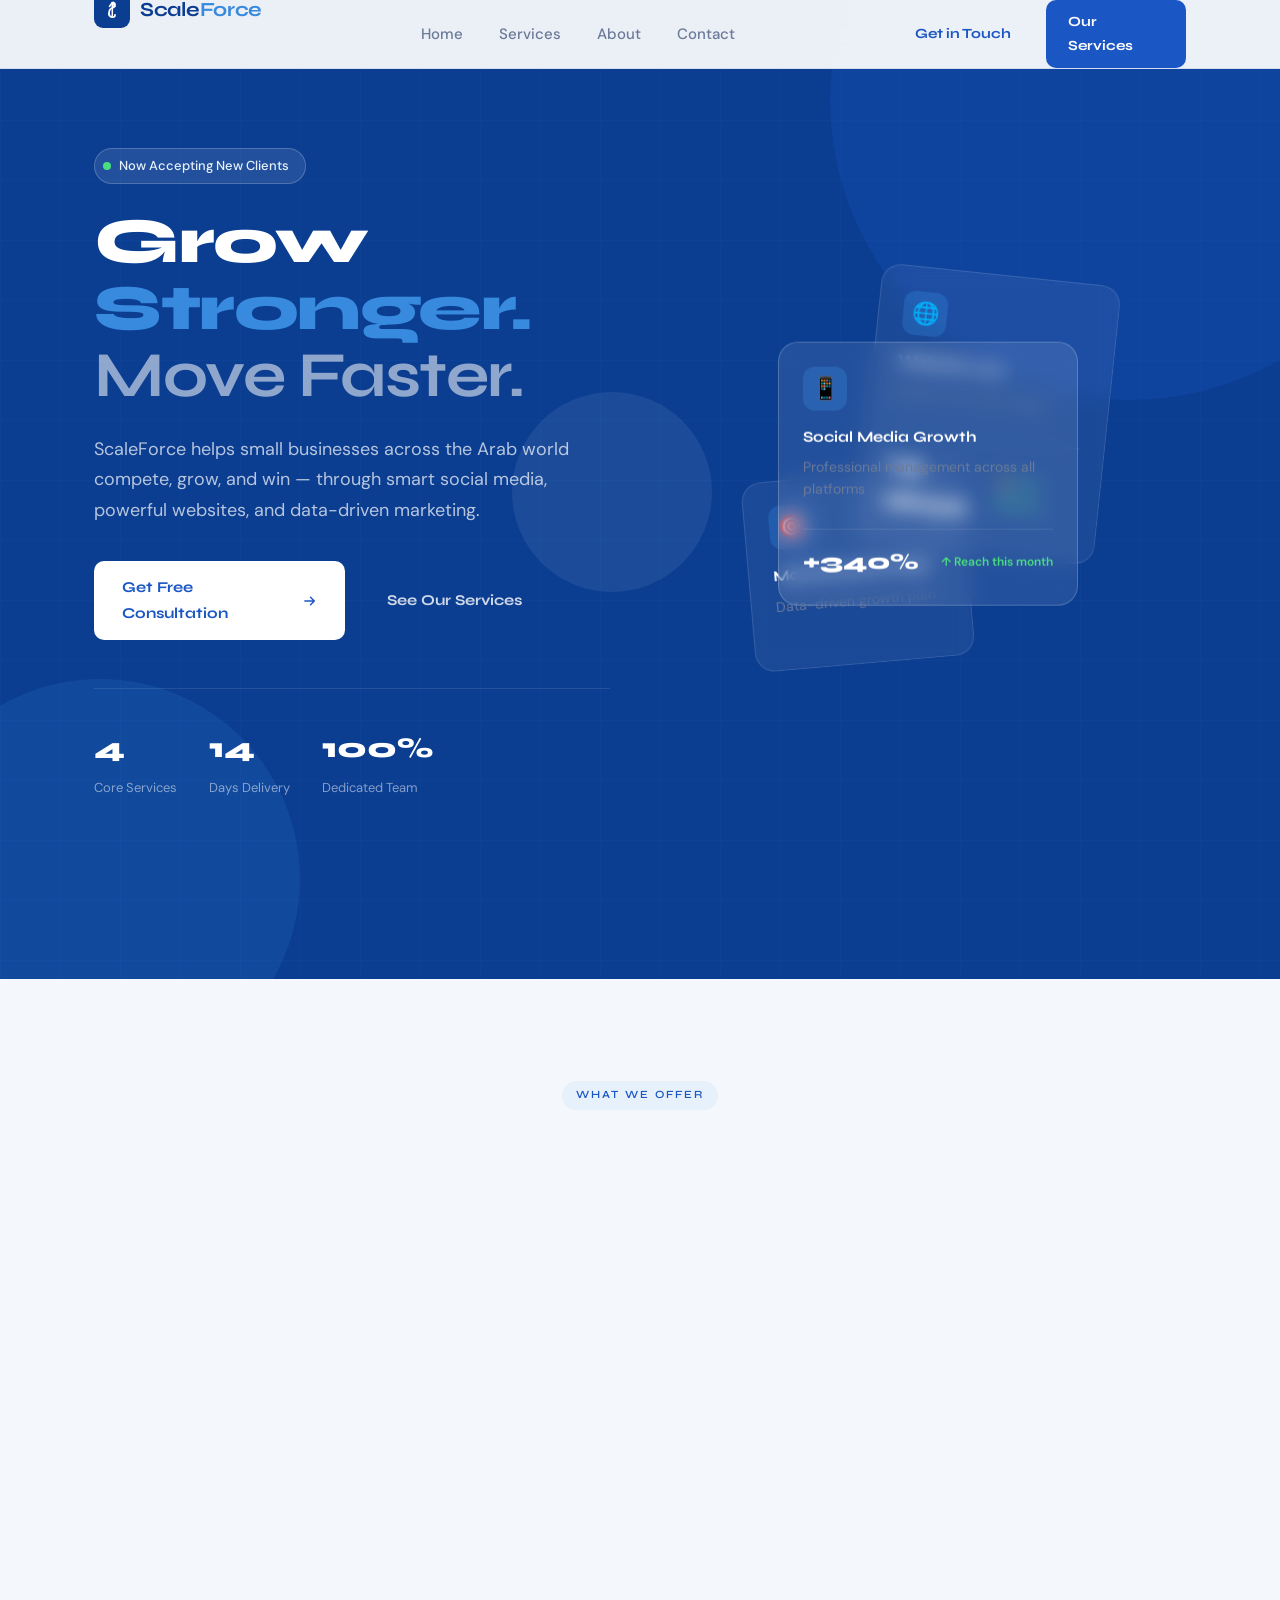
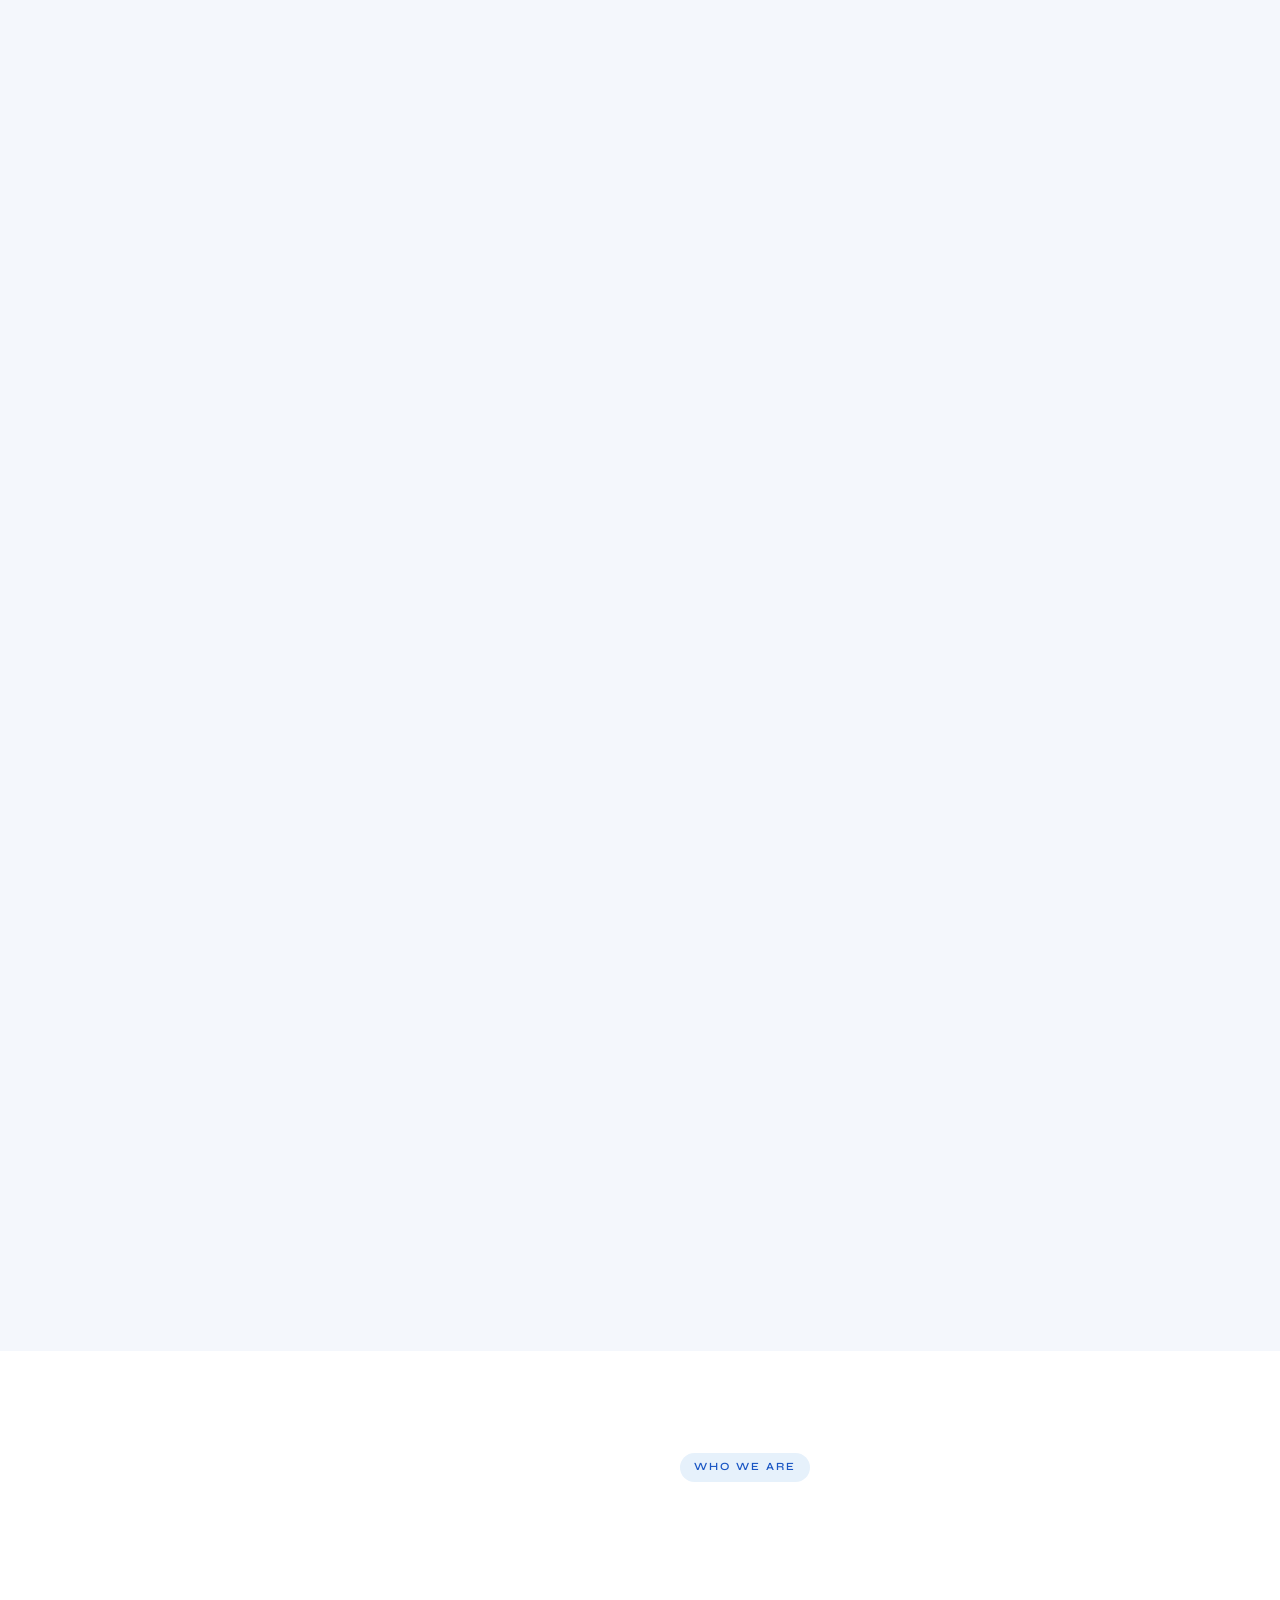
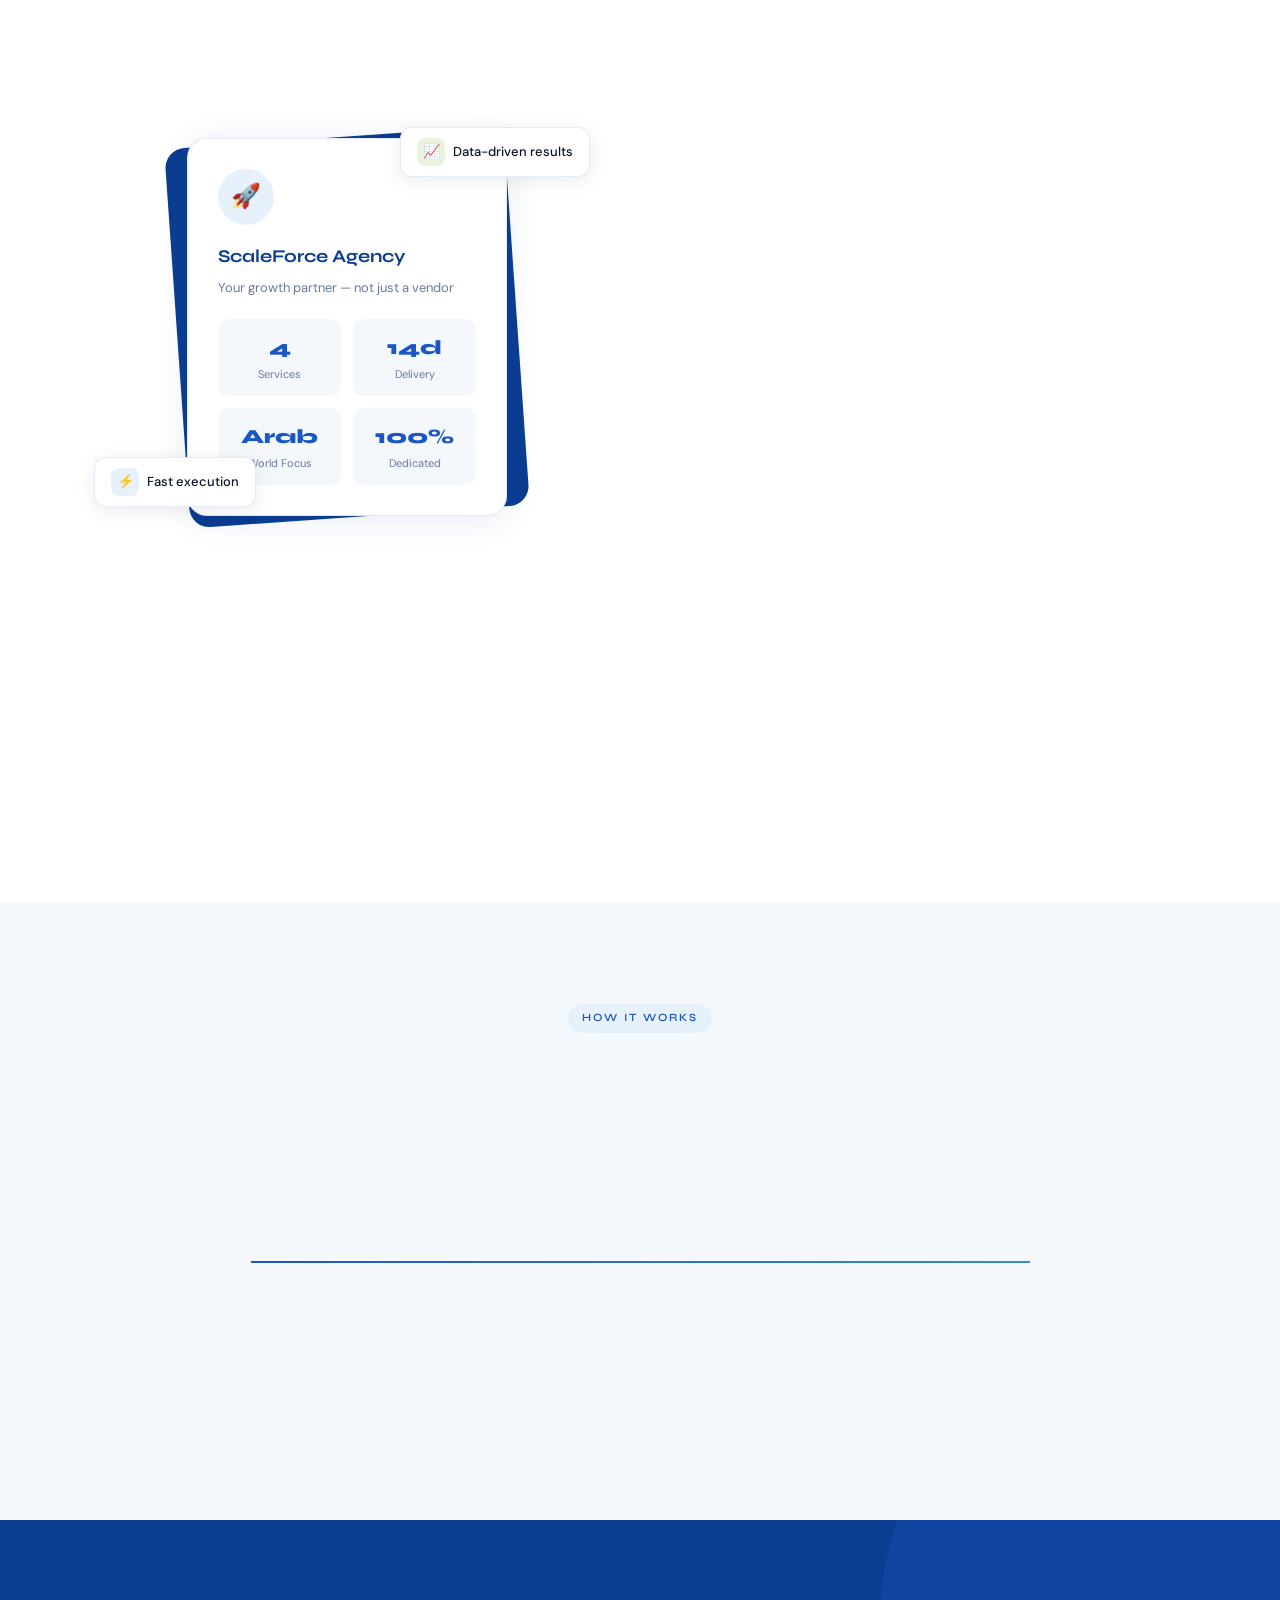
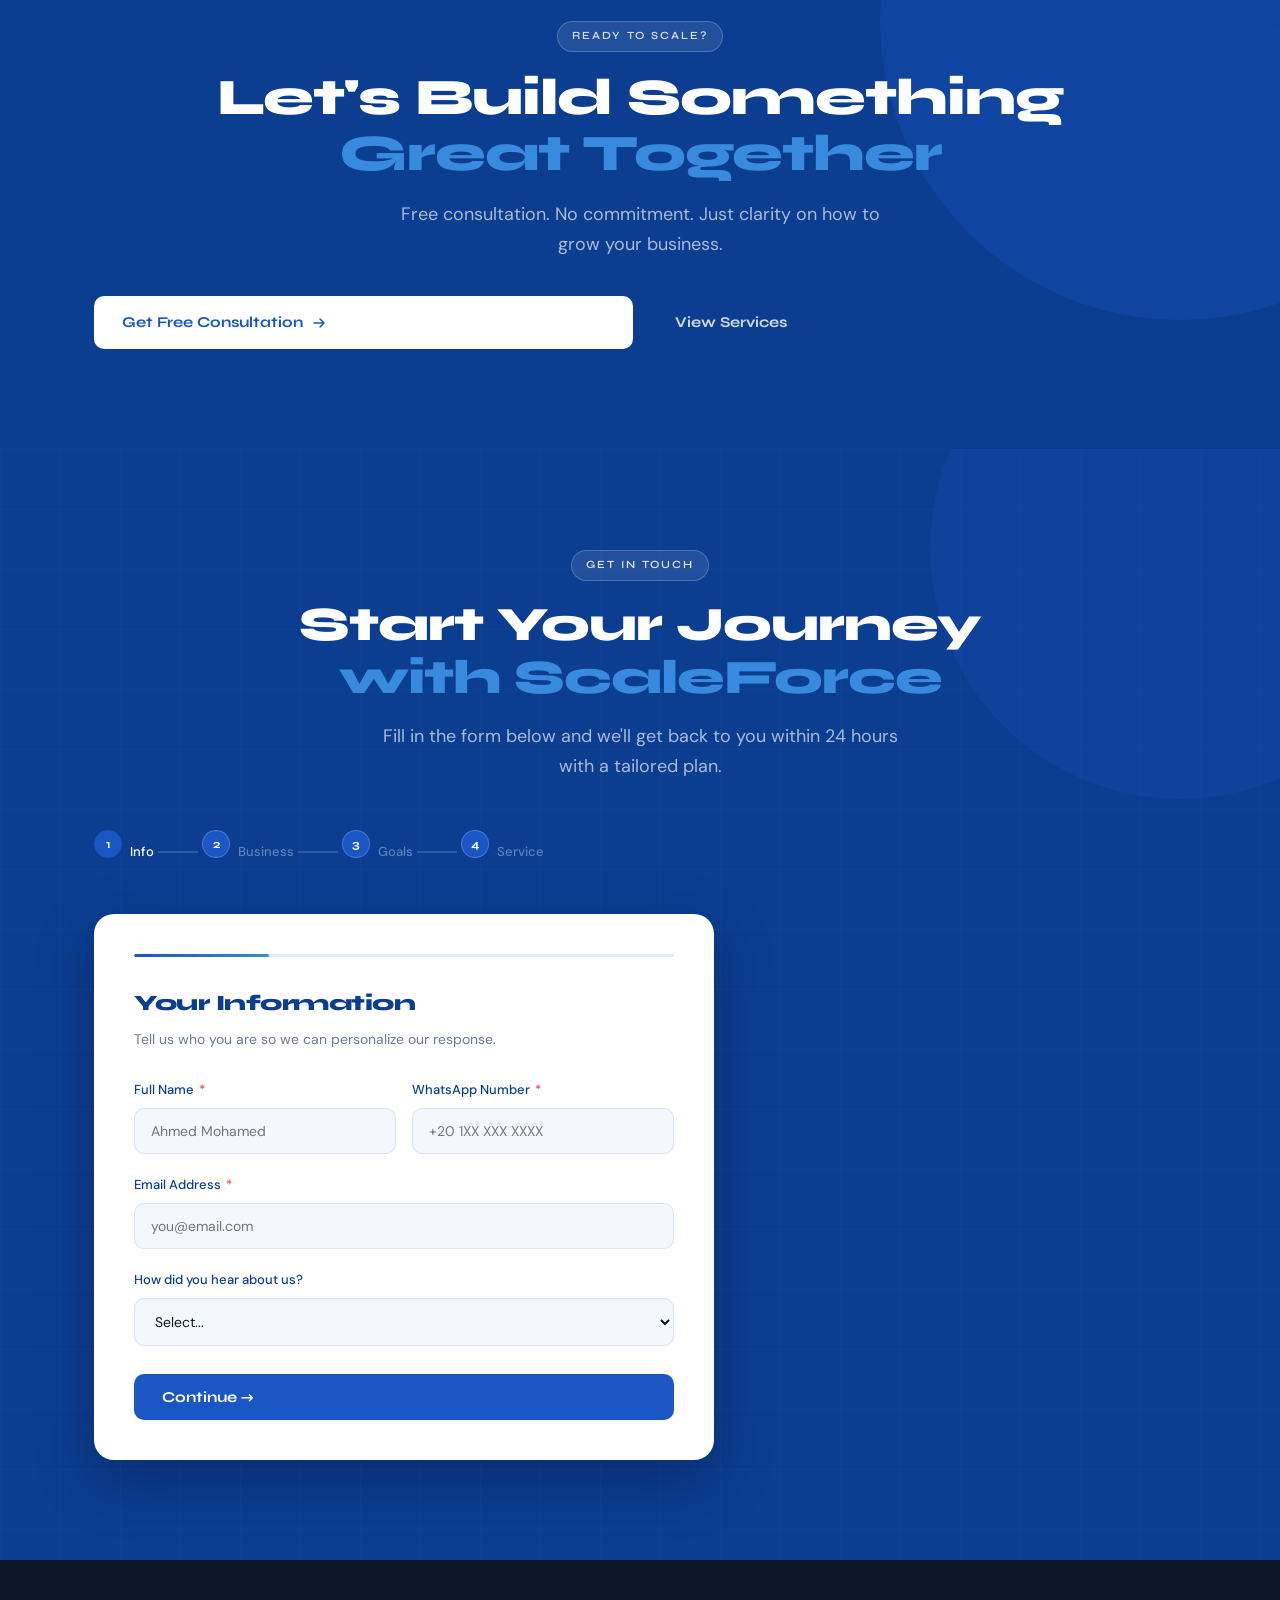
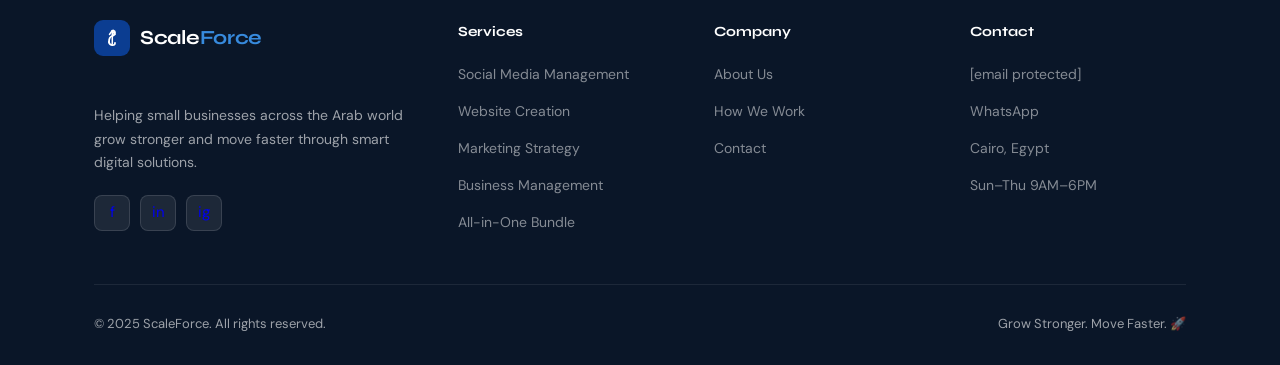
==== index.html @ f380a825 "Update index.html" ====
<!DOCTYPE html>
<html lang="en">
<head>
<meta charset="UTF-8">
<meta name="viewport" content="width=device-width, initial-scale=1.0">
<title>ScaleForce — Grow Stronger. Move Faster.</title>
<meta name="description" content="ScaleForce helps small businesses grow through social media management, website creation, marketing strategy, and business consulting.">
<link rel="preconnect" href="https://fonts.googleapis.com">
<link rel="preconnect" href="https://fonts.gstatic.com" crossorigin>
<link href="https://fonts.googleapis.com/css2?family=Syne:wght@400;600;700;800&family=DM+Sans:ital,opsz,wght@0,9..40,300;0,9..40,400;0,9..40,500;1,9..40,300&display=swap" rel="stylesheet">
<style>
/* ── Reset & Variables ─────────────────────── */
*, *::before, *::after { box-sizing: border-box; margin: 0; padding: 0; }

:root {
  --navy:   #0B3D91;
  --blue:   #1A56C4;
  --mid:    #378ADD;
  --light:  #E6F1FB;
  --white:  #FFFFFF;
  --off:    #F4F7FC;
  --dark:   #0A1628;
  --gray:   #6B7A99;
  --border: rgba(26,86,196,0.12);
  --shadow: 0 4px 32px rgba(11,61,145,0.10);
  --r:      14px;
  --font-head: 'Syne', sans-serif;
  --font-body: 'DM Sans', sans-serif;
}

html { scroll-behavior: smooth; }

body {
  font-family: var(--font-body);
  color: var(--dark);
  background: var(--white);
  overflow-x: hidden;
  line-height: 1.7;
}

/* ── Scrollbar ──────────────────────────────── */
::-webkit-scrollbar { width: 6px; }
::-webkit-scrollbar-track { background: var(--off); }
::-webkit-scrollbar-thumb { background: var(--mid); border-radius: 3px; }

/* ── Utility ────────────────────────────────── */
.container { max-width: 1140px; margin: 0 auto; padding: 0 24px; }
.tag {
  display: inline-block;
  font-family: var(--font-head);
  font-size: 11px;
  font-weight: 600;
  letter-spacing: 2px;
  text-transform: uppercase;
  color: var(--blue);
  background: var(--light);
  padding: 5px 14px;
  border-radius: 30px;
  margin-bottom: 18px;
}
.btn {
  display: inline-flex;
  align-items: center;
  gap: 8px;
  font-family: var(--font-head);
  font-weight: 600;
  font-size: 15px;
  padding: 14px 28px;
  border-radius: 50px;
  cursor: pointer;
  transition: all 0.25s ease;
  border: none;
  text-decoration: none;
}
.btn-primary {
  background: var(--blue);
  color: var(--white);
}
.btn-primary:hover {
  background: var(--navy);
  transform: translateY(-2px);
  box-shadow: 0 8px 24px rgba(26,86,196,0.3);
}
.btn-outline {
  background: transparent;
  color: var(--blue);
  border: 1.5px solid var(--blue);
}
.btn-outline:hover {
  background: var(--light);
  transform: translateY(-2px);
}
.btn-white {
  background: var(--white);
  color: var(--blue);
}
.btn-white:hover {
  background: var(--light);
  transform: translateY(-2px);
}

/* ── Nav ────────────────────────────────────── */
nav {
  position: fixed;
  top: 0; left: 0; right: 0;
  z-index: 100;
  background: rgba(255,255,255,0.92);
  backdrop-filter: blur(16px);
  border-bottom: 1px solid var(--border);
  transition: all 0.3s ease;
}
.nav-inner {
  display: flex;
  align-items: center;
  justify-content: space-between;
  height: 68px;
}
.logo {
  display: flex;
  align-items: center;
  gap: 10px;
  text-decoration: none;
}
.logo-symbol {
  width: 36px;
  height: 36px;
  background: var(--navy);
  border-radius: 9px;
  display: flex;
  align-items: center;
  justify-content: center;
  flex-shrink: 0;
}
.logo-symbol svg {
  width: 20px;
  height: 20px;
}
.logo-text {
  font-family: var(--font-head);
  font-weight: 700;
  font-size: 20px;
  color: var(--navy);
  letter-spacing: -0.3px;
}
.logo-text span { color: var(--mid); }
.nav-links {
  display: flex;
  align-items: center;
  gap: 36px;
  list-style: none;
}
.nav-links a {
  font-family: var(--font-body);
  font-size: 15px;
  font-weight: 500;
  color: var(--gray);
  text-decoration: none;
  transition: color 0.2s;
}
.nav-links a:hover { color: var(--blue); }
.nav-cta { display: flex; align-items: center; gap: 12px; }
.hamburger {
  display: none;
  flex-direction: column;
  gap: 5px;
  cursor: pointer;
  padding: 4px;
}
.hamburger span {
  display: block;
  width: 24px;
  height: 2px;
  background: var(--navy);
  border-radius: 2px;
  transition: all 0.3s;
}
.mobile-menu {
  display: none;
  flex-direction: column;
  gap: 0;
  border-top: 1px solid var(--border);
  padding: 12px 0 20px;
}
.mobile-menu a {
  padding: 12px 24px;
  font-size: 15px;
  font-weight: 500;
  color: var(--dark);
  text-decoration: none;
}
.mobile-menu a:hover { color: var(--blue); background: var(--off); }
.mobile-menu .btn { margin: 8px 24px 0; }

/* ── Hero ───────────────────────────────────── */
#home {
  min-height: 100vh;
  display: flex;
  align-items: center;
  padding-top: 68px;
  background: var(--navy);
  position: relative;
  overflow: hidden;
}
.hero-bg {
  position: absolute;
  inset: 0;
  overflow: hidden;
  pointer-events: none;
}
.hero-bg .circle {
  position: absolute;
  border-radius: 50%;
}
.hero-bg .c1 {
  width: 600px; height: 600px;
  background: rgba(26,86,196,0.25);
  top: -200px; right: -150px;
  animation: float1 8s ease-in-out infinite;
}
.hero-bg .c2 {
  width: 400px; height: 400px;
  background: rgba(55,138,221,0.15);
  bottom: -100px; left: -100px;
  animation: float2 10s ease-in-out infinite;
}
.hero-bg .c3 {
  width: 200px; height: 200px;
  background: rgba(230,241,251,0.08);
  top: 40%; left: 40%;
  animation: float1 6s ease-in-out infinite reverse;
}
.hero-grid {
  position: absolute;
  inset: 0;
  background-image:
    linear-gradient(rgba(55,138,221,0.06) 1px, transparent 1px),
    linear-gradient(90deg, rgba(55,138,221,0.06) 1px, transparent 1px);
  background-size: 60px 60px;
}
@keyframes float1 {
  0%, 100% { transform: translateY(0) scale(1); }
  50% { transform: translateY(-30px) scale(1.05); }
}
@keyframes float2 {
  0%, 100% { transform: translateY(0) scale(1); }
  50% { transform: translateY(20px) scale(0.96); }
}
.hero-inner {
  display: grid;
  grid-template-columns: 1fr 1fr;
  gap: 60px;
  align-items: center;
  padding: 80px 0;
  position: relative;
  z-index: 2;
}
.hero-tag {
  display: inline-flex;
  align-items: center;
  gap: 8px;
  background: rgba(255,255,255,0.1);
  border: 1px solid rgba(255,255,255,0.2);
  color: var(--light);
  font-size: 13px;
  font-weight: 500;
  padding: 6px 16px 6px 8px;
  border-radius: 30px;
  margin-bottom: 24px;
}
.hero-tag-dot {
  width: 8px; height: 8px;
  background: #4ADE80;
  border-radius: 50%;
  animation: pulse 2s ease-in-out infinite;
}
@keyframes pulse {
  0%, 100% { opacity: 1; transform: scale(1); }
  50% { opacity: 0.6; transform: scale(0.8); }
}
.hero-title {
  font-family: var(--font-head);
  font-size: clamp(42px, 5vw, 64px);
  font-weight: 800;
  line-height: 1.05;
  color: var(--white);
  letter-spacing: -1.5px;
  margin-bottom: 24px;
}
.hero-title .accent { color: var(--mid); }
.hero-title .line2 {
  display: block;
  color: rgba(255,255,255,0.55);
  font-weight: 700;
}
.hero-desc {
  font-size: 18px;
  color: rgba(255,255,255,0.7);
  line-height: 1.7;
  margin-bottom: 36px;
  max-width: 480px;
}
.hero-btns {
  display: flex;
  align-items: center;
  gap: 14px;
  flex-wrap: wrap;
}
.hero-stats {
  display: flex;
  gap: 32px;
  margin-top: 48px;
  padding-top: 36px;
  border-top: 1px solid rgba(255,255,255,0.1);
}
.stat-item { display: flex; flex-direction: column; gap: 4px; }
.stat-num {
  font-family: var(--font-head);
  font-size: 28px;
  font-weight: 800;
  color: var(--white);
}
.stat-label {
  font-size: 13px;
  color: rgba(255,255,255,0.5);
}
.hero-visual {
  display: flex;
  justify-content: center;
  align-items: center;
}
.hero-card-stack { position: relative; width: 360px; height: 440px; }
.hero-card {
  position: absolute;
  background: rgba(255,255,255,0.06);
  border: 1px solid rgba(255,255,255,0.12);
  border-radius: 20px;
  padding: 24px;
  backdrop-filter: blur(10px);
}
.hero-card.main {
  width: 300px;
  top: 50%; left: 50%;
  transform: translate(-50%, -50%);
  background: rgba(255,255,255,0.1);
  border-color: rgba(255,255,255,0.2);
  z-index: 3;
  animation: cardFloat 4s ease-in-out infinite;
}
.hero-card.c2 {
  width: 240px;
  top: 20px; right: 0;
  transform: rotate(6deg);
  z-index: 2;
  animation: cardFloat2 5s ease-in-out infinite;
}
.hero-card.c3 {
  width: 220px;
  bottom: 30px; left: 0;
  transform: rotate(-5deg);
  z-index: 1;
  animation: cardFloat 6s ease-in-out infinite reverse;
}
@keyframes cardFloat {
  0%, 100% { transform: translate(-50%, -50%) translateY(0); }
  50% { transform: translate(-50%, -50%) translateY(-12px); }
}
@keyframes cardFloat2 {
  0%, 100% { transform: rotate(6deg) translateY(0); }
  50% { transform: rotate(6deg) translateY(-8px); }
}
.card-icon {
  width: 44px; height: 44px;
  background: rgba(55,138,221,0.3);
  border-radius: 12px;
  display: flex;
  align-items: center;
  justify-content: center;
  margin-bottom: 14px;
  font-size: 22px;
}
.card-title-text {
  font-family: var(--font-head);
  font-size: 15px;
  font-weight: 700;
  color: var(--white);
  margin-bottom: 6px;
}
.card-sub {
  font-size: 12px;
  color: rgba(255,255,255,0.55);
  line-height: 1.5;
}
.card-metric {
  margin-top: 14px;
  padding-top: 14px;
  border-top: 1px solid rgba(255,255,255,0.1);
  display: flex;
  align-items: center;
  justify-content: space-between;
}
.metric-val {
  font-family: var(--font-head);
  font-size: 22px;
  font-weight: 800;
  color: var(--white);
}
.metric-up {
  font-size: 12px;
  color: #4ADE80;
  font-weight: 600;
}

/* ── Section Base ───────────────────────────── */
section { padding: 100px 0; }
.section-header {
  text-align: center;
  margin-bottom: 64px;
}
.section-title {
  font-family: var(--font-head);
  font-size: clamp(32px, 4vw, 48px);
  font-weight: 800;
  letter-spacing: -1px;
  line-height: 1.1;
  color: var(--navy);
  margin-bottom: 16px;
}
.section-desc {
  font-size: 18px;
  color: var(--gray);
  max-width: 540px;
  margin: 0 auto;
  line-height: 1.7;
}

/* ── Services ───────────────────────────────── */
#services { background: var(--off); }
.services-grid {
  display: grid;
  grid-template-columns: repeat(2, 1fr);
  gap: 24px;
}
.service-card {
  background: var(--white);
  border: 1px solid var(--border);
  border-radius: var(--r);
  padding: 36px;
  transition: all 0.3s ease;
  position: relative;
  overflow: hidden;
}
.service-card::before {
  content: '';
  position: absolute;
  top: 0; left: 0; right: 0;
  height: 3px;
  background: linear-gradient(90deg, var(--blue), var(--mid));
  transform: scaleX(0);
  transform-origin: left;
  transition: transform 0.3s ease;
}
.service-card:hover {
  transform: translateY(-6px);
  box-shadow: var(--shadow);
  border-color: rgba(26,86,196,0.2);
}
.service-card:hover::before { transform: scaleX(1); }
.service-icon {
  width: 56px; height: 56px;
  background: var(--light);
  border-radius: 14px;
  display: flex;
  align-items: center;
  justify-content: center;
  font-size: 26px;
  margin-bottom: 20px;
}
.service-name {
  font-family: var(--font-head);
  font-size: 22px;
  font-weight: 700;
  color: var(--navy);
  margin-bottom: 12px;
}
.service-desc {
  font-size: 15px;
  color: var(--gray);
  line-height: 1.7;
  margin-bottom: 20px;
}
.service-features {
  list-style: none;
  display: flex;
  flex-direction: column;
  gap: 8px;
  margin-bottom: 28px;
}
.service-features li {
  display: flex;
  align-items: center;
  gap: 10px;
  font-size: 14px;
  color: var(--dark);
}
.service-features li::before {
  content: '';
  width: 18px; height: 18px;
  background: var(--light);
  border-radius: 50%;
  display: flex;
  align-items: center;
  justify-content: center;
  flex-shrink: 0;
  background-image: url("data:image/svg+xml,%3Csvg xmlns='http://www.w3.org/2000/svg' width='10' height='10' viewBox='0 0 10 10'%3E%3Cpath d='M2 5l2.5 2.5L8 3' stroke='%231A56C4' stroke-width='1.5' fill='none' stroke-linecap='round' stroke-linejoin='round'/%3E%3C/svg%3E");
  background-repeat: no-repeat;
  background-position: center;
}
.service-price {
  font-family: var(--font-head);
  font-size: 24px;
  font-weight: 800;
  color: var(--blue);
}
.service-price span {
  font-size: 16px;
  font-weight: 400;
  color: var(--gray);
}
.service-price { font-size: 18px; }
.bundle-card {
  grid-column: 1 / -1;
  background: var(--navy);
  color: var(--white);
  display: grid;
  grid-template-columns: 1fr auto;
  gap: 40px;
  align-items: center;
}
.bundle-card::before {
  background: linear-gradient(90deg, var(--mid), var(--light));
}
.bundle-card .service-name { color: var(--white); }
.bundle-card .service-desc { color: rgba(255,255,255,0.65); }
.bundle-card .service-features li { color: rgba(255,255,255,0.85); }
.bundle-card .service-features li::before {
  background-color: rgba(55,138,221,0.3);
  background-image: url("data:image/svg+xml,%3Csvg xmlns='http://www.w3.org/2000/svg' width='10' height='10' viewBox='0 0 10 10'%3E%3Cpath d='M2 5l2.5 2.5L8 3' stroke='%23FFFFFF' stroke-width='1.5' fill='none' stroke-linecap='round' stroke-linejoin='round'/%3E%3C/svg%3E");
}
.bundle-pricing { text-align: center; }

.bundle-save {
  display: inline-block;
  background: #4ADE80;
  color: #14532D;
  font-size: 13px;
  font-weight: 700;
  padding: 4px 12px;
  border-radius: 20px;
}

/* ── Why Us ─────────────────────────────────── */
#about { background: var(--white); }
.about-grid {
  display: grid;
  grid-template-columns: 1fr 1fr;
  gap: 80px;
  align-items: center;
}
.about-visual {
  position: relative;
  height: 480px;
}
.about-bg-card {
  position: absolute;
  background: var(--navy);
  border-radius: 20px;
  width: 340px;
  height: 380px;
  top: 50%;
  left: 50%;
  transform: translate(-50%, -50%) rotate(-4deg);
}
.about-main-card {
  position: absolute;
  background: var(--white);
  border: 1px solid var(--border);
  border-radius: 20px;
  padding: 30px;
  width: 320px;
  top: 50%;
  left: 50%;
  transform: translate(-50%, -50%);
  box-shadow: var(--shadow);
  z-index: 2;
}
.about-avatar {
  width: 56px; height: 56px;
  background: var(--light);
  border-radius: 50%;
  display: flex;
  align-items: center;
  justify-content: center;
  font-size: 24px;
  margin-bottom: 16px;
}
.about-card-title {
  font-family: var(--font-head);
  font-size: 18px;
  font-weight: 700;
  color: var(--navy);
  margin-bottom: 6px;
}
.about-card-sub {
  font-size: 13px;
  color: var(--gray);
  margin-bottom: 20px;
}
.about-mini-stats {
  display: grid;
  grid-template-columns: 1fr 1fr;
  gap: 12px;
}
.mini-stat {
  background: var(--off);
  border-radius: 10px;
  padding: 12px;
  text-align: center;
}
.mini-stat-val {
  font-family: var(--font-head);
  font-size: 20px;
  font-weight: 800;
  color: var(--blue);
}
.mini-stat-label {
  font-size: 11px;
  color: var(--gray);
}
.float-badge {
  position: absolute;
  background: var(--white);
  border: 1px solid var(--border);
  border-radius: 12px;
  padding: 10px 16px;
  display: flex;
  align-items: center;
  gap: 8px;
  font-size: 13px;
  font-weight: 500;
  box-shadow: 0 4px 20px rgba(0,0,0,0.08);
  z-index: 3;
}
.float-badge.b1 { top: 40px; right: 10px; animation: cardFloat2 4s ease-in-out infinite; }
.float-badge.b2 { bottom: 60px; left: 0; animation: cardFloat 5s ease-in-out infinite; }
.badge-icon {
  width: 28px; height: 28px;
  border-radius: 8px;
  display: flex;
  align-items: center;
  justify-content: center;
  font-size: 14px;
}
.about-content { max-width: 500px; }
.about-title {
  font-family: var(--font-head);
  font-size: clamp(28px, 3.5vw, 42px);
  font-weight: 800;
  letter-spacing: -0.8px;
  color: var(--navy);
  line-height: 1.1;
  margin-bottom: 20px;
}
.about-desc {
  font-size: 17px;
  color: var(--gray);
  line-height: 1.8;
  margin-bottom: 32px;
}
.values-list {
  display: flex;
  flex-direction: column;
  gap: 16px;
  margin-bottom: 36px;
}
.value-item {
  display: flex;
  align-items: flex-start;
  gap: 14px;
  padding: 16px;
  background: var(--off);
  border-radius: 12px;
  border: 1px solid var(--border);
  transition: all 0.2s;
}
.value-item:hover {
  background: var(--light);
  border-color: rgba(26,86,196,0.2);
  transform: translateX(4px);
}
.value-icon {
  width: 40px; height: 40px;
  background: var(--light);
  border-radius: 10px;
  display: flex;
  align-items: center;
  justify-content: center;
  font-size: 18px;
  flex-shrink: 0;
}
.value-text-title {
  font-family: var(--font-head);
  font-size: 15px;
  font-weight: 700;
  color: var(--navy);
  margin-bottom: 3px;
}
.value-text-desc {
  font-size: 13px;
  color: var(--gray);
  line-height: 1.5;
}

/* ── Process ────────────────────────────────── */
.process-section { background: var(--off); }
.steps-grid {
  display: grid;
  grid-template-columns: repeat(4, 1fr);
  gap: 24px;
  position: relative;
}
.steps-grid::before {
  content: '';
  position: absolute;
  top: 40px;
  left: calc(12.5% + 20px);
  right: calc(12.5% + 20px);
  height: 2px;
  background: linear-gradient(90deg, var(--blue), var(--mid));
  z-index: 0;
}
.step-card {
  background: var(--white);
  border: 1px solid var(--border);
  border-radius: var(--r);
  padding: 28px 24px;
  text-align: center;
  position: relative;
  z-index: 1;
  transition: all 0.3s;
}
.step-card:hover {
  transform: translateY(-4px);
  box-shadow: var(--shadow);
}
.step-num {
  width: 48px; height: 48px;
  background: var(--blue);
  color: var(--white);
  border-radius: 50%;
  font-family: var(--font-head);
  font-size: 18px;
  font-weight: 800;
  display: flex;
  align-items: center;
  justify-content: center;
  margin: 0 auto 16px;
  position: relative;
  z-index: 2;
  border: 3px solid var(--off);
}
.step-title {
  font-family: var(--font-head);
  font-size: 16px;
  font-weight: 700;
  color: var(--navy);
  margin-bottom: 8px;
}
.step-desc {
  font-size: 13px;
  color: var(--gray);
  line-height: 1.6;
}

/* ── CTA ────────────────────────────────────── */
.cta-section {
  background: var(--navy);
  padding: 100px 0;
  position: relative;
  overflow: hidden;
}
.cta-section::before {
  content: '';
  position: absolute;
  width: 600px; height: 600px;
  background: rgba(26,86,196,0.3);
  border-radius: 50%;
  top: -200px; right: -200px;
}
.cta-inner {
  text-align: center;
  position: relative;
  z-index: 2;
}
.cta-title {
  font-family: var(--font-head);
  font-size: clamp(32px, 4vw, 52px);
  font-weight: 800;
  color: var(--white);
  letter-spacing: -1px;
  margin-bottom: 16px;
  line-height: 1.1;
}
.cta-title .accent { color: var(--mid); }
.cta-desc {
  font-size: 18px;
  color: rgba(255,255,255,0.65);
  margin-bottom: 36px;
  max-width: 480px;
  margin-left: auto;
  margin-right: auto;
}
.cta-btns {
  display: flex;
  align-items: center;
  justify-content: center;
  gap: 14px;
  flex-wrap: wrap;
}

/* ── Contact ────────────────────────────────── */
#contact { background: var(--off); }
.contact-grid {
  display: grid;
  grid-template-columns: 1fr 1.4fr;
  gap: 60px;
  align-items: start;
}
.contact-info { padding-right: 20px; }
.contact-title {
  font-family: var(--font-head);
  font-size: 32px;
  font-weight: 800;
  color: var(--navy);
  margin-bottom: 16px;
  letter-spacing: -0.5px;
}
.contact-desc {
  font-size: 16px;
  color: var(--gray);
  line-height: 1.7;
  margin-bottom: 32px;
}
.contact-items {
  display: flex;
  flex-direction: column;
  gap: 16px;
}
.contact-item {
  display: flex;
  align-items: center;
  gap: 14px;
  padding: 14px 18px;
  background: var(--white);
  border: 1px solid var(--border);
  border-radius: 12px;
}
.contact-item-icon {
  width: 40px; height: 40px;
  background: var(--light);
  border-radius: 10px;
  display: flex;
  align-items: center;
  justify-content: center;
  font-size: 18px;
  flex-shrink: 0;
}
.contact-item-label {
  font-size: 12px;
  color: var(--gray);
  margin-bottom: 2px;
}
.contact-item-value {
  font-size: 14px;
  font-weight: 500;
  color: var(--navy);
}
.contact-form {
  background: var(--white);
  border: 1px solid var(--border);
  border-radius: var(--r);
  padding: 40px;
  box-shadow: var(--shadow);
}
.form-title {
  font-family: var(--font-head);
  font-size: 20px;
  font-weight: 700;
  color: var(--navy);
  margin-bottom: 24px;
}
.form-row {
  display: grid;
  grid-template-columns: 1fr 1fr;
  gap: 16px;
}
.form-group {
  margin-bottom: 16px;
}
.form-group label {
  display: block;
  font-size: 13px;
  font-weight: 500;
  color: var(--navy);
  margin-bottom: 6px;
}
.form-group input,
.form-group select,
.form-group textarea {
  width: 100%;
  padding: 12px 16px;
  border: 1.5px solid var(--border);
  border-radius: 10px;
  font-family: var(--font-body);
  font-size: 14px;
  color: var(--dark);
  background: var(--off);
  transition: all 0.2s;
  outline: none;
}
.form-group input:focus,
.form-group select:focus,
.form-group textarea:focus {
  border-color: var(--blue);
  background: var(--white);
  box-shadow: 0 0 0 3px rgba(26,86,196,0.1);
}
.form-group textarea {
  resize: vertical;
  min-height: 100px;
}
.form-submit {
  width: 100%;
  padding: 16px;
  background: var(--blue);
  color: var(--white);
  border: none;
  border-radius: 10px;
  font-family: var(--font-head);
  font-size: 16px;
  font-weight: 700;
  cursor: pointer;
  transition: all 0.25s;
}
.form-submit:hover {
  background: var(--navy);
  transform: translateY(-2px);
  box-shadow: 0 8px 24px rgba(26,86,196,0.3);
}

/* ── Footer ─────────────────────────────────── */
footer {
  background: var(--dark);
  color: rgba(255,255,255,0.6);
  padding: 60px 0 30px;
}
.footer-grid {
  display: grid;
  grid-template-columns: 1.5fr 1fr 1fr 1fr;
  gap: 40px;
  margin-bottom: 48px;
}
.footer-logo { margin-bottom: 16px; }
.footer-desc {
  font-size: 14px;
  line-height: 1.7;
  margin-bottom: 20px;
}
.footer-socials {
  display: flex;
  gap: 10px;
}
.social-btn {
  width: 36px; height: 36px;
  background: rgba(255,255,255,0.08);
  border: 1px solid rgba(255,255,255,0.12);
  border-radius: 8px;
  display: flex;
  align-items: center;
  justify-content: center;
  font-size: 15px;
  cursor: pointer;
  transition: all 0.2s;
  text-decoration: none;
}
.social-btn:hover {
  background: var(--blue);
  border-color: var(--blue);
}
.footer-heading {
  font-family: var(--font-head);
  font-size: 14px;
  font-weight: 700;
  color: var(--white);
  margin-bottom: 16px;
}
.footer-links {
  list-style: none;
  display: flex;
  flex-direction: column;
  gap: 10px;
}
.footer-links a {
  font-size: 14px;
  color: rgba(255,255,255,0.5);
  text-decoration: none;
  transition: color 0.2s;
}
.footer-links a:hover { color: var(--white); }
.footer-bottom {
  display: flex;
  align-items: center;
  justify-content: space-between;
  padding-top: 28px;
  border-top: 1px solid rgba(255,255,255,0.08);
  font-size: 13px;
}
.footer-bottom a {
  color: rgba(255,255,255,0.4);
  text-decoration: none;
  transition: color 0.2s;
}
.footer-bottom a:hover { color: var(--white); }

/* ── Animations ─────────────────────────────── */
.fade-up {
  opacity: 0;
  transform: translateY(30px);
  transition: all 0.6s ease;
}
.fade-up.visible {
  opacity: 1;
  transform: translateY(0);
}
.fade-up.delay-1 { transition-delay: 0.1s; }
.fade-up.delay-2 { transition-delay: 0.2s; }
.fade-up.delay-3 { transition-delay: 0.3s; }
.fade-up.delay-4 { transition-delay: 0.4s; }

/* ── Responsive ─────────────────────────────── */
@media (max-width: 1024px) {
  .hero-inner { grid-template-columns: 1fr; gap: 40px; }
  .hero-visual { display: none; }
  .services-grid { grid-template-columns: 1fr; }
  .bundle-card { grid-template-columns: 1fr; gap: 24px; }
  .about-grid { grid-template-columns: 1fr; }
  .about-visual { display: none; }
  .steps-grid { grid-template-columns: repeat(2, 1fr); }
  .steps-grid::before { display: none; }
  .footer-grid { grid-template-columns: 1fr 1fr; }
}
@media (max-width: 768px) {
  section { padding: 70px 0; }
  .nav-links, .nav-cta { display: none; }
  .hamburger { display: flex; }
  .mobile-menu.open { display: flex; }
  .hero-stats { flex-wrap: wrap; gap: 20px; }
  .contact-grid { grid-template-columns: 1fr; }
  .form-row { grid-template-columns: 1fr; }
  .footer-grid { grid-template-columns: 1fr; }
  .footer-bottom { flex-direction: column; gap: 12px; text-align: center; }
  .steps-grid { grid-template-columns: 1fr; }
}
@media (max-width: 480px) {
  .hero-title { font-size: 36px; }
  .hero-btns { flex-direction: column; align-items: flex-start; }
  .cta-btns { flex-direction: column; align-items: center; }
}

/* ── Intake Form ─────────────────────────────── */


/* Background */
.bg{position:fixed;inset:0;pointer-events:none;z-index:0}
.bg-grid{position:absolute;inset:0;background-image:linear-gradient(rgba(55,138,221,0.06) 1px,transparent 1px),linear-gradient(90deg,rgba(55,138,221,0.06) 1px,transparent 1px);background-size:60px 60px}
.bg-c1{position:absolute;width:600px;height:600px;border-radius:50%;background:rgba(26,86,196,0.2);top:-200px;right:-150px;animation:float 8s ease-in-out infinite}
.bg-c2{position:absolute;width:400px;height:400px;border-radius:50%;background:rgba(55,138,221,0.12);bottom:-100px;left:-100px;animation:float 10s ease-in-out infinite reverse}
@keyframes float{0%,100%{transform:translateY(0)}50%{transform:translateY(-30px)}}

/* Layout */
.page{position:relative;z-index:1;min-height:100vh;display:flex;flex-direction:column;align-items:center;padding:40px 20px 60px}

/* Logo */
.logo{display:flex;align-items:center;gap:10px;text-decoration:none;margin-bottom:48px}
.logo-sym{width:38px;height:38px;background:rgba(255,255,255,0.15);border:1px solid rgba(255,255,255,0.25);border-radius:10px;display:flex;align-items:center;justify-content:center}
.logo-sym svg{width:22px;height:22px}
.logo-name{font-family:var(--font-head);font-size:22px;font-weight:700;color:var(--white);letter-spacing:-0.3px}
.logo-name span{color:var(--mid)}

/* Hero text */
.hero{text-align:center;margin-bottom:48px;max-width:560px}
.hero-badge{display:inline-flex;align-items:center;gap:8px;background:rgba(255,255,255,0.08);border:1px solid rgba(255,255,255,0.15);color:rgba(255,255,255,0.8);font-size:12px;font-weight:500;padding:5px 14px 5px 8px;border-radius:30px;margin-bottom:20px}
.badge-dot{width:7px;height:7px;background:#4ADE80;border-radius:50%;animation:pulse 2s ease-in-out infinite}
@keyframes pulse{0%,100%{opacity:1;transform:scale(1)}50%{opacity:0.5;transform:scale(0.8)}}
.hero h1{font-family:var(--font-head);font-size:clamp(32px,5vw,52px);font-weight:800;color:var(--white);letter-spacing:-1.5px;line-height:1.05;margin-bottom:16px}
.hero h1 span{color:var(--mid)}
.hero p{font-size:17px;color:rgba(255,255,255,0.65);line-height:1.7}

/* Steps indicator */
.steps-bar{display:flex;align-items:center;gap:0;margin-bottom:40px}
.step-item{display:flex;align-items:center;gap:8px;font-size:13px;font-weight:500;color:rgba(255,255,255,0.35)}
.step-item.active{color:var(--white)}
.step-item.done{color:rgba(255,255,255,0.6)}
.step-num{width:28px;height:28px;border-radius:50%;border:1.5px solid rgba(255,255,255,0.2);display:flex;align-items:center;justify-content:center;font-size:12px;font-weight:700}
.step-item.active .step-num{background:var(--blue);border-color:var(--blue);color:var(--white)}
.step-item.done .step-num{background:rgba(74,222,128,0.2);border-color:#4ADE80;color:#4ADE80}
.step-line{width:40px;height:1.5px;background:rgba(255,255,255,0.15);margin:0 4px}
.step-line.done{background:rgba(74,222,128,0.4)}

/* Card */
.form-card{background:var(--white);border-radius:20px;padding:40px;width:100%;max-width:620px;box-shadow:0 20px 60px rgba(0,0,0,0.25)}
.card-title{font-family:var(--font-head);font-size:22px;font-weight:800;color:var(--navy);margin-bottom:6px;letter-spacing:-0.5px}
.card-sub{font-size:14px;color:var(--gray);margin-bottom:28px;line-height:1.6}

/* Form elements */
.form-step{display:none}
.form-step.active{display:block;animation:fadeIn 0.3s ease}
@keyframes fadeIn{from{opacity:0;transform:translateY(10px)}to{opacity:1;transform:translateY(0)}}
.field{margin-bottom:20px}
.field label{display:block;font-size:13px;font-weight:500;color:var(--navy);margin-bottom:7px}
.field label span{color:#E24B4A;margin-left:2px}
.field input,.field textarea,.field select{
  width:100%;padding:13px 16px;border:1.5px solid var(--border);
  border-radius:10px;font-family:var(--font-body);font-size:14px;
  color:var(--dark);background:var(--off);transition:all 0.2s;outline:none
}
.field input:focus,.field textarea:focus,.field select:focus{
  border-color:var(--blue);background:var(--white);
  box-shadow:0 0 0 3px rgba(26,86,196,0.1)
}
.field textarea{resize:vertical;min-height:100px}
.field-row{display:grid;grid-template-columns:1fr 1fr;gap:16px}

/* Checkbox group */
.check-group{display:grid;grid-template-columns:1fr 1fr;gap:10px}
.check-item{display:flex;align-items:center;gap:10px;padding:12px 14px;background:var(--off);border:1.5px solid var(--border);border-radius:10px;cursor:pointer;transition:all 0.2s;font-size:14px;color:var(--dark)}
.check-item:hover{border-color:var(--blue);background:var(--light)}
.check-item input[type=checkbox]{width:16px;height:16px;accent-color:var(--blue);flex-shrink:0}
.check-item.selected{border-color:var(--blue);background:var(--light)}

/* Radio group */
.radio-group{display:flex;flex-direction:column;gap:10px}
.radio-item{display:flex;align-items:center;gap:12px;padding:14px 16px;background:var(--off);border:1.5px solid var(--border);border-radius:10px;cursor:pointer;transition:all 0.2s;font-size:14px;color:var(--dark)}
.radio-item:hover{border-color:var(--blue);background:var(--light)}
.radio-item input[type=radio]{width:16px;height:16px;accent-color:var(--blue);flex-shrink:0}
.radio-item.selected{border-color:var(--blue);background:var(--light)}
.radio-label{flex:1}
.radio-label strong{display:block;font-weight:500;color:var(--navy)}
.radio-label small{font-size:12px;color:var(--gray)}

/* Buttons */
.btn-row{display:flex;gap:12px;margin-top:28px}
.btn{padding:14px 28px;border-radius:10px;font-family:var(--font-head);font-size:15px;font-weight:700;cursor:pointer;transition:all 0.25s;border:none;flex:1}
.btn-next{background:var(--blue);color:var(--white)}
.btn-next:hover{background:var(--navy);transform:translateY(-2px);box-shadow:0 8px 24px rgba(26,86,196,0.3)}
.btn-next:disabled{background:var(--gray);transform:none;box-shadow:none;cursor:not-allowed}
.btn-back{background:var(--off);color:var(--gray);border:1.5px solid var(--border);flex:0.4}
.btn-back:hover{background:var(--light);color:var(--blue);border-color:var(--blue)}
.btn-submit{background:linear-gradient(135deg,var(--navy),var(--blue));color:var(--white);width:100%}
.btn-submit:hover{transform:translateY(-2px);box-shadow:0 8px 24px rgba(26,86,196,0.4)}

/* Progress bar */
.progress{height:3px;background:var(--border);border-radius:2px;margin-bottom:28px;overflow:hidden}
.progress-fill{height:100%;background:linear-gradient(90deg,var(--blue),var(--mid));border-radius:2px;transition:width 0.4s ease}

/* Success screen */
.success{display:none;text-align:center;padding:20px 0}
.success-icon{width:72px;height:72px;background:linear-gradient(135deg,#4ADE80,#16A34A);border-radius:50%;display:flex;align-items:center;justify-content:center;margin:0 auto 24px;font-size:32px}
.success h2{font-family:var(--font-head);font-size:26px;font-weight:800;color:var(--navy);margin-bottom:10px}
.success p{font-size:15px;color:var(--gray);line-height:1.7;margin-bottom:24px}
.success-details{background:var(--off);border-radius:12px;padding:16px 20px;text-align:left;font-size:13px;color:var(--gray);line-height:1.8;margin-bottom:24px}
.success-details strong{color:var(--navy)}

/* Char counter */
.char-count{font-size:11px;color:var(--gray);text-align:right;margin-top:4px}

/* Error */
.field-error{font-size:12px;color:#E24B4A;margin-top:4px;display:none}
.field.error input,.field.error textarea,.field.error select{border-color:#E24B4A;background:#FEF2F2}
.field.error .field-error{display:block}

/* Loading */
.loading{display:none;text-align:center;padding:20px}
.spinner{width:40px;height:40px;border:3px solid var(--border);border-top-color:var(--blue);border-radius:50%;animation:spin 0.8s linear infinite;margin:0 auto 16px}
@keyframes spin{to{transform:rotate(360deg)}}

@media(max-width:600px){
  .form-card{padding:24px}
  .field-row,.check-group{grid-template-columns:1fr}
  .steps-bar{gap:0}
  .step-line{width:24px}
}


</style>
</head>
<body>

<!-- ── NAV ──────────────────────────────────── -->
<nav id="navbar">
  <div class="container">
    <div class="nav-inner">
      <a href="#home" class="logo">
        <div class="logo-symbol">
          <svg viewBox="0 0 20 20" fill="none" xmlns="http://www.w3.org/2000/svg">
            <path d="M7 14 Q7 9 10 8 Q13 7 13 4.5 Q13 3 11.5 2.5" stroke="white" stroke-width="1.8" stroke-linecap="round"/>
            <path d="M7 14 Q7 16.5 10 17 Q13 17.5 13 15" stroke="white" stroke-width="1.8" stroke-linecap="round"/>
            <line x1="10.3" y1="15.8" x2="10.3" y2="2.5" stroke="white" stroke-width="1.5" stroke-linecap="round"/>
            <polyline points="7.5,6.5 10.3,2.5 13,6.5" fill="none" stroke="white" stroke-width="1.5" stroke-linecap="round" stroke-linejoin="round"/>
          </svg>
        </div>
        <span class="logo-text">Scale<span>Force</span></span>
      </a>
      <ul class="nav-links">
        <li><a href="#home">Home</a></li>
        <li><a href="#services">Services</a></li>
        <li><a href="#about">About</a></li>
        <li><a href="#contact">Contact</a></li>
      </ul>
      <div class="nav-cta">
        <a href="#contact" class="btn btn-outline" style="padding:10px 22px;font-size:14px;">Get in Touch</a>
        <a href="#services" class="btn btn-primary" style="padding:10px 22px;font-size:14px;">Our Services</a>
      </div>
      <div class="hamburger" onclick="toggleMenu()">
        <span></span><span></span><span></span>
      </div>
    </div>
    <div class="mobile-menu" id="mobileMenu">
      <a href="#home" onclick="closeMenu()">Home</a>
      <a href="#services" onclick="closeMenu()">Services</a>
      <a href="#about" onclick="closeMenu()">About</a>
      <a href="#contact" onclick="closeMenu()">Contact</a>
      <a href="#contact" class="btn btn-primary" onclick="closeMenu()">Get Free Consultation</a>
    </div>
  </div>
</nav>

<!-- ── HERO ──────────────────────────────────── -->
<section id="home">
  <div class="hero-bg">
    <div class="hero-grid"></div>
    <div class="circle c1"></div>
    <div class="circle c2"></div>
    <div class="circle c3"></div>
  </div>
  <div class="container">
    <div class="hero-inner">
      <div class="hero-content">
        <div class="hero-tag">
          <div class="hero-tag-dot"></div>
          Now Accepting New Clients
        </div>
        <h1 class="hero-title">
          Grow <span class="accent">Stronger.</span>
          <span class="line2">Move Faster.</span>
        </h1>
        <p class="hero-desc">
          ScaleForce helps small businesses across the Arab world compete, grow, and win — through smart social media, powerful websites, and data-driven marketing.
        </p>
        <div class="hero-btns">
          <a href="#contact" class="btn btn-white">
            Get Free Consultation
            <svg width="16" height="16" viewBox="0 0 16 16" fill="none"><path d="M3 8h10M9 4l4 4-4 4" stroke="currentColor" stroke-width="1.5" stroke-linecap="round" stroke-linejoin="round"/></svg>
          </a>
          <a href="#services" class="btn btn-outline" style="color:rgba(255,255,255,0.8);border-color:rgba(255,255,255,0.3);">
            See Our Services
          </a>
        </div>
        <div class="hero-stats">
          <div class="stat-item">
            <span class="stat-num">4</span>
            <span class="stat-label">Core Services</span>
          </div>
          <div class="stat-item">
            <span class="stat-num">14</span>
            <span class="stat-label">Days Delivery</span>
          </div>
          <div class="stat-item">
            <span class="stat-num">100%</span>
            <span class="stat-label">Dedicated Team</span>
          </div>
        </div>
      </div>
      <div class="hero-visual">
        <div class="hero-card-stack">
          <div class="hero-card main">
            <div class="card-icon">📱</div>
            <div class="card-title-text">Social Media Growth</div>
            <div class="card-sub">Professional management across all platforms</div>
            <div class="card-metric">
              <span class="metric-val">+340%</span>
              <span class="metric-up">↑ Reach this month</span>
            </div>
          </div>
          <div class="hero-card c2">
            <div class="card-icon">🌐</div>
            <div class="card-title-text">Website Live</div>
            <div class="card-sub">Mobile-first. SEO ready.</div>
            <div class="card-metric">
              <span class="metric-val">14 days</span>
              <span class="metric-up">⚡ Fast delivery</span>
            </div>
          </div>
          <div class="hero-card c3">
            <div class="card-icon">🎯</div>
            <div class="card-title-text">Marketing Strategy</div>
            <div class="card-sub">Data-driven growth plan</div>
          </div>
        </div>
      </div>
    </div>
  </div>
</section>

<!-- ── SERVICES ──────────────────────────────── -->
<section id="services">
  <div class="container">
    <div class="section-header">
      <div class="tag">What We Offer</div>
      <h2 class="section-title fade-up">Everything Your Business<br>Needs to Grow</h2>
      <p class="section-desc fade-up delay-1">Four powerful services. One dedicated team. Real, measurable results.</p>
    </div>
    <div class="services-grid">
      <div class="service-card fade-up">
        <div class="service-icon">📱</div>
        <h3 class="service-name">Social Media Management</h3>
        <p class="service-desc">We build and manage your complete social media presence — from strategy and content creation to daily management and performance analysis.</p>
        <ul class="service-features">
          <li>Monthly content strategy & calendar</li>
          <li>Professional graphic design</li>
          <li>Community management & replies</li>
          <li>Weekly performance reports</li>
          <li>Paid ads management (optional)</li>
        </ul>
        <div class="service-price">Starting from <span>7,500 EGP / month</span></div>
      </div>
      <div class="service-card fade-up delay-1">
        <div class="service-icon">🌐</div>
        <h3 class="service-name">Website Creation</h3>
        <p class="service-desc">Fast, clean, mobile-first websites that represent your brand professionally and turn visitors into customers — delivered in 14 days.</p>
        <ul class="service-features">
          <li>Up to 5 custom pages</li>
          <li>Mobile-friendly & fast loading</li>
          <li>SEO optimized from day one</li>
          <li>Contact form & WhatsApp integration</li>
          <li>Delivered in 14 business days</li>
        </ul>
        <div class="service-price">Starting from <span>12,000 EGP one-time</span></div>
      </div>
      <div class="service-card fade-up delay-2">
        <div class="service-icon">🎯</div>
        <h3 class="service-name">Marketing Strategy</h3>
        <p class="service-desc">Stop guessing. We analyse your market, study your competitors, and build a complete marketing roadmap that gives you a real competitive edge.</p>
        <ul class="service-features">
          <li>Market & competitor analysis</li>
          <li>3-month content strategy plan</li>
          <li>Paid ads strategy & budget plan</li>
          <li>Brand positioning guide</li>
          <li>Delivered as professional PDF report</li>
        </ul>
        <div class="service-price">Starting from <span>4,500 EGP one-time</span></div>
      </div>
      <div class="service-card fade-up delay-3">
        <div class="service-icon">📊</div>
        <h3 class="service-name">Business Management</h3>
        <p class="service-desc">Focus on your vision — we handle the operations. We streamline your processes, track performance, and provide strategic guidance to keep you moving forward.</p>
        <ul class="service-features">
          <li>Daily operations follow-up</li>
          <li>Weekly performance reports</li>
          <li>Strategic consulting sessions</li>
          <li>Team organization & workflow setup</li>
          <li>Goal setting & KPI tracking</li>
        </ul>
        <div class="service-price">Starting from <span>6,600 EGP / month</span></div>
      </div>
      <div class="service-card bundle-card fade-up">
        <div>
          <div class="service-icon" style="background:rgba(55,138,221,0.2);">💼</div>
          <h3 class="service-name">All-in-One Growth Bundle</h3>
          <p class="service-desc">Get all four services — social media, website, strategy, and management — in one powerful bundle and save 4,000 EGP.</p>
          <ul class="service-features">
            <li>Social Media Management</li>
            <li>Website Creation</li>
            <li>Marketing Strategy</li>
            <li>Business Management</li>
          </ul>
        </div>
        <div class="bundle-pricing">
          <div style="color:rgba(255,255,255,0.75);font-size:15px;margin-bottom:16px;line-height:1.6;">Bundle pricing is exclusive —<br>contact us for your custom quote.</div>
          <div class="bundle-save" style="font-size:14px;padding:8px 20px;">Save 4,000 EGP vs. individual services</div>
          <br><br>
          <a href="#contact" class="btn btn-white">Get the Bundle →</a>
        </div>
      </div>
    </div>
  </div>
</section>

<!-- ── ABOUT ──────────────────────────────────── -->
<section id="about">
  <div class="container">
    <div class="about-grid">
      <div class="about-visual">
        <div class="about-bg-card"></div>
        <div class="about-main-card">
          <div class="about-avatar">🚀</div>
          <div class="about-card-title">ScaleForce Agency</div>
          <div class="about-card-sub">Your growth partner — not just a vendor</div>
          <div class="about-mini-stats">
            <div class="mini-stat"><div class="mini-stat-val">4</div><div class="mini-stat-label">Services</div></div>
            <div class="mini-stat"><div class="mini-stat-val">14d</div><div class="mini-stat-label">Delivery</div></div>
            <div class="mini-stat"><div class="mini-stat-val">Arab</div><div class="mini-stat-label">World Focus</div></div>
            <div class="mini-stat"><div class="mini-stat-val">100%</div><div class="mini-stat-label">Dedicated</div></div>
          </div>
        </div>
        <div class="float-badge b1">
          <div class="badge-icon" style="background:#EAF3DE;">📈</div>
          <span>Data-driven results</span>
        </div>
        <div class="float-badge b2">
          <div class="badge-icon" style="background:#E6F1FB;">⚡</div>
          <span>Fast execution</span>
        </div>
      </div>
      <div class="about-content">
        <div class="tag">Who We Are</div>
        <h2 class="about-title fade-up">Built for Small Businesses.<br>Focused on Real Growth.</h2>
        <p class="about-desc fade-up delay-1">ScaleForce was built to solve a real problem: small businesses across the Arab world have incredible potential — but they often lack the digital tools and strategy to unlock it. We change that.</p>
        <div class="values-list">
          <div class="value-item fade-up delay-1">
            <div class="value-icon">💡</div>
            <div>
              <div class="value-text-title">Data-Driven Decisions</div>
              <div class="value-text-desc">Every strategy we build is backed by numbers and real market insights — no guesswork.</div>
            </div>
          </div>
          <div class="value-item fade-up delay-2">
            <div class="value-icon">🤝</div>
            <div>
              <div class="value-text-title">Partnership Mindset</div>
              <div class="value-text-desc">We don't just deliver services — we become invested partners in your growth and success.</div>
            </div>
          </div>
          <div class="value-item fade-up delay-3">
            <div class="value-icon">⚡</div>
            <div>
              <div class="value-text-title">Speed Without Compromise</div>
              <div class="value-text-desc">We deliver fast — websites in 14 days — without ever cutting corners on quality.</div>
            </div>
          </div>
          <div class="value-item fade-up delay-4">
            <div class="value-icon">🌍</div>
            <div>
              <div class="value-text-title">Arab World Specialists</div>
              <div class="value-text-desc">We understand your market, your audience, and the nuances of growing a business in the Arab world.</div>
            </div>
          </div>
        </div>
        <a href="#contact" class="btn btn-primary fade-up">Start Your Journey →</a>
      </div>
    </div>
  </div>
</section>

<!-- ── PROCESS ────────────────────────────────── -->
<section class="process-section">
  <div class="container">
    <div class="section-header">
      <div class="tag">How It Works</div>
      <h2 class="section-title fade-up">From First Call to<br>Real Results</h2>
    </div>
    <div class="steps-grid">
      <div class="step-card fade-up">
        <div class="step-num">1</div>
        <div class="step-title">Free Consultation</div>
        <div class="step-desc">We start with a free call to understand your business, goals, and challenges.</div>
      </div>
      <div class="step-card fade-up delay-1">
        <div class="step-num">2</div>
        <div class="step-title">Custom Proposal</div>
        <div class="step-desc">We send a tailored proposal with services, timeline, and transparent pricing.</div>
      </div>
      <div class="step-card fade-up delay-2">
        <div class="step-num">3</div>
        <div class="step-title">We Get to Work</div>
        <div class="step-desc">Our team executes with precision — you stay informed every step of the way.</div>
      </div>
      <div class="step-card fade-up delay-3">
        <div class="step-num">4</div>
        <div class="step-title">Grow & Scale</div>
        <div class="step-desc">We measure results, optimize continuously, and keep you growing month after month.</div>
      </div>
    </div>
  </div>
</section>

<!-- ── CTA ────────────────────────────────────── -->
<section class="cta-section">
  <div class="container">
    <div class="cta-inner">
      <div class="tag" style="background:rgba(255,255,255,0.1);color:rgba(255,255,255,0.8);border:1px solid rgba(255,255,255,0.2);">Ready to Scale?</div>
      <h2 class="cta-title">Let's Build Something<br><span class="accent">Great Together</span></h2>
      <p class="cta-desc">Free consultation. No commitment. Just clarity on how to grow your business.</p>
      <div class="cta-btns">
        <a href="#contact" class="btn btn-white">
          Get Free Consultation
          <svg width="16" height="16" viewBox="0 0 16 16" fill="none"><path d="M3 8h10M9 4l4 4-4 4" stroke="currentColor" stroke-width="1.5" stroke-linecap="round" stroke-linejoin="round"/></svg>
        </a>
        <a href="#services" class="btn btn-outline" style="color:rgba(255,255,255,0.8);border-color:rgba(255,255,255,0.3);">View Services</a>
      </div>
    </div>
  </div>
</section>


<!-- ── CONTACT ────────────────────────────────── -->
<section id="contact" style="padding:100px 0;background:var(--navy);position:relative;overflow:hidden;">
  <div style="position:absolute;inset:0;background-image:linear-gradient(rgba(55,138,221,0.06) 1px,transparent 1px),linear-gradient(90deg,rgba(55,138,221,0.06) 1px,transparent 1px);background-size:60px 60px;pointer-events:none;"></div>
  <div style="position:absolute;width:500px;height:500px;border-radius:50%;background:rgba(26,86,196,0.2);top:-150px;right:-150px;pointer-events:none;"></div>
  <div class="container" style="position:relative;z-index:1;">
    <div style="text-align:center;margin-bottom:48px;">
      <div class="tag" style="background:rgba(255,255,255,0.1);color:rgba(255,255,255,0.85);border:1px solid rgba(255,255,255,0.2);">Get In Touch</div>
      <h2 class="section-title" style="color:var(--white);">Start Your Journey<br><span style="color:var(--mid);">with ScaleForce</span></h2>
      <p class="section-desc" style="color:rgba(255,255,255,0.65);">Fill in the form below and we'll get back to you within 24 hours with a tailored plan.</p>
    </div>
    <!-- Steps bar -->
  <div class="steps-bar" id="stepsBar">
    <div class="step-item active" id="si1"><div class="step-num">1</div><span>Info</span></div>
    <div class="step-line" id="sl1"></div>
    <div class="step-item" id="si2"><div class="step-num">2</div><span>Business</span></div>
    <div class="step-line" id="sl2"></div>
    <div class="step-item" id="si3"><div class="step-num">3</div><span>Goals</span></div>
    <div class="step-line" id="sl3"></div>
    <div class="step-item" id="si4"><div class="step-num">4</div><span>Service</span></div>
  </div>

  <!-- Form Card -->
  <div class="form-card">
    <div class="progress"><div class="progress-fill" id="progressFill" style="width:25%"></div></div>

    <!-- Step 1: Personal Info -->
    <div class="form-step active" id="step1">
      <div class="card-title">Your Information</div>
      <div class="card-sub">Tell us who you are so we can personalize our response.</div>
      <div class="field-row">
        <div class="field" id="f-name">
          <label>Full Name <span>*</span></label>
          <input type="text" id="name" placeholder="Ahmed Mohamed" oninput="clearError('f-name')">
          <div class="field-error">Please enter your name</div>
        </div>
        <div class="field" id="f-phone">
          <label>WhatsApp Number <span>*</span></label>
          <input type="tel" id="phone" placeholder="+20 1XX XXX XXXX" oninput="clearError('f-phone')">
          <div class="field-error">Please enter your number</div>
        </div>
      </div>
      <div class="field" id="f-email">
        <label>Email Address <span>*</span></label>
        <input type="email" id="email" placeholder="you@email.com" oninput="clearError('f-email')">
        <div class="field-error">Please enter a valid email</div>
      </div>
      <div class="field">
        <label>How did you hear about us?</label>
        <select id="source">
          <option value="">Select...</option>
          <option>Facebook</option>
          <option>Instagram</option>
          <option>LinkedIn</option>
          <option>WhatsApp</option>
          <option>Google</option>
          <option>Friend / Referral</option>
          <option>Other</option>
        </select>
      </div>
      <div class="btn-row"><button class="btn btn-next" onclick="nextStep(1)">Continue →</button></div>
    </div>

    <!-- Step 2: Business Info -->
    <div class="form-step" id="step2">
      <div class="card-title">Your Business</div>
      <div class="card-sub">Tell us about your business so we understand your market.</div>
      <div class="field-row">
        <div class="field" id="f-bname">
          <label>Business Name <span>*</span></label>
          <input type="text" id="bname" placeholder="Your business name" oninput="clearError('f-bname')">
          <div class="field-error">Please enter your business name</div>
        </div>
        <div class="field" id="f-btype">
          <label>Business Type <span>*</span></label>
          <select id="btype" onchange="clearError('f-btype')">
            <option value="">Select...</option>
            <option>Retail Store</option>
            <option>Restaurant / Cafe</option>
            <option>Online Store</option>
            <option>Service Business</option>
            <option>Clinic / Medical</option>
            <option>Real Estate</option>
            <option>Education / Training</option>
            <option>Freelancer</option>
            <option>Startup</option>
            <option>Other</option>
          </select>
          <div class="field-error">Please select your business type</div>
        </div>
      </div>
      <div class="field" id="f-bdesc">
        <label>What does your business do? <span>*</span></label>
        <textarea id="bdesc" placeholder="Describe your products or services in a few lines..." oninput="updateCount('bdesc','bc1');clearError('f-bdesc')"></textarea>
        <div class="char-count"><span id="bc1">0</span>/300</div>
        <div class="field-error">Please describe your business</div>
      </div>
      <div class="field">
        <label>Social Media / Website (if any)</label>
        <input type="text" id="social" placeholder="facebook.com/yourbusiness or your website URL">
      </div>
      <div class="field">
        <label>How long have you been in business?</label>
        <select id="age">
          <option value="">Select...</option>
          <option>Just starting (less than 6 months)</option>
          <option>6 months – 1 year</option>
          <option>1 – 3 years</option>
          <option>3 – 5 years</option>
          <option>More than 5 years</option>
        </select>
      </div>
      <div class="btn-row">
        <button class="btn btn-back" onclick="prevStep(2)">← Back</button>
        <button class="btn btn-next" onclick="nextStep(2)">Continue →</button>
      </div>
    </div>

    <!-- Step 3: Goals & Challenges -->
    <div class="form-step" id="step3">
      <div class="card-title">Goals & Challenges</div>
      <div class="card-sub">Help us understand what you need so we can build the right plan.</div>
      <div class="field" id="f-challenge">
        <label>What's your biggest challenge right now? <span>*</span></label>
        <div class="check-group" id="challengeGroup">
          <label class="check-item" onclick="toggleCheck(this)">
            <input type="checkbox" value="No social media presence"> No social media presence
          </label>
          <label class="check-item" onclick="toggleCheck(this)">
            <input type="checkbox" value="Low engagement & reach"> Low engagement & reach
          </label>
          <label class="check-item" onclick="toggleCheck(this)">
            <input type="checkbox" value="No website"> No website
          </label>
          <label class="check-item" onclick="toggleCheck(this)">
            <input type="checkbox" value="Weak website"> Weak / outdated website
          </label>
          <label class="check-item" onclick="toggleCheck(this)">
            <input type="checkbox" value="No marketing strategy"> No clear marketing strategy
          </label>
          <label class="check-item" onclick="toggleCheck(this)">
            <input type="checkbox" value="Low sales"> Low sales / conversions
          </label>
          <label class="check-item" onclick="toggleCheck(this)">
            <input type="checkbox" value="Operations management"> Operations management
          </label>
          <label class="check-item" onclick="toggleCheck(this)">
            <input type="checkbox" value="Competition"> Strong competition
          </label>
        </div>
        <div class="field-error">Please select at least one challenge</div>
      </div>
      <div class="field">
        <label>What's your main goal in the next 3 months?</label>
        <textarea id="goal" placeholder="e.g. Get more customers, increase online presence, launch new product..." oninput="updateCount('goal','bc2')"></textarea>
        <div class="char-count"><span id="bc2">0</span>/300</div>
      </div>
      <div class="field">
        <label>What's your monthly marketing budget?</label>
        <select id="budget">
          <option value="">Prefer not to say</option>
          <option>Less than 1,000 EGP</option>
          <option>1,000 – 3,000 EGP</option>
          <option>3,000 – 7,000 EGP</option>
          <option>7,000 – 15,000 EGP</option>
          <option>More than 15,000 EGP</option>
        </select>
      </div>
      <div class="btn-row">
        <button class="btn btn-back" onclick="prevStep(3)">← Back</button>
        <button class="btn btn-next" onclick="nextStep(3)">Continue →</button>
      </div>
    </div>

    <!-- Step 4: Service Selection -->
    <div class="form-step" id="step4">
      <div class="card-title">Which service interests you?</div>
      <div class="card-sub">Choose the service that fits your needs — or go with the full bundle.</div>
      <div class="field" id="f-service">
        <div class="radio-group" id="serviceGroup">
          <label class="radio-item" onclick="selectRadio(this,'serviceGroup')">
            <input type="radio" name="service" value="Social Media Management">
            <div class="radio-label">
              <strong>📱 Social Media Management</strong>
              <small>Strategy, content, design & community — starting from 7,500 EGP/month</small>
            </div>
          </label>
          <label class="radio-item" onclick="selectRadio(this,'serviceGroup')">
            <input type="radio" name="service" value="Website Creation">
            <div class="radio-label">
              <strong>🌐 Website Creation</strong>
              <small>Fast, mobile-first website delivered in 14 days — starting from 12,000 EGP</small>
            </div>
          </label>
          <label class="radio-item" onclick="selectRadio(this,'serviceGroup')">
            <input type="radio" name="service" value="Marketing Strategy">
            <div class="radio-label">
              <strong>🎯 Marketing Strategy</strong>
              <small>Full market analysis & 3-month plan — starting from 4,500 EGP</small>
            </div>
          </label>
          <label class="radio-item" onclick="selectRadio(this,'serviceGroup')">
            <input type="radio" name="service" value="Business Management">
            <div class="radio-label">
              <strong>📊 Business Management</strong>
              <small>Operations, reports & consulting — starting from 6,600 EGP/month</small>
            </div>
          </label>
          <label class="radio-item" onclick="selectRadio(this,'serviceGroup')" style="border-color:rgba(26,86,196,0.3);background:var(--light)">
            <input type="radio" name="service" value="All-in-One Bundle">
            <div class="radio-label">
              <strong>💼 All-in-One Growth Bundle</strong>
              <small>All 4 services — Save 4,000 EGP on the bundle price</small>
            </div>
          </label>
          <label class="radio-item" onclick="selectRadio(this,'serviceGroup')">
            <input type="radio" name="service" value="Not sure yet">
            <div class="radio-label">
              <strong>🤔 Not sure yet</strong>
              <small>Talk to us and we'll recommend the best option</small>
            </div>
          </label>
        </div>
        <div class="field-error">Please select a service</div>
      </div>
      <div class="field">
        <label>Anything else you'd like us to know?</label>
        <textarea id="notes" placeholder="Any additional details, questions, or special requirements..." oninput="updateCount('notes','bc3')"></textarea>
        <div class="char-count"><span id="bc3">0</span>/500</div>
      </div>
      <div class="field">
        <label>Preferred contact time</label>
        <select id="contactTime">
          <option value="">Any time">Any time</option>
          <option>Morning (9AM – 12PM)</option>
          <option>Afternoon (12PM – 4PM)</option>
          <option>Evening (4PM – 8PM)</option>
        </select>
      </div>
      <div class="btn-row">
        <button class="btn btn-back" onclick="prevStep(4)">← Back</button>
      </div>
      <button class="btn btn-submit" onclick="submitForm()" style="margin-top:12px">
        🚀 Submit & Get Your Free Consultation
      </button>
    </div>

    <!-- Loading -->
    <div class="loading" id="loadingScreen">
      <div class="spinner"></div>
      <p style="color:var(--gray);font-size:14px">Sending your information...</p>
    </div>

    <!-- Success -->
    <div class="success" id="successScreen">
      <div class="success-icon">✓</div>
      <h2>We've received your request!</h2>
      <p>Thank you for reaching out. Our team will contact you within <strong>24 hours</strong> to discuss your business and create a tailored plan.</p>
      <div class="success-details" id="successSummary"></div>
      <a href="index.html" style="display:inline-block;background:var(--blue);color:white;padding:14px 28px;border-radius:10px;text-decoration:none;font-family:var(--font-head);font-weight:700;font-size:15px;transition:all 0.25s" onmouseover="this.style.background='#0B3D91'" onmouseout="this.style.background='#1A56C4'">← Back to ScaleForce</a>
    </div>

  </div>

  </div>
</section>


<!-- ── FOOTER ──────────────────────────────────── -->
<footer>
  <div class="container">
    <div class="footer-grid">
      <div>
        <div class="footer-logo">
          <a href="#home" class="logo">
            <div class="logo-symbol"><svg viewBox="0 0 20 20" fill="none"><path d="M7 14 Q7 9 10 8 Q13 7 13 4.5 Q13 3 11.5 2.5" stroke="white" stroke-width="1.8" stroke-linecap="round"/><path d="M7 14 Q7 16.5 10 17 Q13 17.5 13 15" stroke="white" stroke-width="1.8" stroke-linecap="round"/><line x1="10.3" y1="15.8" x2="10.3" y2="2.5" stroke="white" stroke-width="1.5" stroke-linecap="round"/><polyline points="7.5,6.5 10.3,2.5 13,6.5" fill="none" stroke="white" stroke-width="1.5" stroke-linecap="round" stroke-linejoin="round"/></svg></div>
            <span class="logo-text" style="color:white;">Scale<span style="color:var(--mid);">Force</span></span>
          </a>
        </div>
        <p class="footer-desc">Helping small businesses across the Arab world grow stronger and move faster through smart digital solutions.</p>
        <div class="footer-socials">
          <a href="#" class="social-btn">f</a>
          <a href="#" class="social-btn">in</a>
          <a href="#" class="social-btn">ig</a>
        </div>
      </div>
      <div>
        <div class="footer-heading">Services</div>
        <ul class="footer-links">
          <li><a href="#services">Social Media Management</a></li>
          <li><a href="#services">Website Creation</a></li>
          <li><a href="#services">Marketing Strategy</a></li>
          <li><a href="#services">Business Management</a></li>
          <li><a href="#services">All-in-One Bundle</a></li>
        </ul>
      </div>
      <div>
        <div class="footer-heading">Company</div>
        <ul class="footer-links">
          <li><a href="#about">About Us</a></li>
          <li><a href="#about">How We Work</a></li>
          <li><a href="#contact">Contact</a></li>
        </ul>
      </div>
      <div>
        <div class="footer-heading">Contact</div>
        <ul class="footer-links">
          <li><a href="/cdn-cgi/l/email-protection#a5cdc0c9c9cae5d6c6c4c9c0c3cad7c6c08bc6cac8"><span class="__cf_email__" data-cfemail="761e131a1a19360515171a1310190415135815191b">[email&#160;protected]</span></a></li>
          <li><a href="https://wa.me/201001118694" target="_blank">WhatsApp</a></li>
          <li><a href="#">Cairo, Egypt</a></li>
          <li><a href="#">Sun–Thu 9AM–6PM</a></li>
        </ul>
      </div>
    </div>
    <div class="footer-bottom">
      <span>© 2025 ScaleForce. All rights reserved.</span>
      <span>Grow Stronger. Move Faster. 🚀</span>
    </div>
  </div>
</footer>

<script data-cfasync="false" src="/cdn-cgi/scripts/5c5dd728/cloudflare-static/email-decode.min.js">


// ── Config — Replace with your real values ──────
const TELEGRAM_BOT_TOKEN = '8350390838:AAEurfYHJHuhSQWwLjuOykvPTWM1njD60ng';
const TELEGRAM_CHAT_ID   = '5764585492';
// ────────────────────────────────────────────────

let currentStep = 1;
const totalSteps = 4;

function updateProgress(step) {
  document.getElementById('progressFill').style.width = (step / totalSteps * 100) + '%';
  for (let i = 1; i <= totalSteps; i++) {
    const si = document.getElementById('si' + i);
    si.classList.remove('active', 'done');
    if (i === step) si.classList.add('active');
    else if (i < step) si.classList.add('done');
    if (i < totalSteps) {
      const sl = document.getElementById('sl' + i);
      sl.classList.toggle('done', i < step);
    }
  }
}

function validateStep(step) {
  let valid = true;
  if (step === 1) {
    if (!document.getElementById('name').value.trim()) { showError('f-name'); valid = false; }
    if (!document.getElementById('phone').value.trim()) { showError('f-phone'); valid = false; }
    const email = document.getElementById('email').value;
    if (!email || !email.includes('@')) { showError('f-email'); valid = false; }
  }
  if (step === 2) {
    if (!document.getElementById('bname').value.trim()) { showError('f-bname'); valid = false; }
    if (!document.getElementById('btype').value) { showError('f-btype'); valid = false; }
    if (!document.getElementById('bdesc').value.trim()) { showError('f-bdesc'); valid = false; }
  }
  if (step === 3) {
    const checks = document.querySelectorAll('#challengeGroup input:checked');
    if (checks.length === 0) { showError('f-challenge'); valid = false; }
  }
  if (step === 4) {
    const radio = document.querySelector('#serviceGroup input:checked');
    if (!radio) { showError('f-service'); valid = false; }
  }
  return valid;
}

function showError(id) {
  document.getElementById(id).classList.add('error');
}
function clearError(id) {
  document.getElementById(id).classList.remove('error');
}

function nextStep(step) {
  if (!validateStep(step)) return;
  document.getElementById('step' + step).classList.remove('active');
  currentStep = step + 1;
  document.getElementById('step' + currentStep).classList.add('active');
  updateProgress(currentStep);
  window.scrollTo({ top: 0, behavior: 'smooth' });
}

function prevStep(step) {
  document.getElementById('step' + step).classList.remove('active');
  currentStep = step - 1;
  document.getElementById('step' + currentStep).classList.add('active');
  updateProgress(currentStep);
  window.scrollTo({ top: 0, behavior: 'smooth' });
}

function toggleCheck(el) {
  el.classList.toggle('selected');
  clearError('f-challenge');
}

function selectRadio(el, groupId) {
  document.querySelectorAll('#' + groupId + ' .radio-item').forEach(r => r.classList.remove('selected'));
  el.classList.add('selected');
  clearError('f-service');
}

function updateCount(inputId, countId) {
  const val = document.getElementById(inputId).value.length;
  document.getElementById(countId).textContent = val;
}

async function submitForm() {
  if (!validateStep(4)) return;

  const challenges = [...document.querySelectorAll('#challengeGroup input:checked')].map(c => c.value).join(', ');
  const service = document.querySelector('#serviceGroup input:checked')?.value || '';

  const data = {
    name:        document.getElementById('name').value,
    phone:       document.getElementById('phone').value,
    email:       document.getElementById('email').value,
    source:      document.getElementById('source').value || 'Not specified',
    bname:       document.getElementById('bname').value,
    btype:       document.getElementById('btype').value,
    bdesc:       document.getElementById('bdesc').value,
    social:      document.getElementById('social').value || 'Not provided',
    age:         document.getElementById('age').value || 'Not specified',
    challenges,
    goal:        document.getElementById('goal').value || 'Not specified',
    budget:      document.getElementById('budget').value || 'Not specified',
    service,
    notes:       document.getElementById('notes').value || 'None',
    contactTime: document.getElementById('contactTime').value || 'Any time',
    submittedAt: new Date().toLocaleString('en-EG', { timeZone: 'Africa/Cairo' })
  };

  const message = `
🚀 *NEW CLIENT REQUEST — ScaleForce*
━━━━━━━━━━━━━━━━━━━━━

👤 *CONTACT INFO*
• Name: ${data.name}
• WhatsApp: ${data.phone}
• Email: ${data.email}
• Source: ${data.source}

🏢 *BUSINESS INFO*
• Business: ${data.bname}
• Type: ${data.btype}
• Age: ${data.age}
• Description: ${data.bdesc}
• Social/Website: ${data.social}

⚡ *CHALLENGES*
${data.challenges}

🎯 *GOALS & BUDGET*
• Goal: ${data.goal}
• Budget: ${data.budget}

💼 *SERVICE REQUESTED*
${data.service}

📝 *NOTES*
${data.notes}

🕐 *Best contact time:* ${data.contactTime}
📅 *Submitted:* ${data.submittedAt}

━━━━━━━━━━━━━━━━━━━━━
Reply within 24 hours ⏰
  `.trim();

  // Show loading
  document.getElementById('step4').classList.remove('active');
  document.getElementById('loadingScreen').style.display = 'block';

  try {
    const res = await fetch(`https://api.telegram.org/bot${TELEGRAM_BOT_TOKEN}/sendMessage`, {
      method: 'POST',
      headers: { 'Content-Type': 'application/json' },
      body: JSON.stringify({
        chat_id: TELEGRAM_CHAT_ID,
        text: message,
        parse_mode: 'Markdown'
      })
    });

    const result = await res.json();
    document.getElementById('loadingScreen').style.display = 'none';

    if (result.ok) {
      document.getElementById('successSummary').innerHTML = `
        <strong>Name:</strong> ${data.name}<br>
        <strong>Business:</strong> ${data.bname}<br>
        <strong>Service:</strong> ${data.service}<br>
        <strong>WhatsApp:</strong> ${data.phone}<br>
        <strong>Submitted:</strong> ${data.submittedAt}
      `;
      document.getElementById('successScreen').style.display = 'block';
      document.getElementById('stepsBar').style.display = 'none';
      document.getElementById('progressFill').parentElement.style.display = 'none';
    } else {
      throw new Error('Telegram API error');
    }
  } catch (err) {
    document.getElementById('loadingScreen').style.display = 'none';
    document.getElementById('step4').classList.add('active');
    alert('Something went wrong. Please try again or contact us directly on WhatsApp.');
    console.error(err);
  }
}


</script><script>
// ── Mobile Menu ───────────────────────────────
function toggleMenu() {
  const m = document.getElementById('mobileMenu');
  m.classList.toggle('open');
}
function closeMenu() {
  document.getElementById('mobileMenu').classList.remove('open');
}

// ── Scroll Animations ─────────────────────────
const observer = new IntersectionObserver((entries) => {
  entries.forEach(e => {
    if (e.isIntersecting) e.target.classList.add('visible');
  });
}, { threshold: 0.1 });
document.querySelectorAll('.fade-up').forEach(el => observer.observe(el));

// ── Nav Scroll ────────────────────────────────
window.addEventListener('scroll', () => {
  const nav = document.getElementById('navbar');
  if (window.scrollY > 50) {
    nav.style.boxShadow = '0 4px 24px rgba(11,61,145,0.12)';
  } else {
    nav.style.boxShadow = 'none';
  }
});

// ── Smooth Active Nav ─────────────────────────
const sections = document.querySelectorAll('section[id]');
window.addEventListener('scroll', () => {
  let current = '';
  sections.forEach(s => {
    if (window.scrollY >= s.offsetTop - 100) current = s.getAttribute('id');
  });
  document.querySelectorAll('.nav-links a').forEach(a => {
    a.style.color = a.getAttribute('href') === '#' + current ? '#1A56C4' : '';
    a.style.fontWeight = a.getAttribute('href') === '#' + current ? '600' : '';
  });
});

// ── Form Submit ────────────────────�
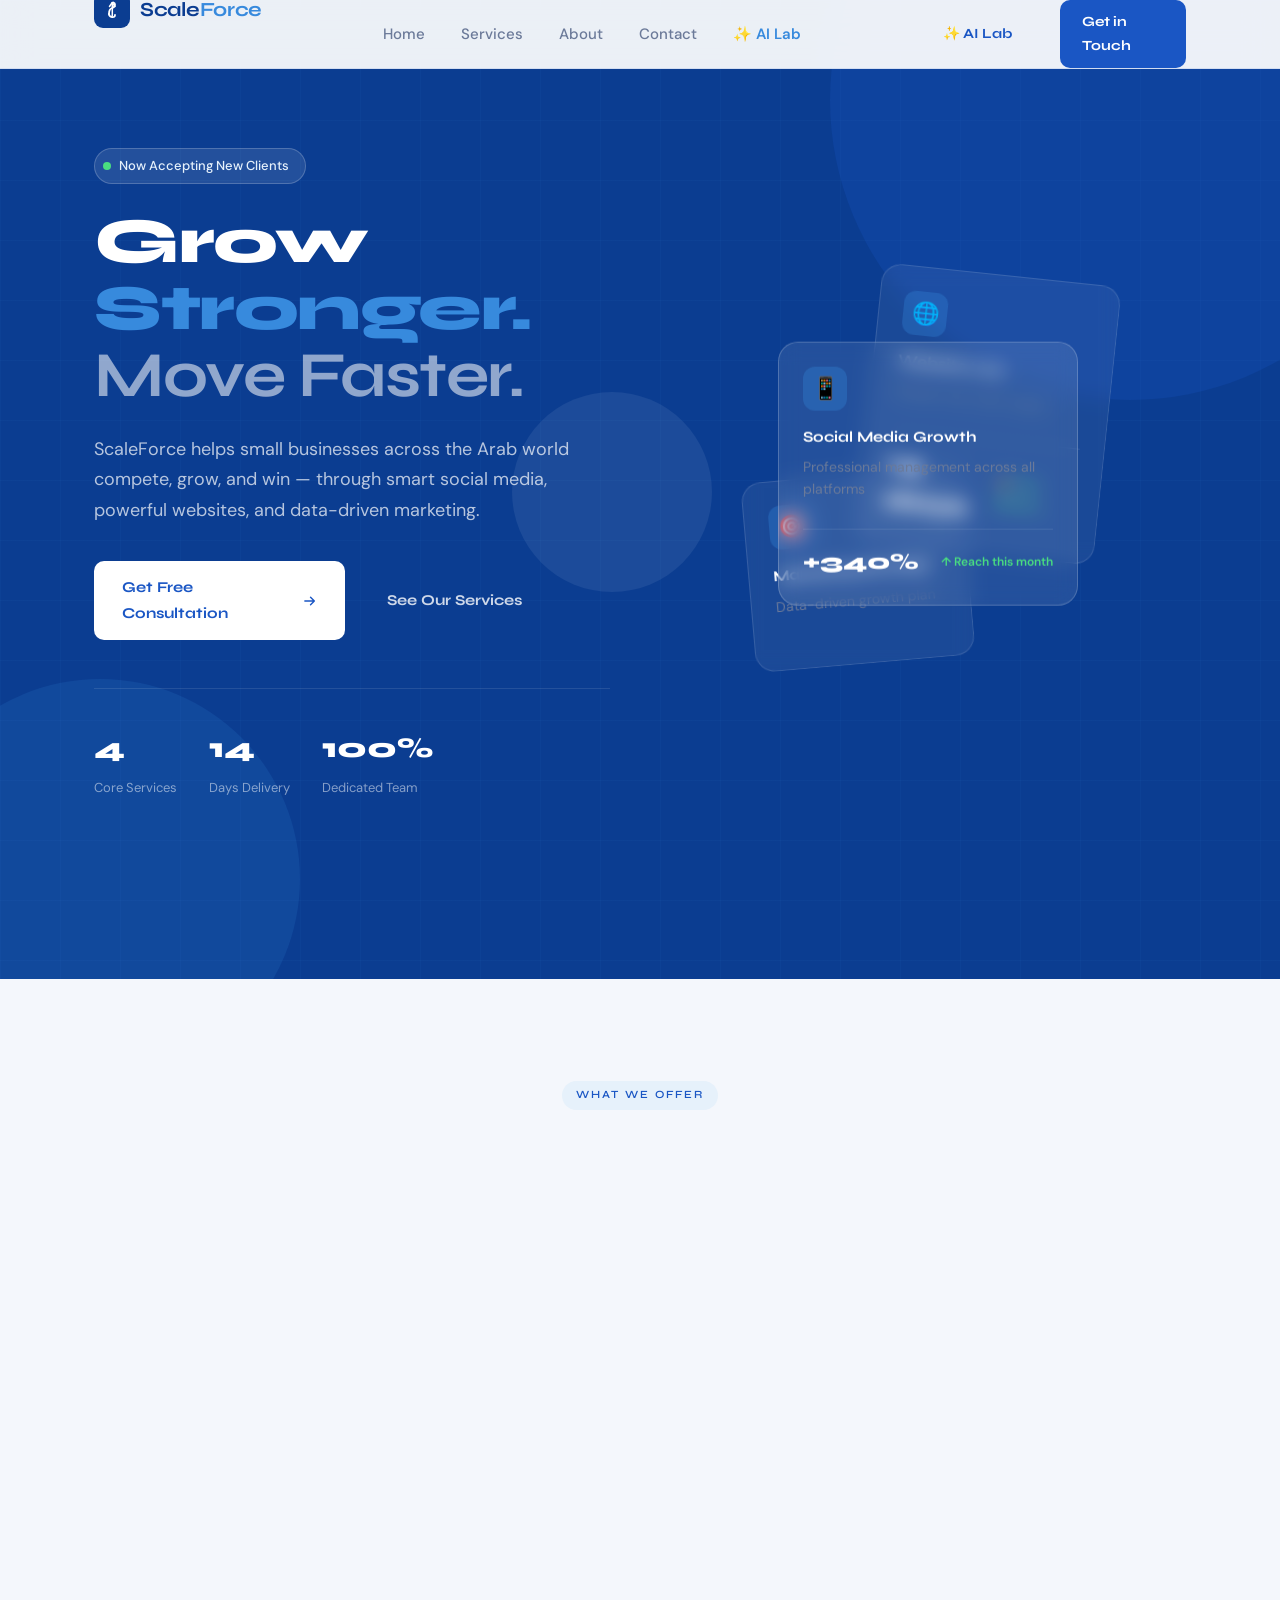
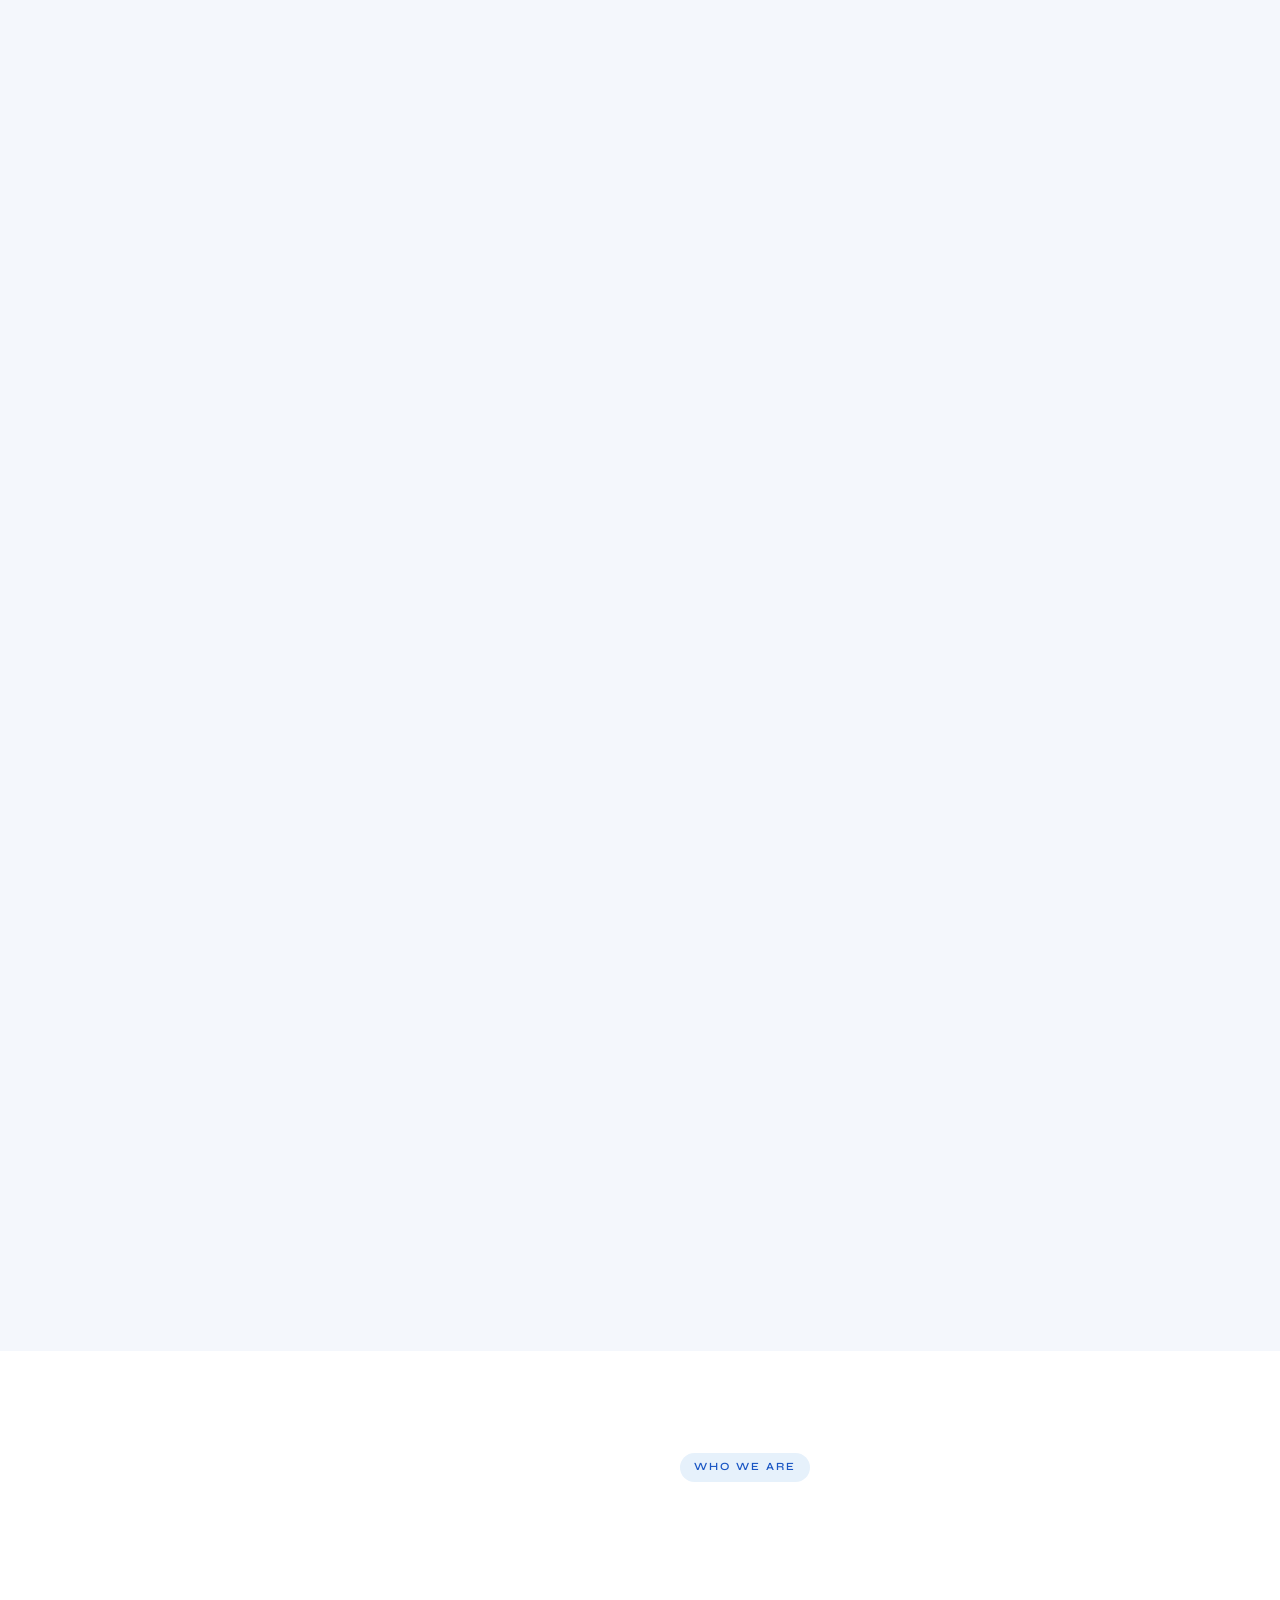
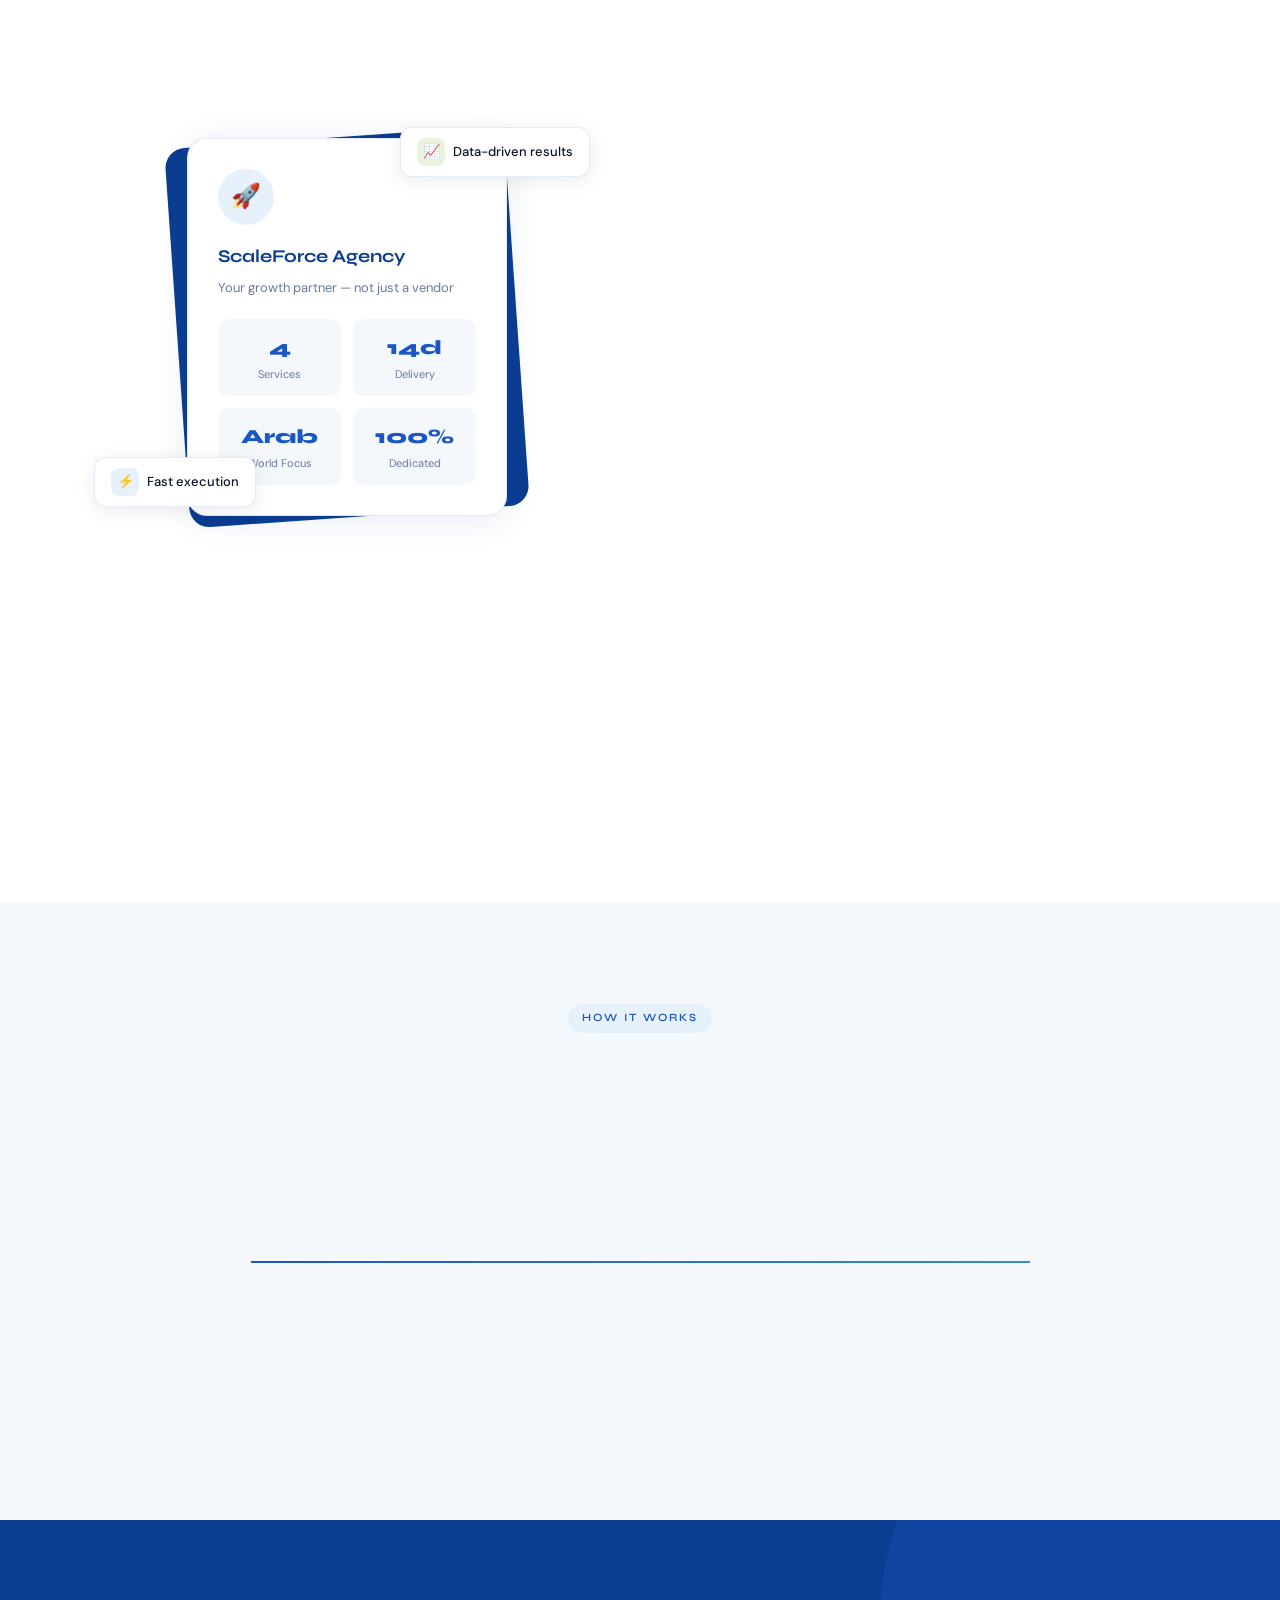
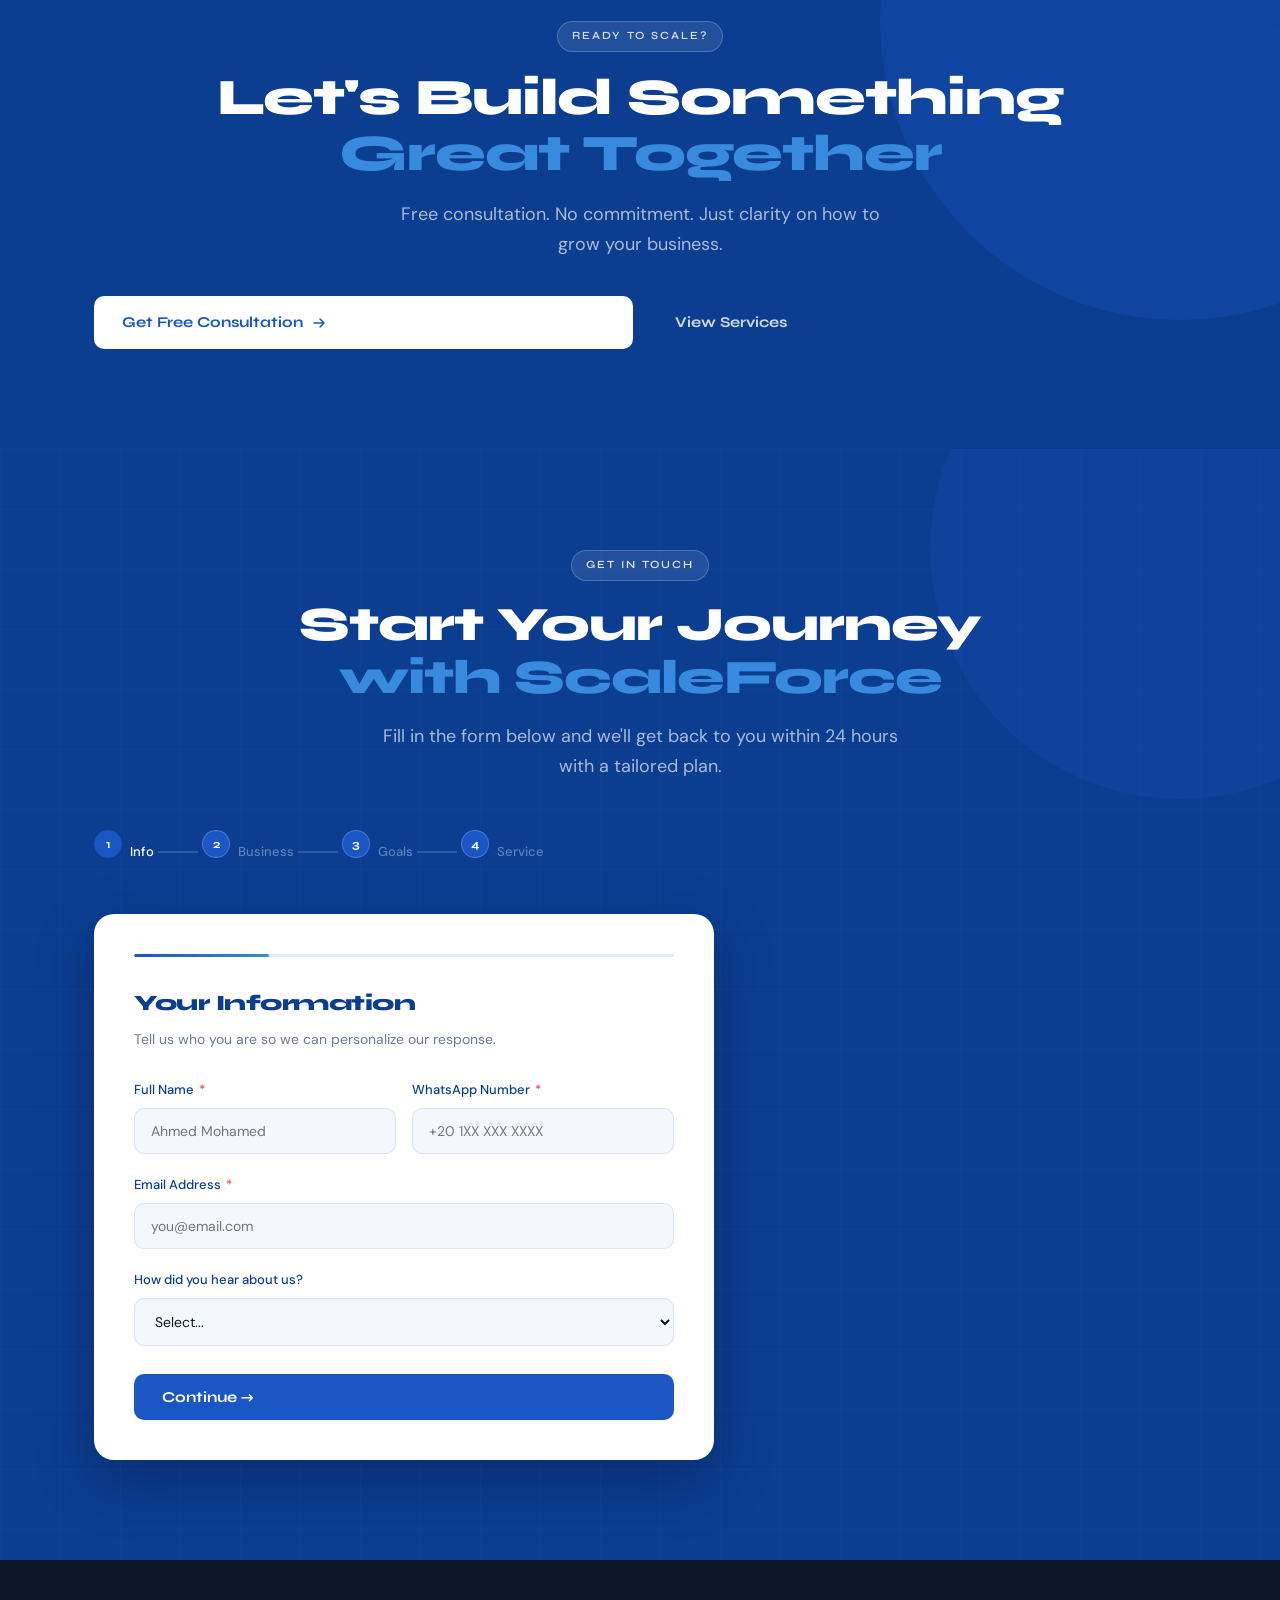
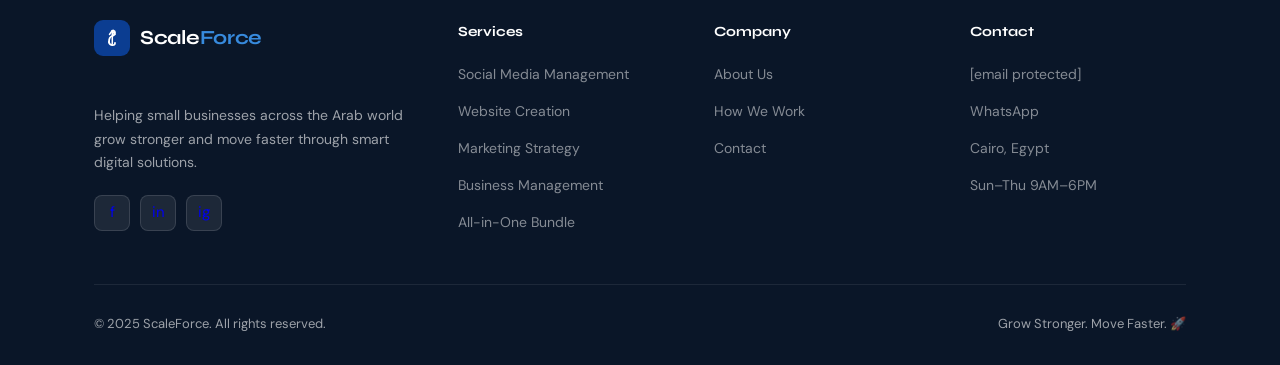
==== commit eef4e14b: "feat: add AI Creative Lab dashboard (creative-lab.html) Co-authored-by: Yousefeid1 <185840742+Yousef" ====
--- a/index.html
+++ b/index.html
@@ -11,7 +11,7 @@
 <style>
 /* ── Reset & Variables ─────────────────────── */
 *, *::before, *::after { box-sizing: border-box; margin: 0; padding: 0; }
-
+ 
 :root {
   --navy:   #0B3D91;
   --blue:   #1A56C4;
@@ -27,9 +27,9 @@
   --font-head: 'Syne', sans-serif;
   --font-body: 'DM Sans', sans-serif;
 }
-
+ 
 html { scroll-behavior: smooth; }
-
+ 
 body {
   font-family: var(--font-body);
   color: var(--dark);
@@ -37,12 +37,12 @@
   overflow-x: hidden;
   line-height: 1.7;
 }
-
+ 
 /* ── Scrollbar ──────────────────────────────── */
 ::-webkit-scrollbar { width: 6px; }
 ::-webkit-scrollbar-track { background: var(--off); }
 ::-webkit-scrollbar-thumb { background: var(--mid); border-radius: 3px; }
-
+ 
 /* ── Utility ────────────────────────────────── */
 .container { max-width: 1140px; margin: 0 auto; padding: 0 24px; }
 .tag {
@@ -98,7 +98,7 @@
   background: var(--light);
   transform: translateY(-2px);
 }
-
+ 
 /* ── Nav ────────────────────────────────────── */
 nav {
   position: fixed;
@@ -190,7 +190,7 @@
 }
 .mobile-menu a:hover { color: var(--blue); background: var(--off); }
 .mobile-menu .btn { margin: 8px 24px 0; }
-
+ 
 /* ── Hero ───────────────────────────────────── */
 #home {
   min-height: 100vh;
@@ -409,7 +409,7 @@
   color: #4ADE80;
   font-weight: 600;
 }
-
+ 
 /* ── Section Base ───────────────────────────── */
 section { padding: 100px 0; }
 .section-header {
@@ -432,7 +432,7 @@
   margin: 0 auto;
   line-height: 1.7;
 }
-
+ 
 /* ── Services ───────────────────────────────── */
 #services { background: var(--off); }
 .services-grid {
@@ -547,7 +547,7 @@
   background-image: url("data:image/svg+xml,%3Csvg xmlns='http://www.w3.org/2000/svg' width='10' height='10' viewBox='0 0 10 10'%3E%3Cpath d='M2 5l2.5 2.5L8 3' stroke='%23FFFFFF' stroke-width='1.5' fill='none' stroke-linecap='round' stroke-linejoin='round'/%3E%3C/svg%3E");
 }
 .bundle-pricing { text-align: center; }
-
+ 
 .bundle-save {
   display: inline-block;
   background: #4ADE80;
@@ -557,7 +557,7 @@
   padding: 4px 12px;
   border-radius: 20px;
 }
-
+ 
 /* ── Why Us ─────────────────────────────────── */
 #about { background: var(--white); }
 .about-grid {
@@ -719,7 +719,7 @@
   color: var(--gray);
   line-height: 1.5;
 }
-
+ 
 /* ── Process ────────────────────────────────── */
 .process-section { background: var(--off); }
 .steps-grid {
@@ -780,7 +780,7 @@
   color: var(--gray);
   line-height: 1.6;
 }
-
+ 
 /* ── CTA ────────────────────────────────────── */
 .cta-section {
   background: var(--navy);
@@ -826,7 +826,7 @@
   gap: 14px;
   flex-wrap: wrap;
 }
-
+ 
 /* ── Contact ────────────────────────────────── */
 #contact { background: var(--off); }
 .contact-grid {
@@ -956,7 +956,7 @@
   transform: translateY(-2px);
   box-shadow: 0 8px 24px rgba(26,86,196,0.3);
 }
-
+ 
 /* ── Footer ─────────────────────────────────── */
 footer {
   background: var(--dark);
@@ -1030,7 +1030,7 @@
   transition: color 0.2s;
 }
 .footer-bottom a:hover { color: var(--white); }
-
+ 
 /* ── Animations ─────────────────────────────── */
 .fade-up {
   opacity: 0;
@@ -1045,7 +1045,7 @@
 .fade-up.delay-2 { transition-delay: 0.2s; }
 .fade-up.delay-3 { transition-delay: 0.3s; }
 .fade-up.delay-4 { transition-delay: 0.4s; }
-
+ 
 /* ── Responsive ─────────────────────────────── */
 @media (max-width: 1024px) {
   .hero-inner { grid-template-columns: 1fr; gap: 40px; }
@@ -1075,27 +1075,27 @@
   .hero-btns { flex-direction: column; align-items: flex-start; }
   .cta-btns { flex-direction: column; align-items: center; }
 }
-
+ 
 /* ── Intake Form ─────────────────────────────── */
-
-
+ 
+ 
 /* Background */
 .bg{position:fixed;inset:0;pointer-events:none;z-index:0}
 .bg-grid{position:absolute;inset:0;background-image:linear-gradient(rgba(55,138,221,0.06) 1px,transparent 1px),linear-gradient(90deg,rgba(55,138,221,0.06) 1px,transparent 1px);background-size:60px 60px}
 .bg-c1{position:absolute;width:600px;height:600px;border-radius:50%;background:rgba(26,86,196,0.2);top:-200px;right:-150px;animation:float 8s ease-in-out infinite}
 .bg-c2{position:absolute;width:400px;height:400px;border-radius:50%;background:rgba(55,138,221,0.12);bottom:-100px;left:-100px;animation:float 10s ease-in-out infinite reverse}
 @keyframes float{0%,100%{transform:translateY(0)}50%{transform:translateY(-30px)}}
-
+ 
 /* Layout */
 .page{position:relative;z-index:1;min-height:100vh;display:flex;flex-direction:column;align-items:center;padding:40px 20px 60px}
-
+ 
 /* Logo */
 .logo{display:flex;align-items:center;gap:10px;text-decoration:none;margin-bottom:48px}
 .logo-sym{width:38px;height:38px;background:rgba(255,255,255,0.15);border:1px solid rgba(255,255,255,0.25);border-radius:10px;display:flex;align-items:center;justify-content:center}
 .logo-sym svg{width:22px;height:22px}
 .logo-name{font-family:var(--font-head);font-size:22px;font-weight:700;color:var(--white);letter-spacing:-0.3px}
 .logo-name span{color:var(--mid)}
-
+ 
 /* Hero text */
 .hero{text-align:center;margin-bottom:48px;max-width:560px}
 .hero-badge{display:inline-flex;align-items:center;gap:8px;background:rgba(255,255,255,0.08);border:1px solid rgba(255,255,255,0.15);color:rgba(255,255,255,0.8);font-size:12px;font-weight:500;padding:5px 14px 5px 8px;border-radius:30px;margin-bottom:20px}
@@ -1104,7 +1104,7 @@
 .hero h1{font-family:var(--font-head);font-size:clamp(32px,5vw,52px);font-weight:800;color:var(--white);letter-spacing:-1.5px;line-height:1.05;margin-bottom:16px}
 .hero h1 span{color:var(--mid)}
 .hero p{font-size:17px;color:rgba(255,255,255,0.65);line-height:1.7}
-
+ 
 /* Steps indicator */
 .steps-bar{display:flex;align-items:center;gap:0;margin-bottom:40px}
 .step-item{display:flex;align-items:center;gap:8px;font-size:13px;font-weight:500;color:rgba(255,255,255,0.35)}
@@ -1115,12 +1115,12 @@
 .step-item.done .step-num{background:rgba(74,222,128,0.2);border-color:#4ADE80;color:#4ADE80}
 .step-line{width:40px;height:1.5px;background:rgba(255,255,255,0.15);margin:0 4px}
 .step-line.done{background:rgba(74,222,128,0.4)}
-
+ 
 /* Card */
 .form-card{background:var(--white);border-radius:20px;padding:40px;width:100%;max-width:620px;box-shadow:0 20px 60px rgba(0,0,0,0.25)}
 .card-title{font-family:var(--font-head);font-size:22px;font-weight:800;color:var(--navy);margin-bottom:6px;letter-spacing:-0.5px}
 .card-sub{font-size:14px;color:var(--gray);margin-bottom:28px;line-height:1.6}
-
+ 
 /* Form elements */
 .form-step{display:none}
 .form-step.active{display:block;animation:fadeIn 0.3s ease}
@@ -1139,14 +1139,14 @@
 }
 .field textarea{resize:vertical;min-height:100px}
 .field-row{display:grid;grid-template-columns:1fr 1fr;gap:16px}
-
+ 
 /* Checkbox group */
 .check-group{display:grid;grid-template-columns:1fr 1fr;gap:10px}
 .check-item{display:flex;align-items:center;gap:10px;padding:12px 14px;background:var(--off);border:1.5px solid var(--border);border-radius:10px;cursor:pointer;transition:all 0.2s;font-size:14px;color:var(--dark)}
 .check-item:hover{border-color:var(--blue);background:var(--light)}
 .check-item input[type=checkbox]{width:16px;height:16px;accent-color:var(--blue);flex-shrink:0}
 .check-item.selected{border-color:var(--blue);background:var(--light)}
-
+ 
 /* Radio group */
 .radio-group{display:flex;flex-direction:column;gap:10px}
 .radio-item{display:flex;align-items:center;gap:12px;padding:14px 16px;background:var(--off);border:1.5px solid var(--border);border-radius:10px;cursor:pointer;transition:all 0.2s;font-size:14px;color:var(--dark)}
@@ -1156,7 +1156,7 @@
 .radio-label{flex:1}
 .radio-label strong{display:block;font-weight:500;color:var(--navy)}
 .radio-label small{font-size:12px;color:var(--gray)}
-
+ 
 /* Buttons */
 .btn-row{display:flex;gap:12px;margin-top:28px}
 .btn{padding:14px 28px;border-radius:10px;font-family:var(--font-head);font-size:15px;font-weight:700;cursor:pointer;transition:all 0.25s;border:none;flex:1}
@@ -1167,11 +1167,11 @@
 .btn-back:hover{background:var(--light);color:var(--blue);border-color:var(--blue)}
 .btn-submit{background:linear-gradient(135deg,var(--navy),var(--blue));color:var(--white);width:100%}
 .btn-submit:hover{transform:translateY(-2px);box-shadow:0 8px 24px rgba(26,86,196,0.4)}
-
+ 
 /* Progress bar */
 .progress{height:3px;background:var(--border);border-radius:2px;margin-bottom:28px;overflow:hidden}
 .progress-fill{height:100%;background:linear-gradient(90deg,var(--blue),var(--mid));border-radius:2px;transition:width 0.4s ease}
-
+ 
 /* Success screen */
 .success{display:none;text-align:center;padding:20px 0}
 .success-icon{width:72px;height:72px;background:linear-gradient(135deg,#4ADE80,#16A34A);border-radius:50%;display:flex;align-items:center;justify-content:center;margin:0 auto 24px;font-size:32px}
@@ -1179,32 +1179,32 @@
 .success p{font-size:15px;color:var(--gray);line-height:1.7;margin-bottom:24px}
 .success-details{background:var(--off);border-radius:12px;padding:16px 20px;text-align:left;font-size:13px;color:var(--gray);line-height:1.8;margin-bottom:24px}
 .success-details strong{color:var(--navy)}
-
+ 
 /* Char counter */
 .char-count{font-size:11px;color:var(--gray);text-align:right;margin-top:4px}
-
+ 
 /* Error */
 .field-error{font-size:12px;color:#E24B4A;margin-top:4px;display:none}
 .field.error input,.field.error textarea,.field.error select{border-color:#E24B4A;background:#FEF2F2}
 .field.error .field-error{display:block}
-
+ 
 /* Loading */
 .loading{display:none;text-align:center;padding:20px}
 .spinner{width:40px;height:40px;border:3px solid var(--border);border-top-color:var(--blue);border-radius:50%;animation:spin 0.8s linear infinite;margin:0 auto 16px}
 @keyframes spin{to{transform:rotate(360deg)}}
-
+ 
 @media(max-width:600px){
   .form-card{padding:24px}
   .field-row,.check-group{grid-template-columns:1fr}
   .steps-bar{gap:0}
   .step-line{width:24px}
 }
-
-
+ 
+ 
 </style>
 </head>
 <body>
-
+ 
 <!-- ── NAV ──────────────────────────────────── -->
 <nav id="navbar">
   <div class="container">
@@ -1225,10 +1225,11 @@
         <li><a href="#services">Services</a></li>
         <li><a href="#about">About</a></li>
         <li><a href="#contact">Contact</a></li>
+        <li><a href="creative-lab.html" style="color:var(--mid);font-weight:600;">✨ AI Lab</a></li>
       </ul>
       <div class="nav-cta">
-        <a href="#contact" class="btn btn-outline" style="padding:10px 22px;font-size:14px;">Get in Touch</a>
-        <a href="#services" class="btn btn-primary" style="padding:10px 22px;font-size:14px;">Our Services</a>
+        <a href="creative-lab.html" class="btn btn-outline" style="padding:10px 22px;font-size:14px;">✨ AI Lab</a>
+        <a href="#contact" class="btn btn-primary" style="padding:10px 22px;font-size:14px;">Get in Touch</a>
       </div>
       <div class="hamburger" onclick="toggleMenu()">
         <span></span><span></span><span></span>
@@ -1239,11 +1240,12 @@
       <a href="#services" onclick="closeMenu()">Services</a>
       <a href="#about" onclick="closeMenu()">About</a>
       <a href="#contact" onclick="closeMenu()">Contact</a>
+      <a href="creative-lab.html" onclick="closeMenu()">✨ AI Creative Lab</a>
       <a href="#contact" class="btn btn-primary" onclick="closeMenu()">Get Free Consultation</a>
     </div>
   </div>
 </nav>
-
+ 
 <!-- ── HERO ──────────────────────────────────── -->
 <section id="home">
   <div class="hero-bg">
@@ -1320,7 +1322,7 @@
     </div>
   </div>
 </section>
-
+ 
 <!-- ── SERVICES ──────────────────────────────── -->
 <section id="services">
   <div class="container">
@@ -1404,7 +1406,7 @@
     </div>
   </div>
 </section>
-
+ 
 <!-- ── ABOUT ──────────────────────────────────── -->
 <section id="about">
   <div class="container">
@@ -1470,7 +1472,7 @@
     </div>
   </div>
 </section>
-
+ 
 <!-- ── PROCESS ────────────────────────────────── -->
 <section class="process-section">
   <div class="container">
@@ -1502,7 +1504,7 @@
     </div>
   </div>
 </section>
-
+ 
 <!-- ── CTA ────────────────────────────────────── -->
 <section class="cta-section">
   <div class="container">
@@ -1520,8 +1522,8 @@
     </div>
   </div>
 </section>
-
-
+ 
+ 
 <!-- ── CONTACT ────────────────────────────────── -->
 <section id="contact" style="padding:100px 0;background:var(--navy);position:relative;overflow:hidden;">
   <div style="position:absolute;inset:0;background-image:linear-gradient(rgba(55,138,221,0.06) 1px,transparent 1px),linear-gradient(90deg,rgba(55,138,221,0.06) 1px,transparent 1px);background-size:60px 60px;pointer-events:none;"></div>
@@ -1542,11 +1544,11 @@
     <div class="step-line" id="sl3"></div>
     <div class="step-item" id="si4"><div class="step-num">4</div><span>Service</span></div>
   </div>
-
+ 
   <!-- Form Card -->
   <div class="form-card">
     <div class="progress"><div class="progress-fill" id="progressFill" style="width:25%"></div></div>
-
+ 
     <!-- Step 1: Personal Info -->
     <div class="form-step active" id="step1">
       <div class="card-title">Your Information</div>
@@ -1583,7 +1585,7 @@
       </div>
       <div class="btn-row"><button class="btn btn-next" onclick="nextStep(1)">Continue →</button></div>
     </div>
-
+ 
     <!-- Step 2: Business Info -->
     <div class="form-step" id="step2">
       <div class="card-title">Your Business</div>
@@ -1638,7 +1640,7 @@
         <button class="btn btn-next" onclick="nextStep(2)">Continue →</button>
       </div>
     </div>
-
+ 
     <!-- Step 3: Goals & Challenges -->
     <div class="form-step" id="step3">
       <div class="card-title">Goals & Challenges</div>
@@ -1694,7 +1696,7 @@
         <button class="btn btn-next" onclick="nextStep(3)">Continue →</button>
       </div>
     </div>
-
+ 
     <!-- Step 4: Service Selection -->
     <div class="form-step" id="step4">
       <div class="card-title">Which service interests you?</div>
@@ -1767,13 +1769,13 @@
         🚀 Submit & Get Your Free Consultation
       </button>
     </div>
-
+ 
     <!-- Loading -->
     <div class="loading" id="loadingScreen">
       <div class="spinner"></div>
       <p style="color:var(--gray);font-size:14px">Sending your information...</p>
     </div>
-
+ 
     <!-- Success -->
     <div class="success" id="successScreen">
       <div class="success-icon">✓</div>
@@ -1782,13 +1784,13 @@
       <div class="success-details" id="successSummary"></div>
       <a href="index.html" style="display:inline-block;background:var(--blue);color:white;padding:14px 28px;border-radius:10px;text-decoration:none;font-family:var(--font-head);font-weight:700;font-size:15px;transition:all 0.25s" onmouseover="this.style.background='#0B3D91'" onmouseout="this.style.background='#1A56C4'">← Back to ScaleForce</a>
     </div>
-
+ 
   </div>
-
+ 
   </div>
 </section>
-
-
+ 
+ 
 <!-- ── FOOTER ──────────────────────────────────── -->
 <footer>
   <div class="container">
@@ -1841,18 +1843,18 @@
     </div>
   </div>
 </footer>
-
+ 
 <script data-cfasync="false" src="/cdn-cgi/scripts/5c5dd728/cloudflare-static/email-decode.min.js">
-
-
+ 
+ 
 // ── Config — Replace with your real values ──────
 const TELEGRAM_BOT_TOKEN = '8350390838:AAEurfYHJHuhSQWwLjuOykvPTWM1njD60ng';
 const TELEGRAM_CHAT_ID   = '5764585492';
 // ────────────────────────────────────────────────
-
+ 
 let currentStep = 1;
 const totalSteps = 4;
-
+ 
 function updateProgress(step) {
   document.getElementById('progressFill').style.width = (step / totalSteps * 100) + '%';
   for (let i = 1; i <= totalSteps; i++) {
@@ -1866,7 +1868,7 @@
     }
   }
 }
-
+ 
 function validateStep(step) {
   let valid = true;
   if (step === 1) {
@@ -1890,14 +1892,14 @@
   }
   return valid;
 }
-
+ 
 function showError(id) {
   document.getElementById(id).classList.add('error');
 }
 function clearError(id) {
   document.getElementById(id).classList.remove('error');
 }
-
+ 
 function nextStep(step) {
   if (!validateStep(step)) return;
   document.getElementById('step' + step).classList.remove('active');
@@ -1906,7 +1908,7 @@
   updateProgress(currentStep);
   window.scrollTo({ top: 0, behavior: 'smooth' });
 }
-
+ 
 function prevStep(step) {
   document.getElementById('step' + step).classList.remove('active');
   currentStep = step - 1;
@@ -1914,29 +1916,29 @@
   updateProgress(currentStep);
   window.scrollTo({ top: 0, behavior: 'smooth' });
 }
-
+ 
 function toggleCheck(el) {
   el.classList.toggle('selected');
   clearError('f-challenge');
 }
-
+ 
 function selectRadio(el, groupId) {
   document.querySelectorAll('#' + groupId + ' .radio-item').forEach(r => r.classList.remove('selected'));
   el.classList.add('selected');
   clearError('f-service');
 }
-
+ 
 function updateCount(inputId, countId) {
   const val = document.getElementById(inputId).value.length;
   document.getElementById(countId).textContent = val;
 }
-
+ 
 async function submitForm() {
   if (!validateStep(4)) return;
-
+ 
   const challenges = [...document.querySelectorAll('#challengeGroup input:checked')].map(c => c.value).join(', ');
   const service = document.querySelector('#serviceGroup input:checked')?.value || '';
-
+ 
   const data = {
     name:        document.getElementById('name').value,
     phone:       document.getElementById('phone').value,
@@ -1955,48 +1957,48 @@
     contactTime: document.getElementById('contactTime').value || 'Any time',
     submittedAt: new Date().toLocaleString('en-EG', { timeZone: 'Africa/Cairo' })
   };
-
+ 
   const message = `
 🚀 *NEW CLIENT REQUEST — ScaleForce*
 ━━━━━━━━━━━━━━━━━━━━━
-
+ 
 👤 *CONTACT INFO*
 • Name: ${data.name}
 • WhatsApp: ${data.phone}
 • Email: ${data.email}
 • Source: ${data.source}
-
+ 
 🏢 *BUSINESS INFO*
 • Business: ${data.bname}
 • Type: ${data.btype}
 • Age: ${data.age}
 • Description: ${data.bdesc}
 • Social/Website: ${data.social}
-
+ 
 ⚡ *CHALLENGES*
 ${data.challenges}
-
+ 
 🎯 *GOALS & BUDGET*
 • Goal: ${data.goal}
 • Budget: ${data.budget}
-
+ 
 💼 *SERVICE REQUESTED*
 ${data.service}
-
+ 
 📝 *NOTES*
 ${data.notes}
-
+ 
 🕐 *Best contact time:* ${data.contactTime}
 📅 *Submitted:* ${data.submittedAt}
-
+ 
 ━━━━━━━━━━━━━━━━━━━━━
 Reply within 24 hours ⏰
   `.trim();
-
+ 
   // Show loading
   document.getElementById('step4').classList.remove('active');
   document.getElementById('loadingScreen').style.display = 'block';
-
+ 
   try {
     const res = await fetch(`https://api.telegram.org/bot${TELEGRAM_BOT_TOKEN}/sendMessage`, {
       method: 'POST',
@@ -2007,10 +2009,10 @@
         parse_mode: 'Markdown'
       })
     });
-
+ 
     const result = await res.json();
     document.getElementById('loadingScreen').style.display = 'none';
-
+ 
     if (result.ok) {
       document.getElementById('successSummary').innerHTML = `
         <strong>Name:</strong> ${data.name}<br>
@@ -2032,8 +2034,8 @@
     console.error(err);
   }
 }
-
-
+ 
+ 
 </script><script>
 // ── Mobile Menu ───────────────────────────────
 function toggleMenu() {
@@ -2043,7 +2045,7 @@
 function closeMenu() {
   document.getElementById('mobileMenu').classList.remove('open');
 }
-
+ 
 // ── Scroll Animations ─────────────────────────
 const observer = new IntersectionObserver((entries) => {
   entries.forEach(e => {
@@ -2051,7 +2053,7 @@
   });
 }, { threshold: 0.1 });
 document.querySelectorAll('.fade-up').forEach(el => observer.observe(el));
-
+ 
 // ── Nav Scroll ────────────────────────────────
 window.addEventListener('scroll', () => {
   const nav = document.getElementById('navbar');
@@ -2061,7 +2063,7 @@
     nav.style.boxShadow = 'none';
   }
 });
-
+ 
 // ── Smooth Active Nav ─────────────────────────
 const sections = document.querySelectorAll('section[id]');
 window.addEventListener('scroll', () => {
@@ -2074,5 +2076,5 @@
     a.style.fontWeight = a.getAttribute('href') === '#' + current ? '600' : '';
   });
 });
-
+ 
 // ── Form Submit ────────────────────�
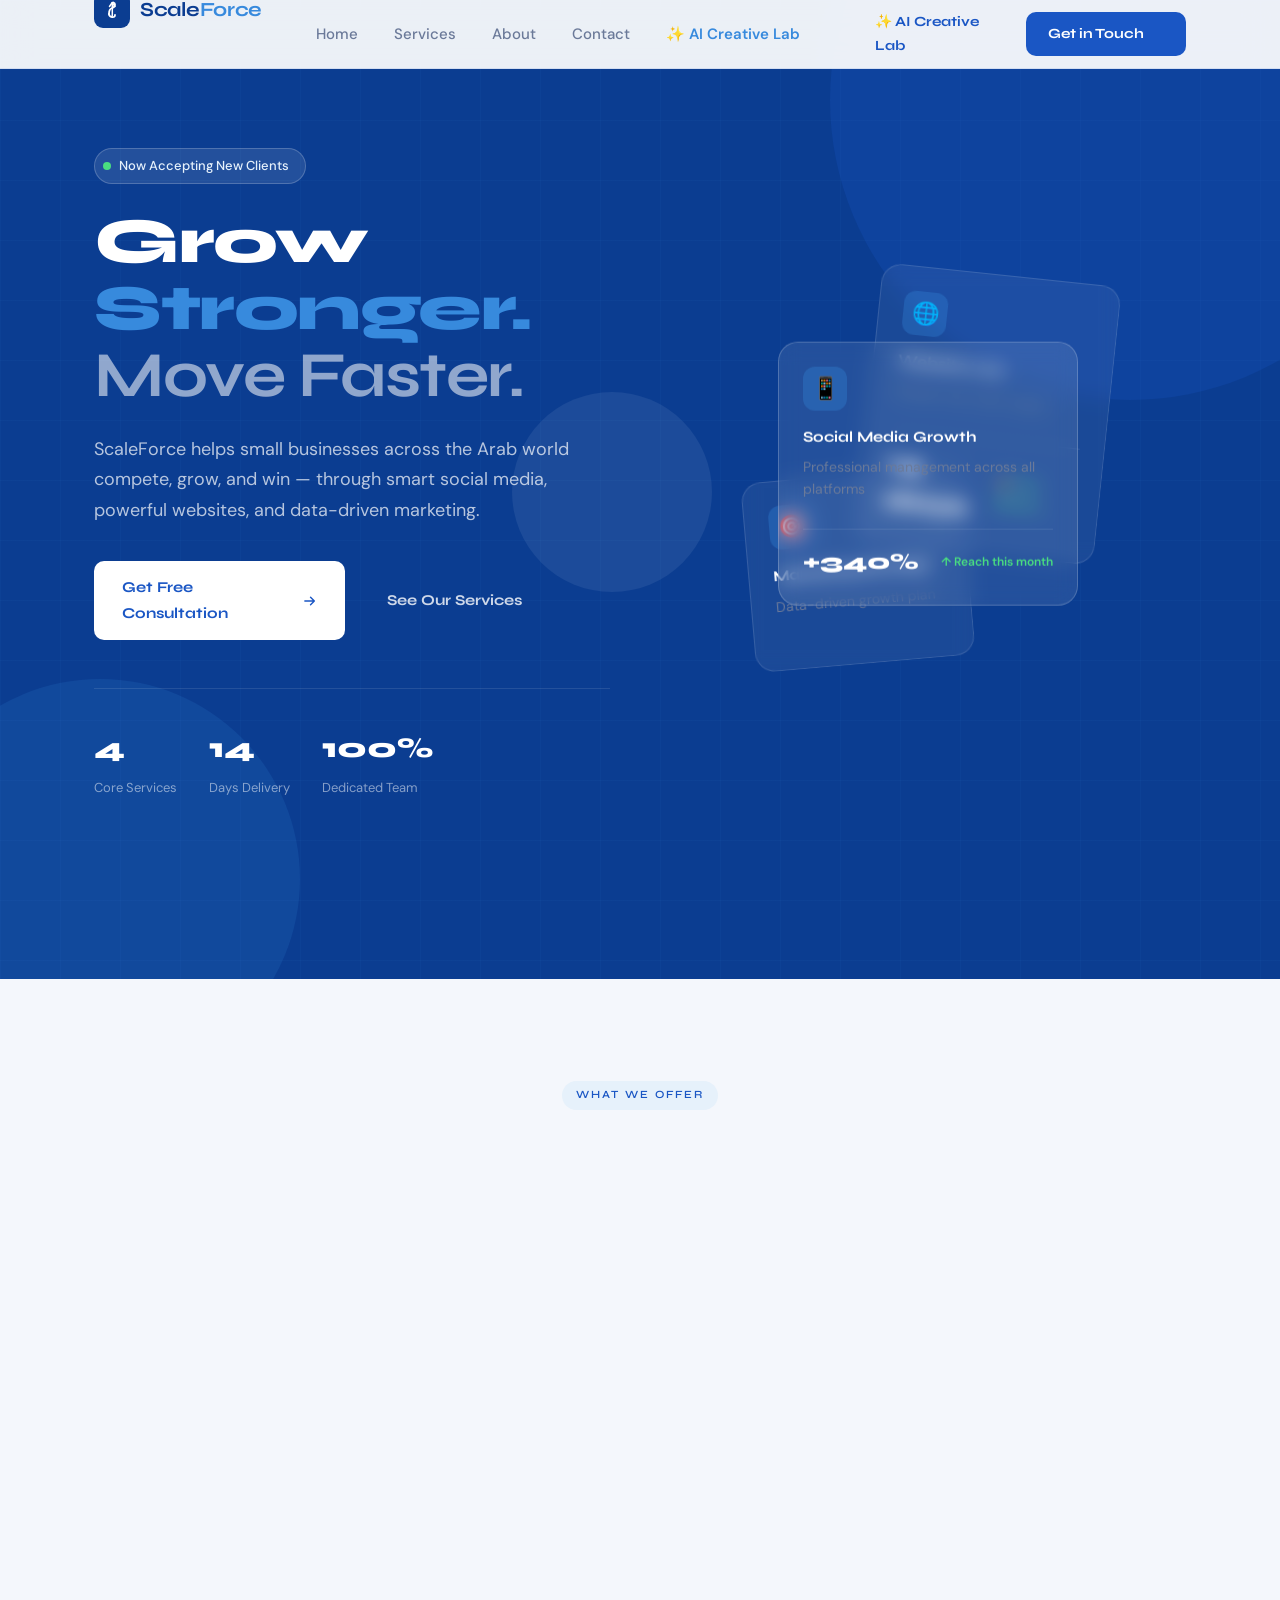
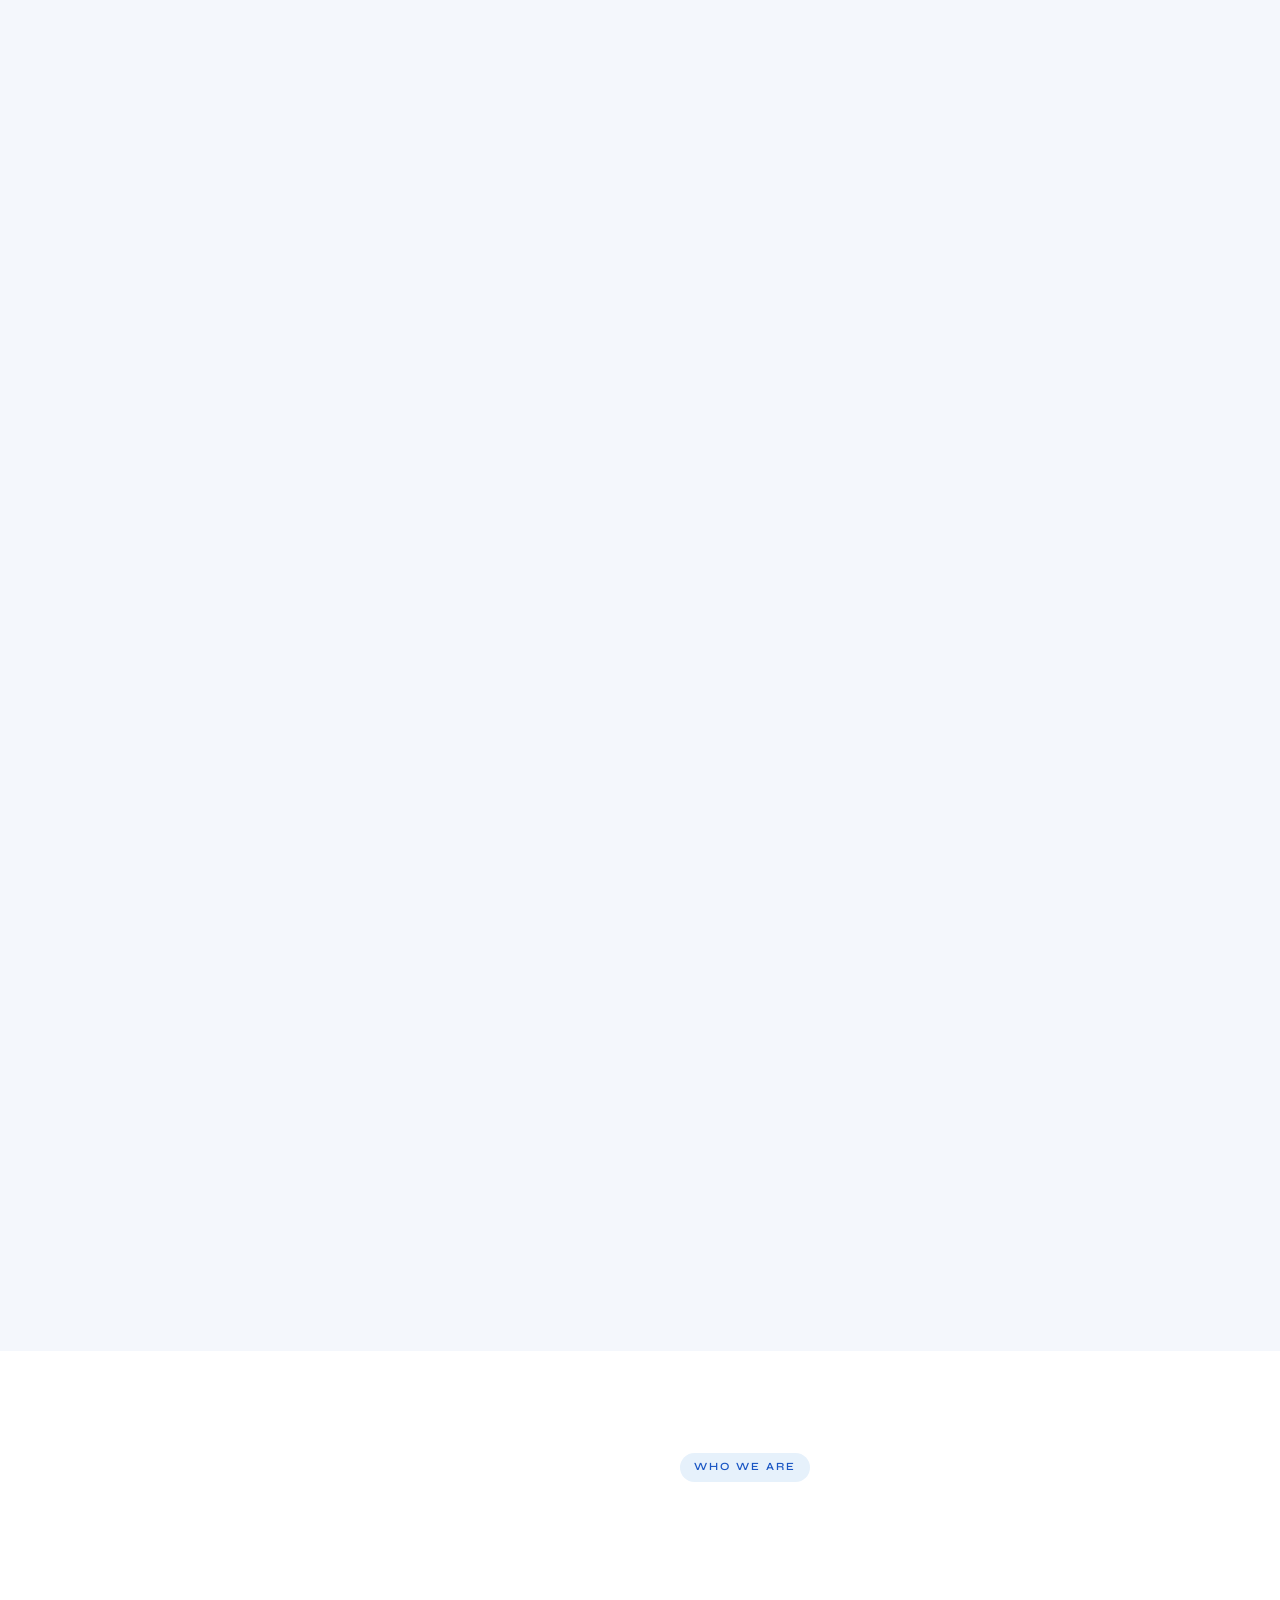
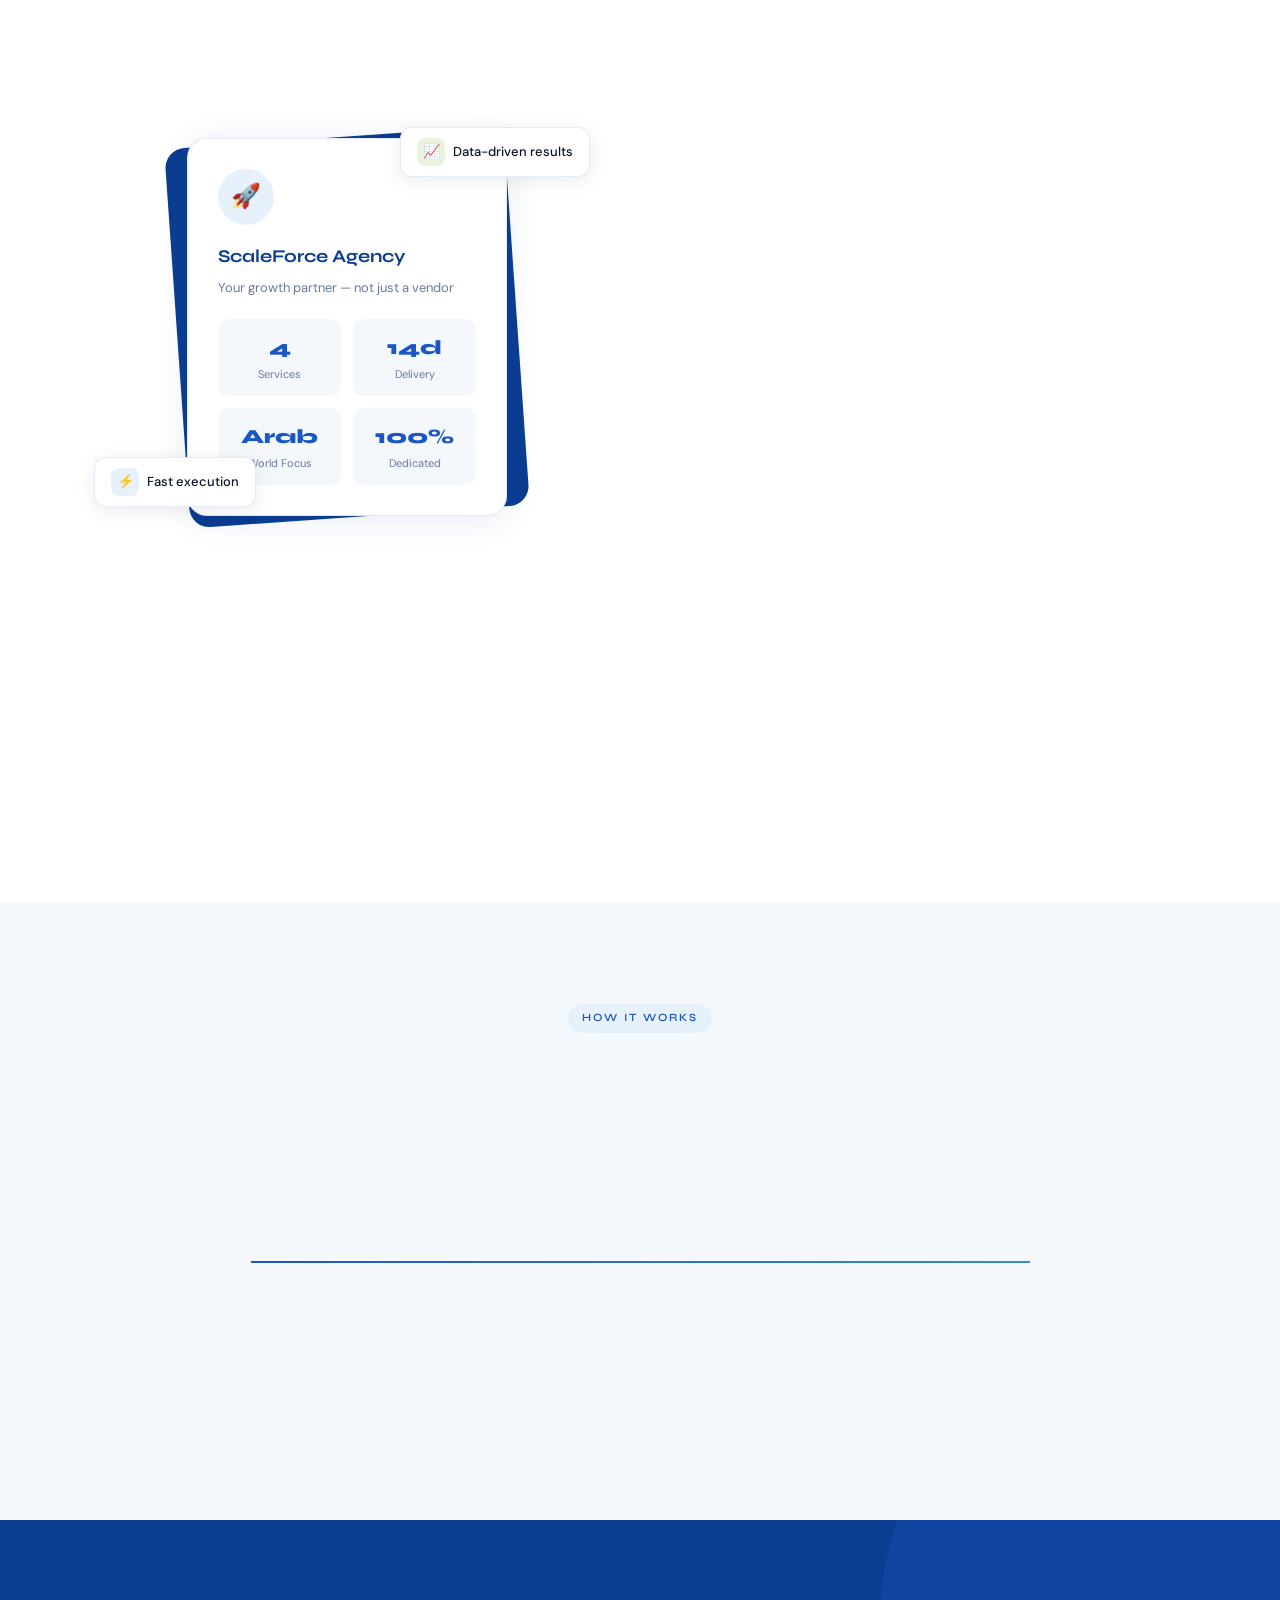
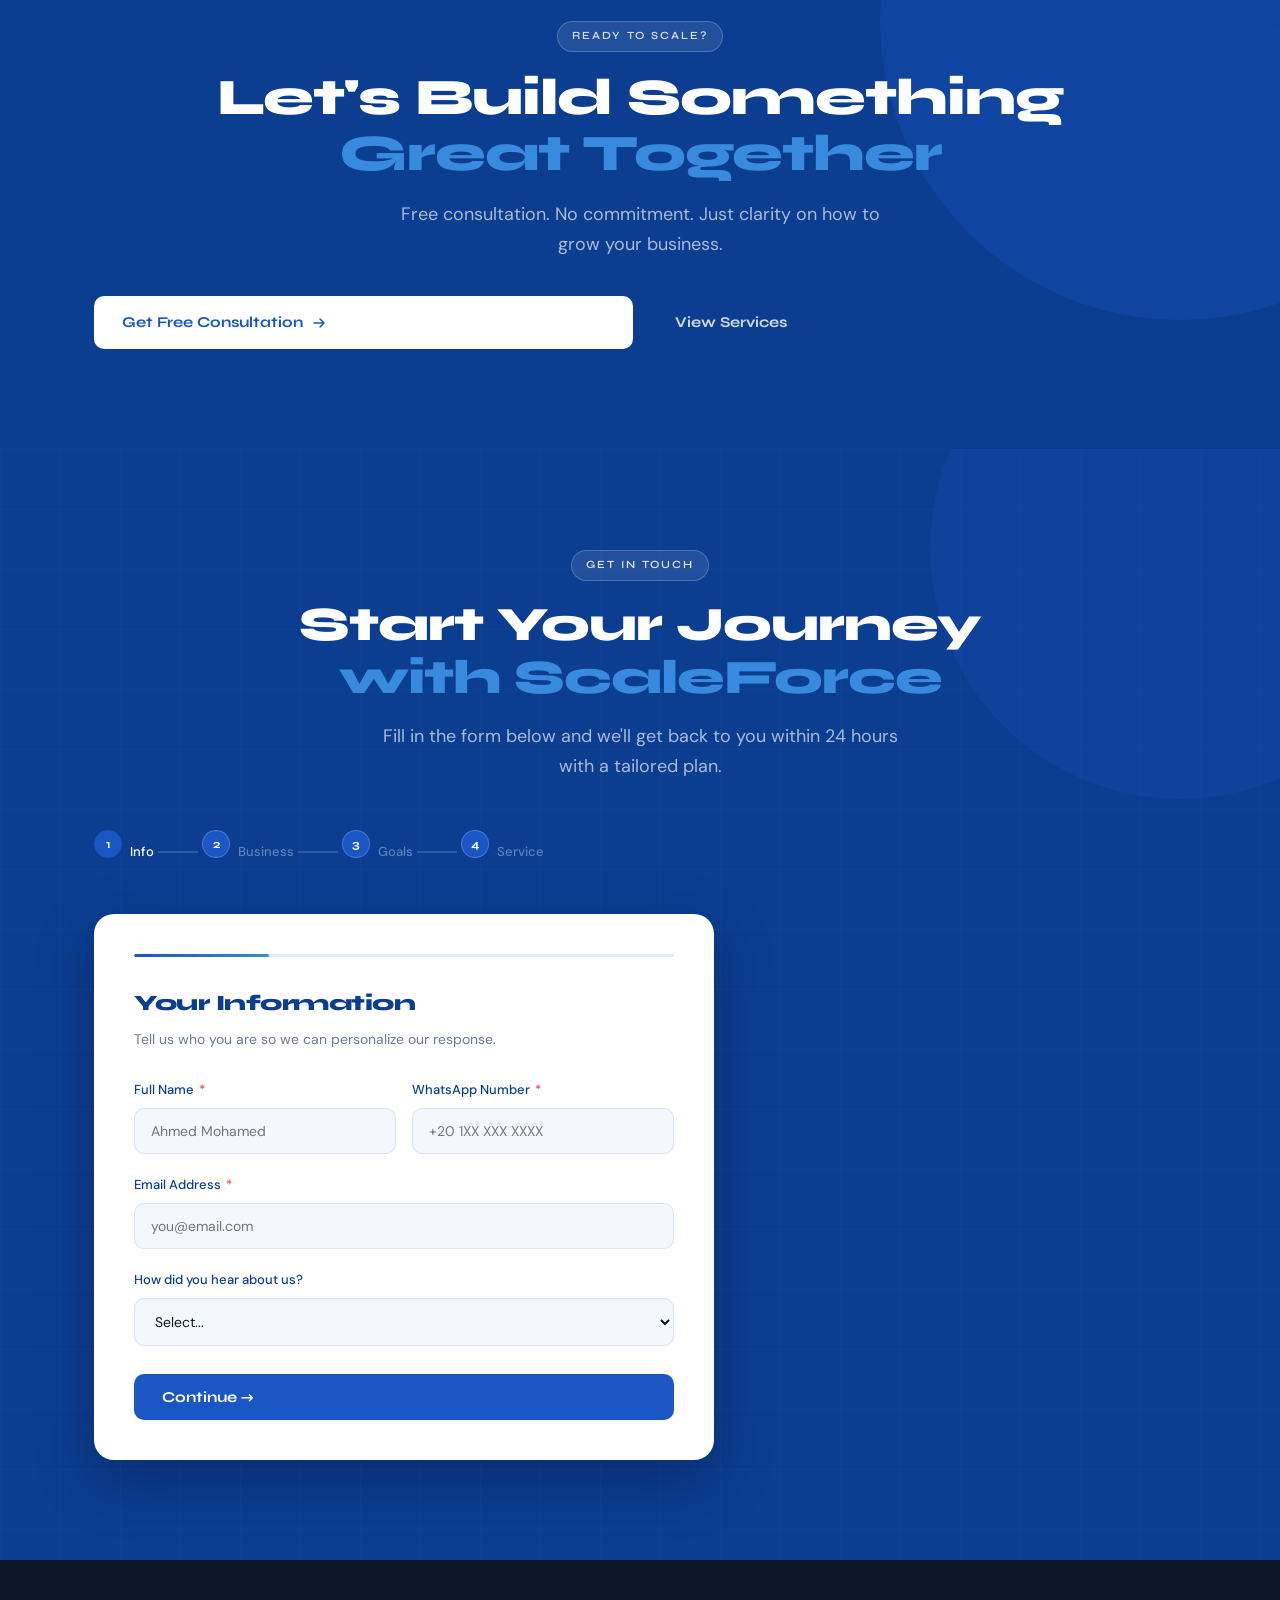
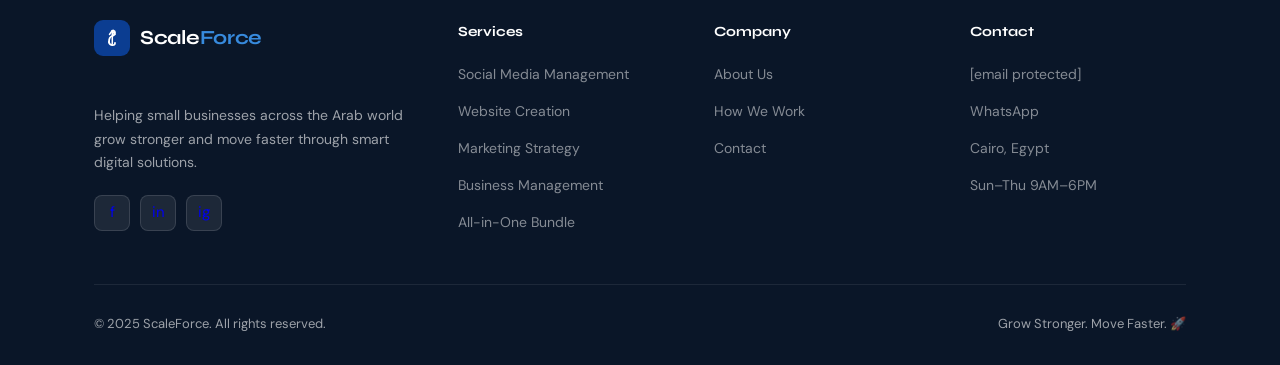
==== commit b4d3caf6: "fix: address code review — consistent labels, security warning, token limit, error logging Co-author" ====
--- a/index.html
+++ b/index.html
@@ -1225,10 +1225,10 @@
         <li><a href="#services">Services</a></li>
         <li><a href="#about">About</a></li>
         <li><a href="#contact">Contact</a></li>
-        <li><a href="creative-lab.html" style="color:var(--mid);font-weight:600;">✨ AI Lab</a></li>
+        <li><a href="creative-lab.html" style="color:var(--mid);font-weight:600;">✨ AI Creative Lab</a></li>
       </ul>
       <div class="nav-cta">
-        <a href="creative-lab.html" class="btn btn-outline" style="padding:10px 22px;font-size:14px;">✨ AI Lab</a>
+        <a href="creative-lab.html" class="btn btn-outline" style="padding:10px 22px;font-size:14px;">✨ AI Creative Lab</a>
         <a href="#contact" class="btn btn-primary" style="padding:10px 22px;font-size:14px;">Get in Touch</a>
       </div>
       <div class="hamburger" onclick="toggleMenu()">
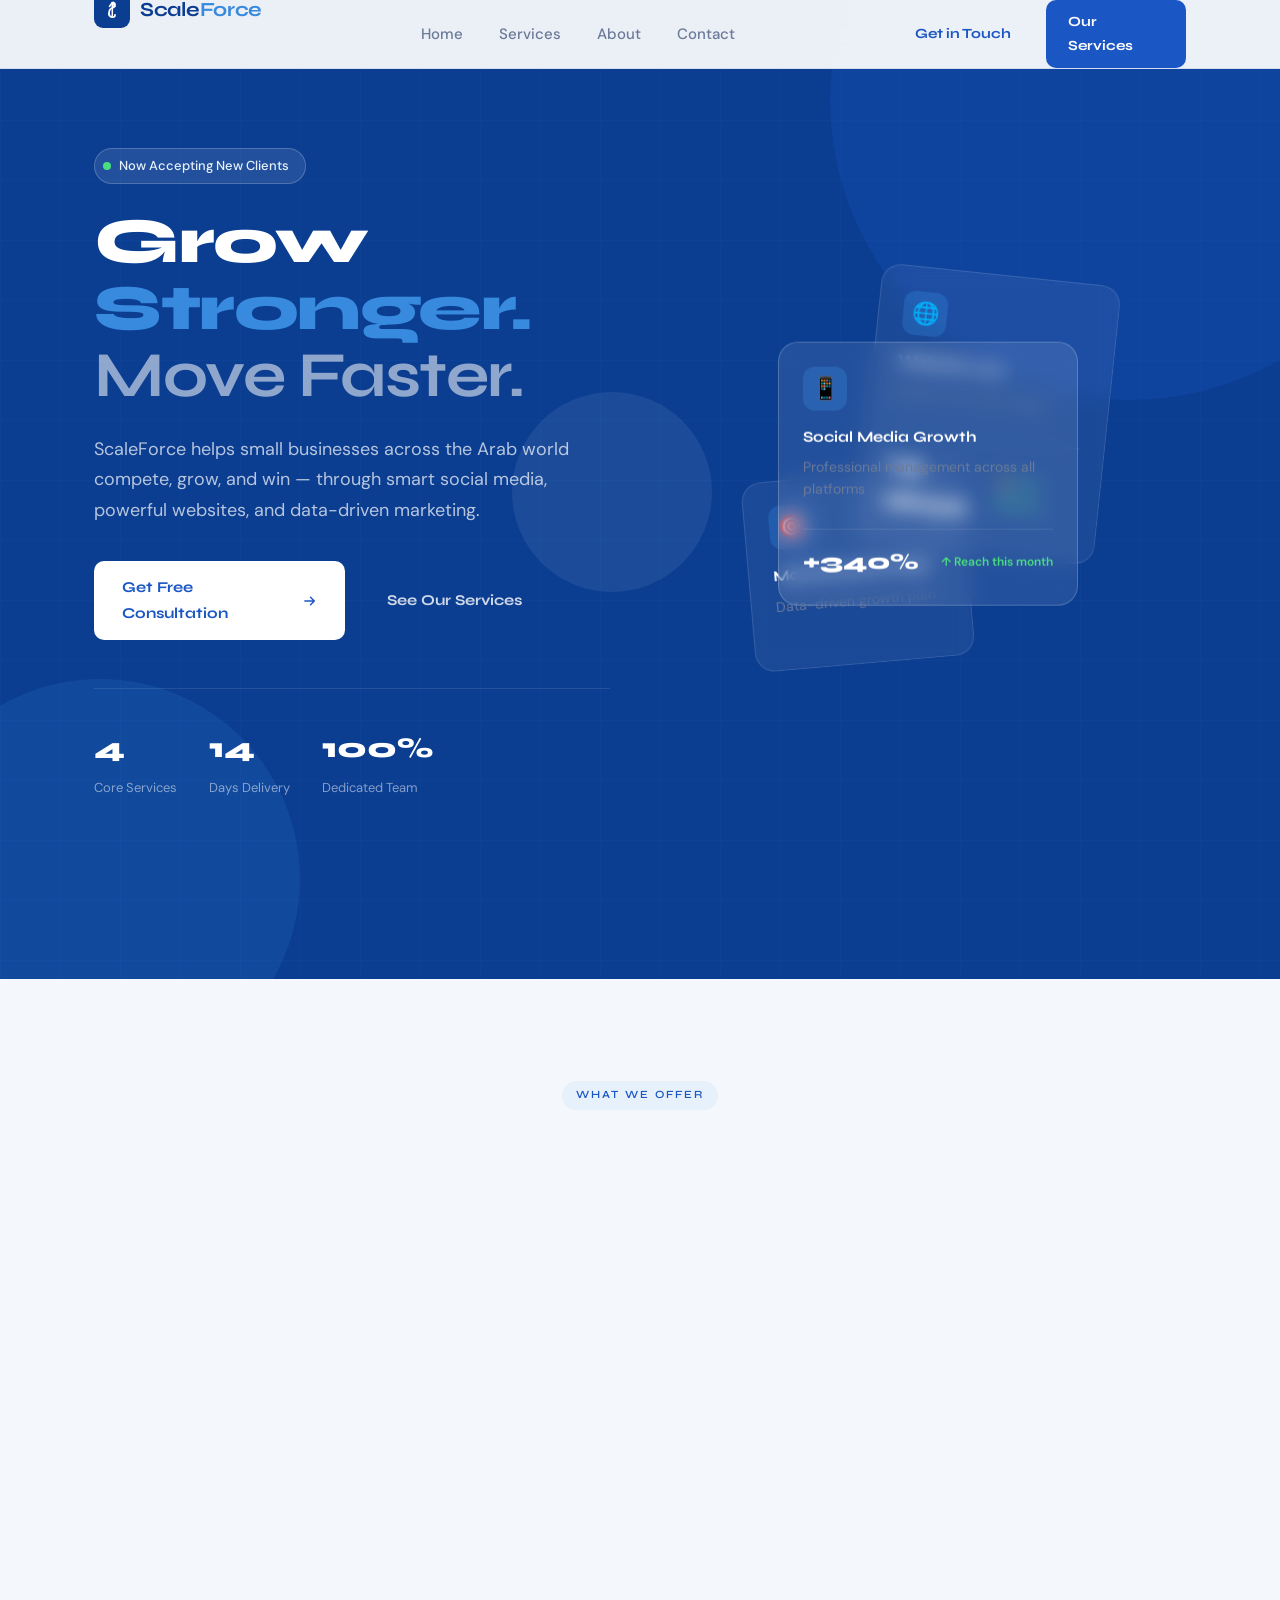
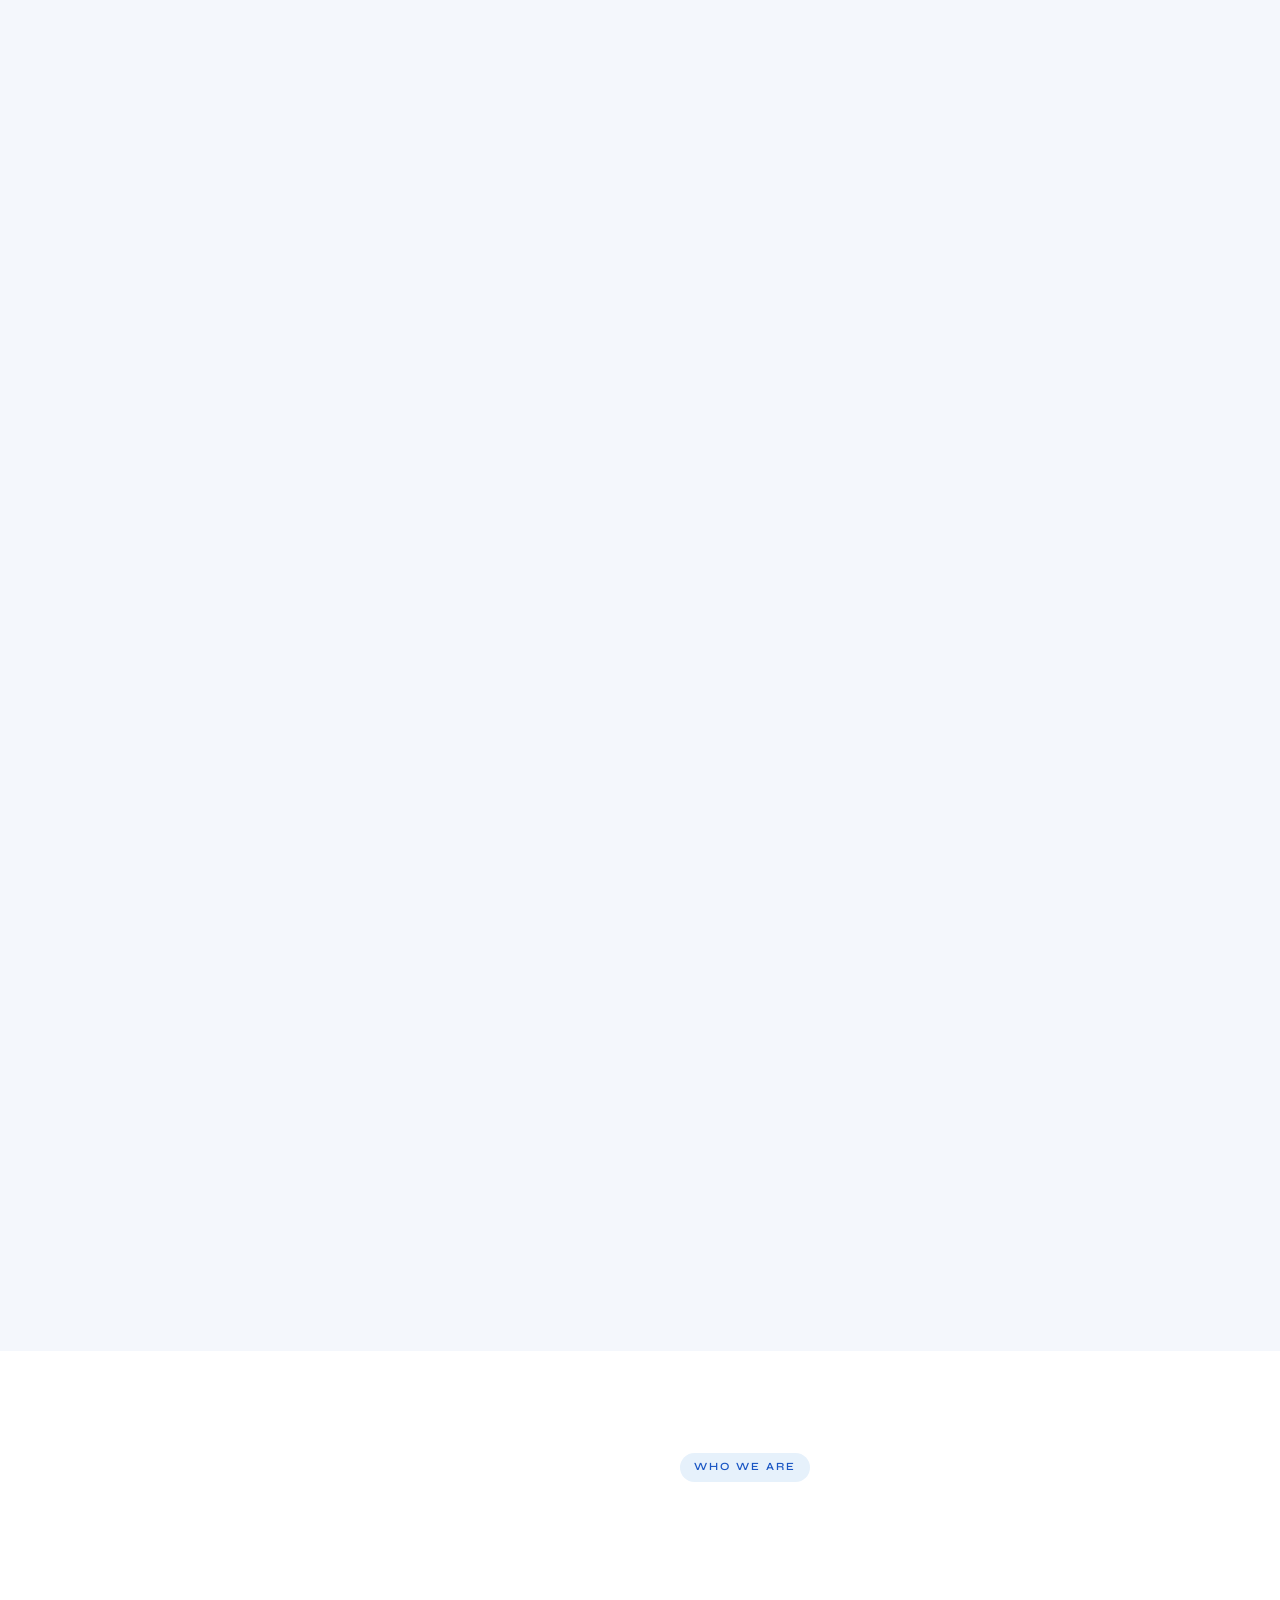
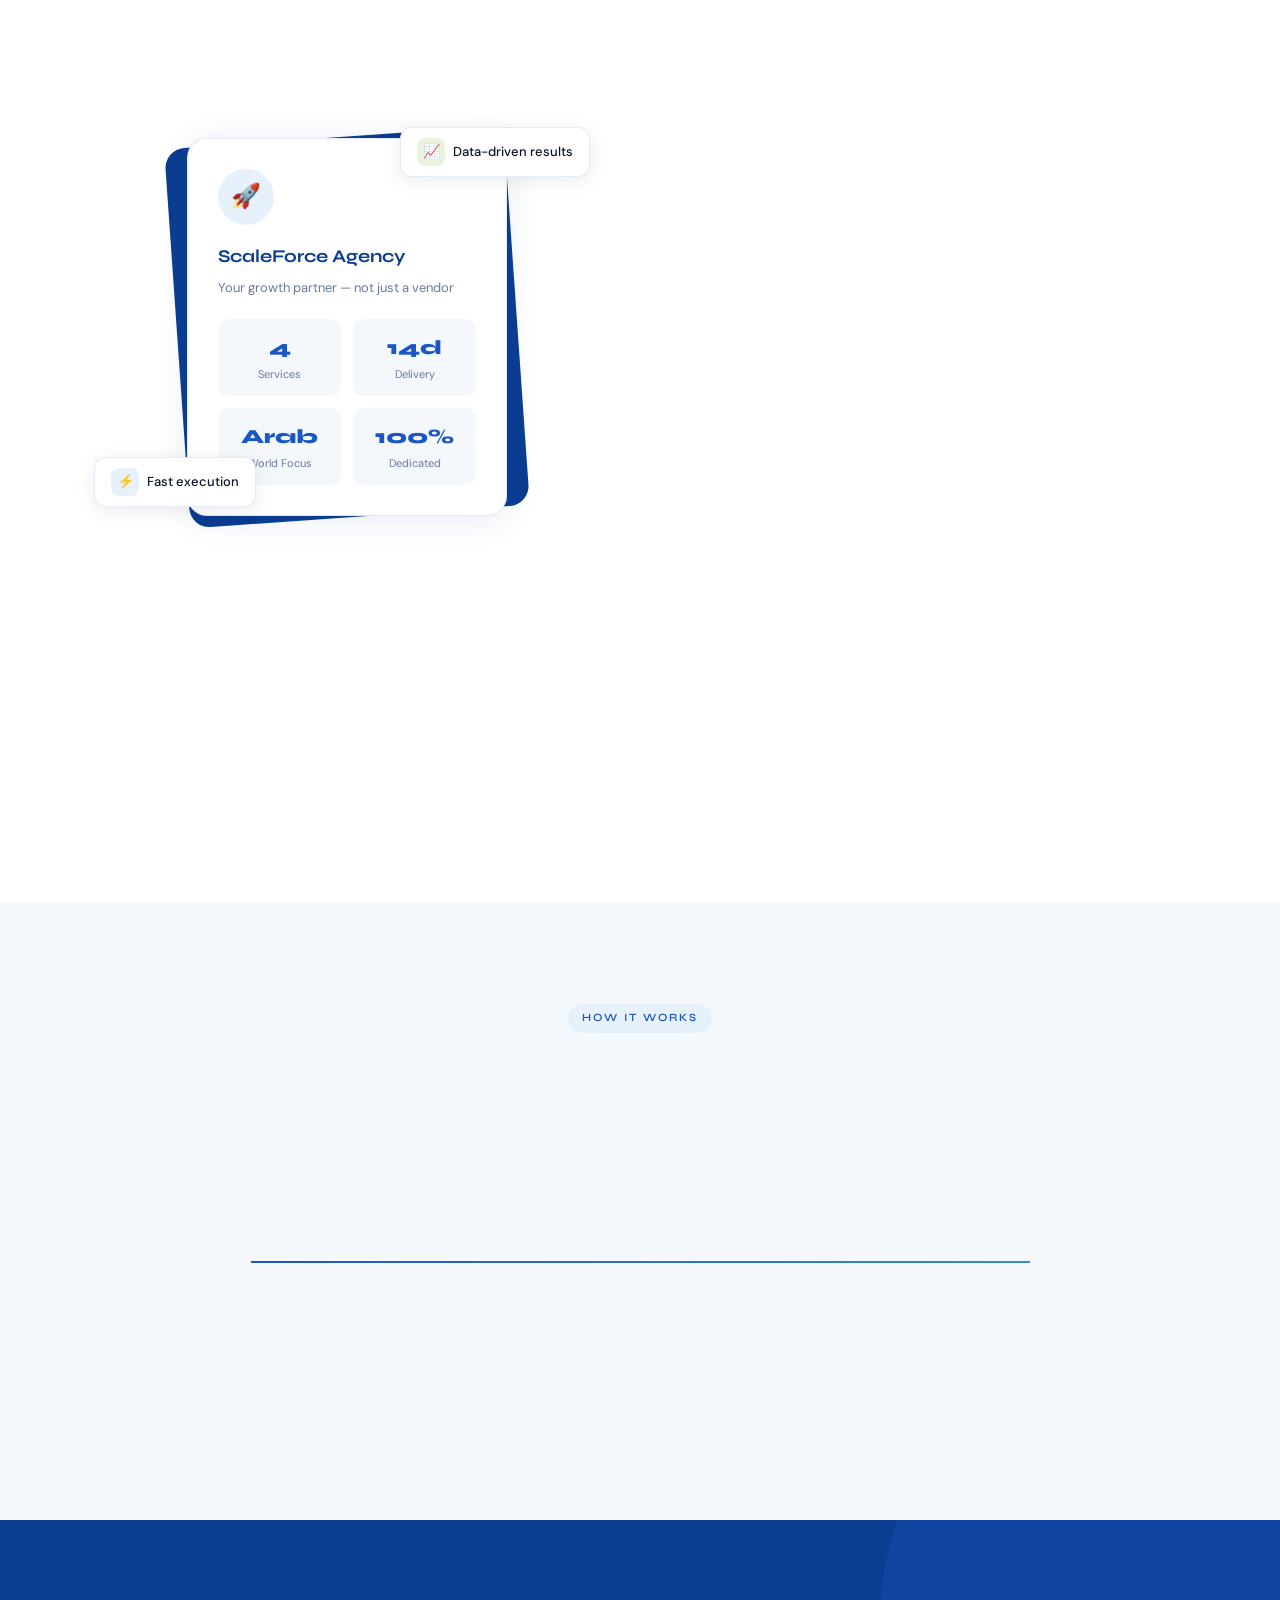
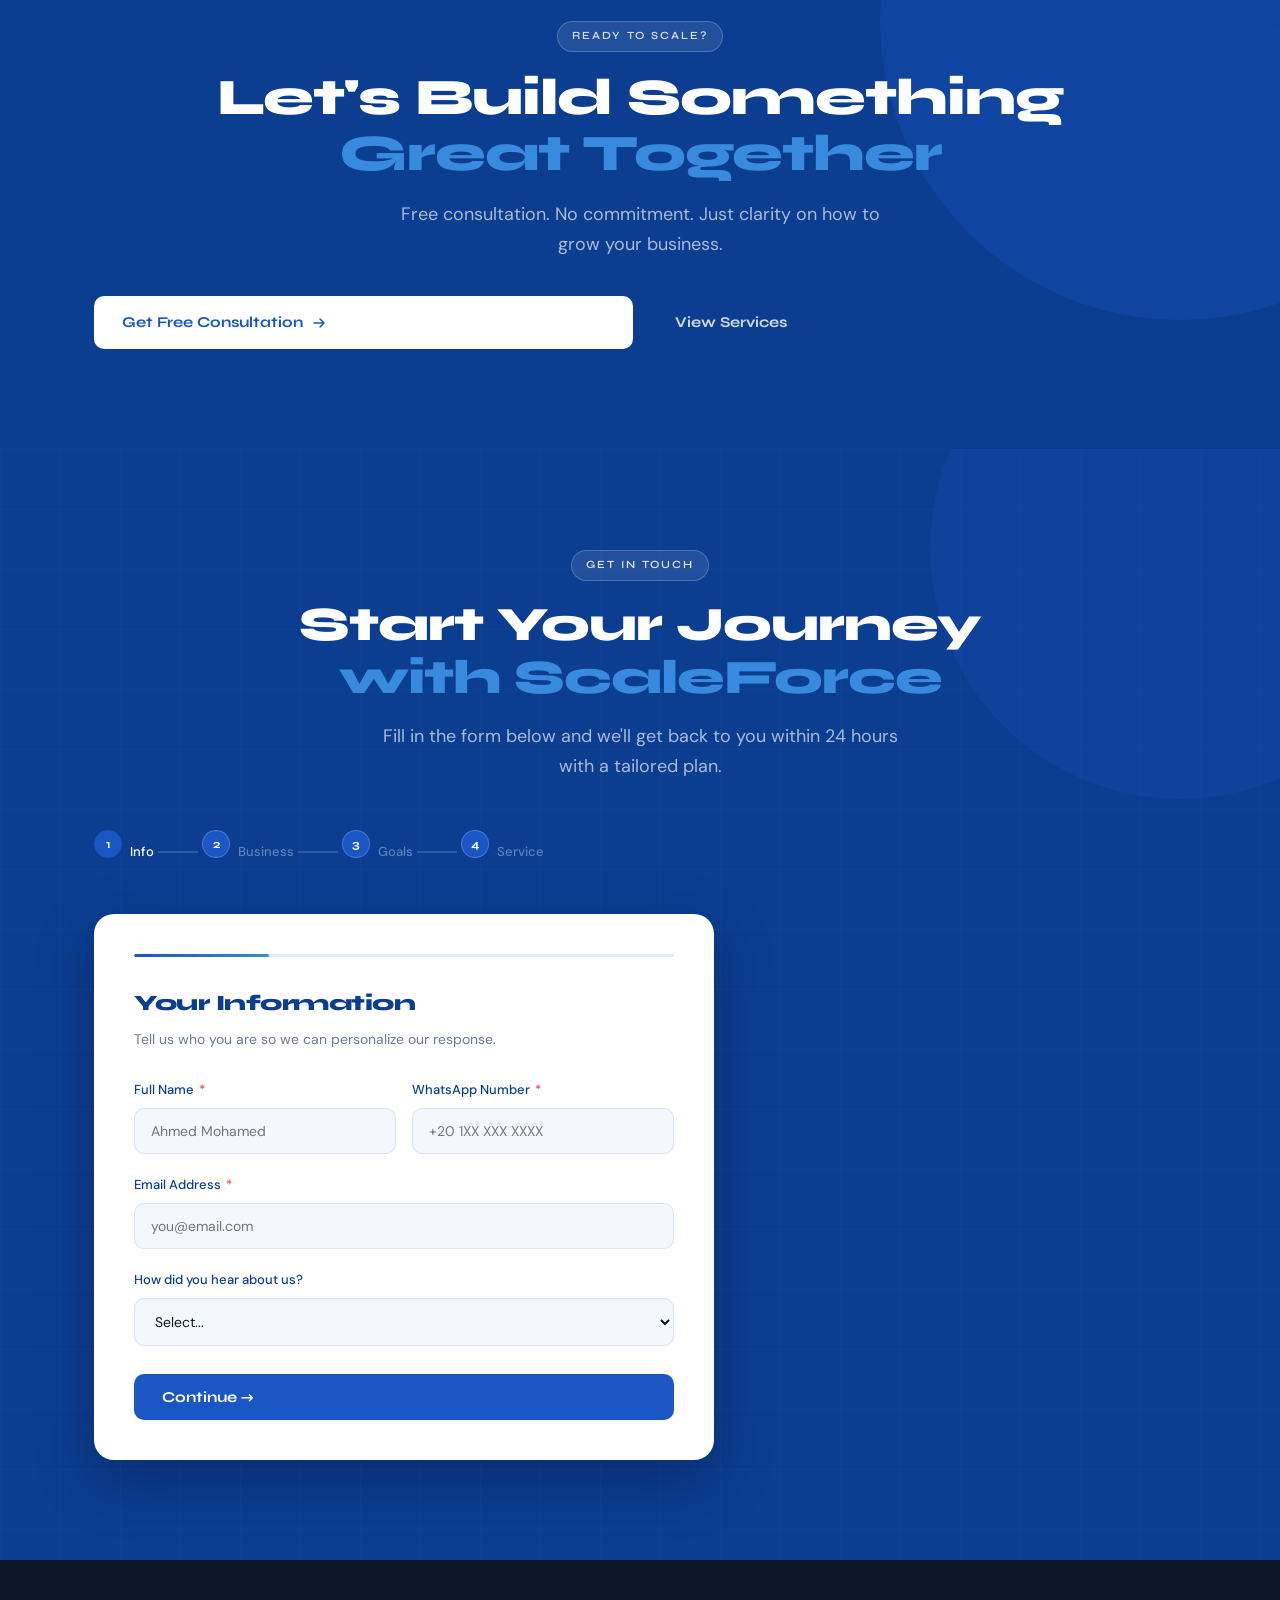
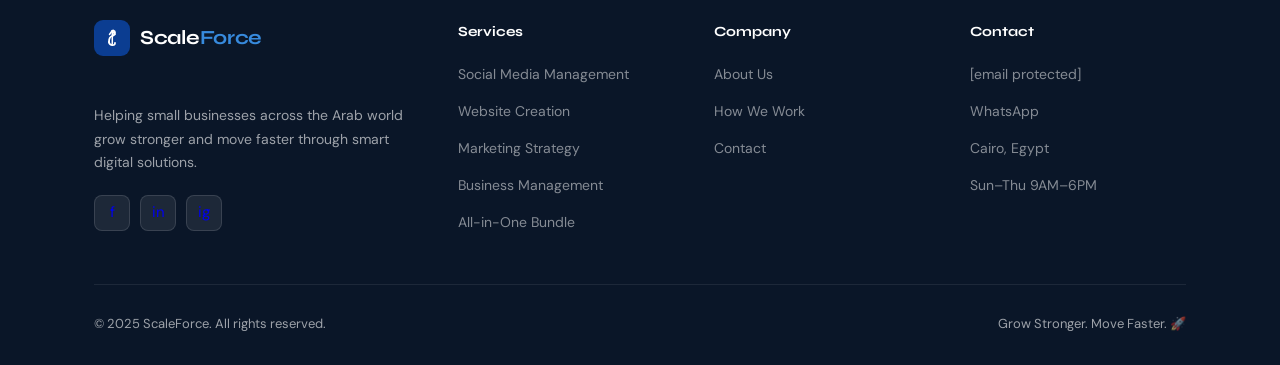
==== commit cfe9675f: "Revert "feat: AI Creative Lab — autonomous performance marketing dashboard"" ====
--- a/index.html
+++ b/index.html
@@ -1225,11 +1225,10 @@
         <li><a href="#services">Services</a></li>
         <li><a href="#about">About</a></li>
         <li><a href="#contact">Contact</a></li>
-        <li><a href="creative-lab.html" style="color:var(--mid);font-weight:600;">✨ AI Creative Lab</a></li>
       </ul>
       <div class="nav-cta">
-        <a href="creative-lab.html" class="btn btn-outline" style="padding:10px 22px;font-size:14px;">✨ AI Creative Lab</a>
-        <a href="#contact" class="btn btn-primary" style="padding:10px 22px;font-size:14px;">Get in Touch</a>
+        <a href="#contact" class="btn btn-outline" style="padding:10px 22px;font-size:14px;">Get in Touch</a>
+        <a href="#services" class="btn btn-primary" style="padding:10px 22px;font-size:14px;">Our Services</a>
       </div>
       <div class="hamburger" onclick="toggleMenu()">
         <span></span><span></span><span></span>
@@ -1240,7 +1239,6 @@
       <a href="#services" onclick="closeMenu()">Services</a>
       <a href="#about" onclick="closeMenu()">About</a>
       <a href="#contact" onclick="closeMenu()">Contact</a>
-      <a href="creative-lab.html" onclick="closeMenu()">✨ AI Creative Lab</a>
       <a href="#contact" class="btn btn-primary" onclick="closeMenu()">Get Free Consultation</a>
     </div>
   </div>
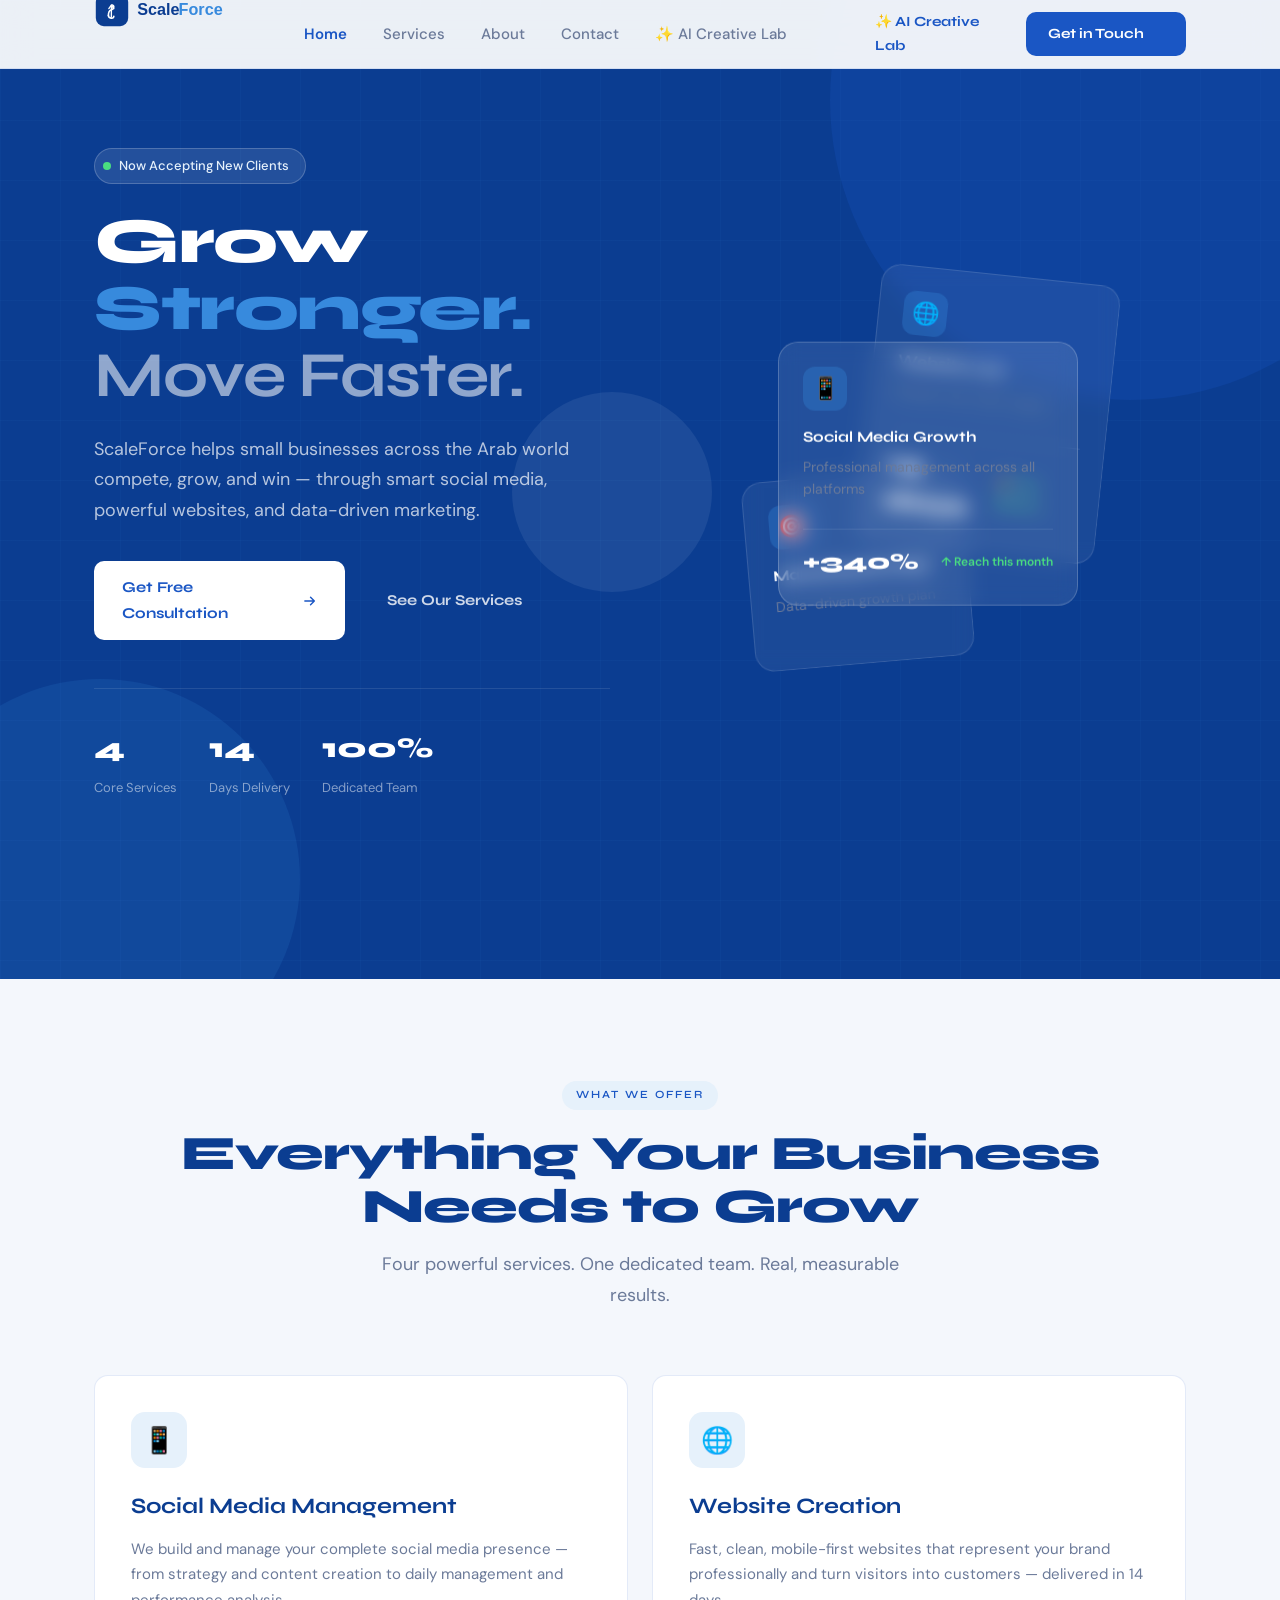
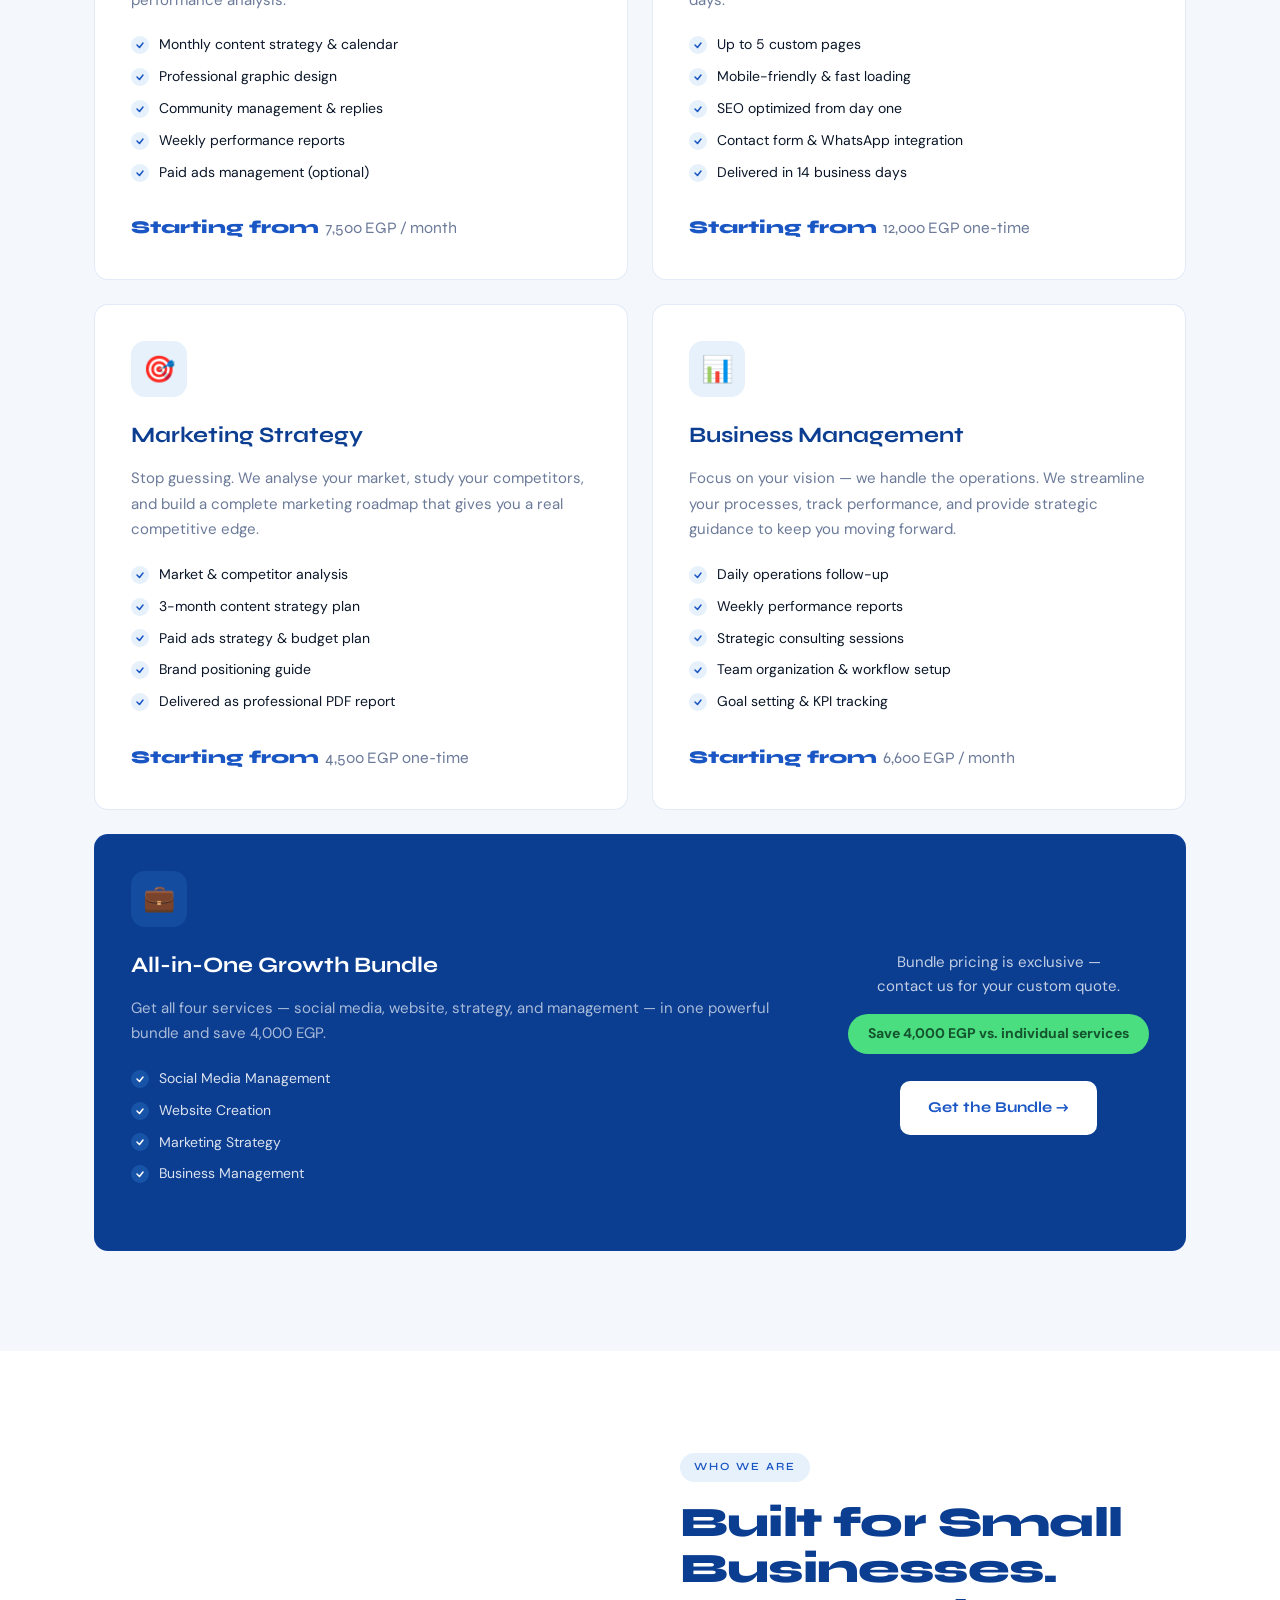
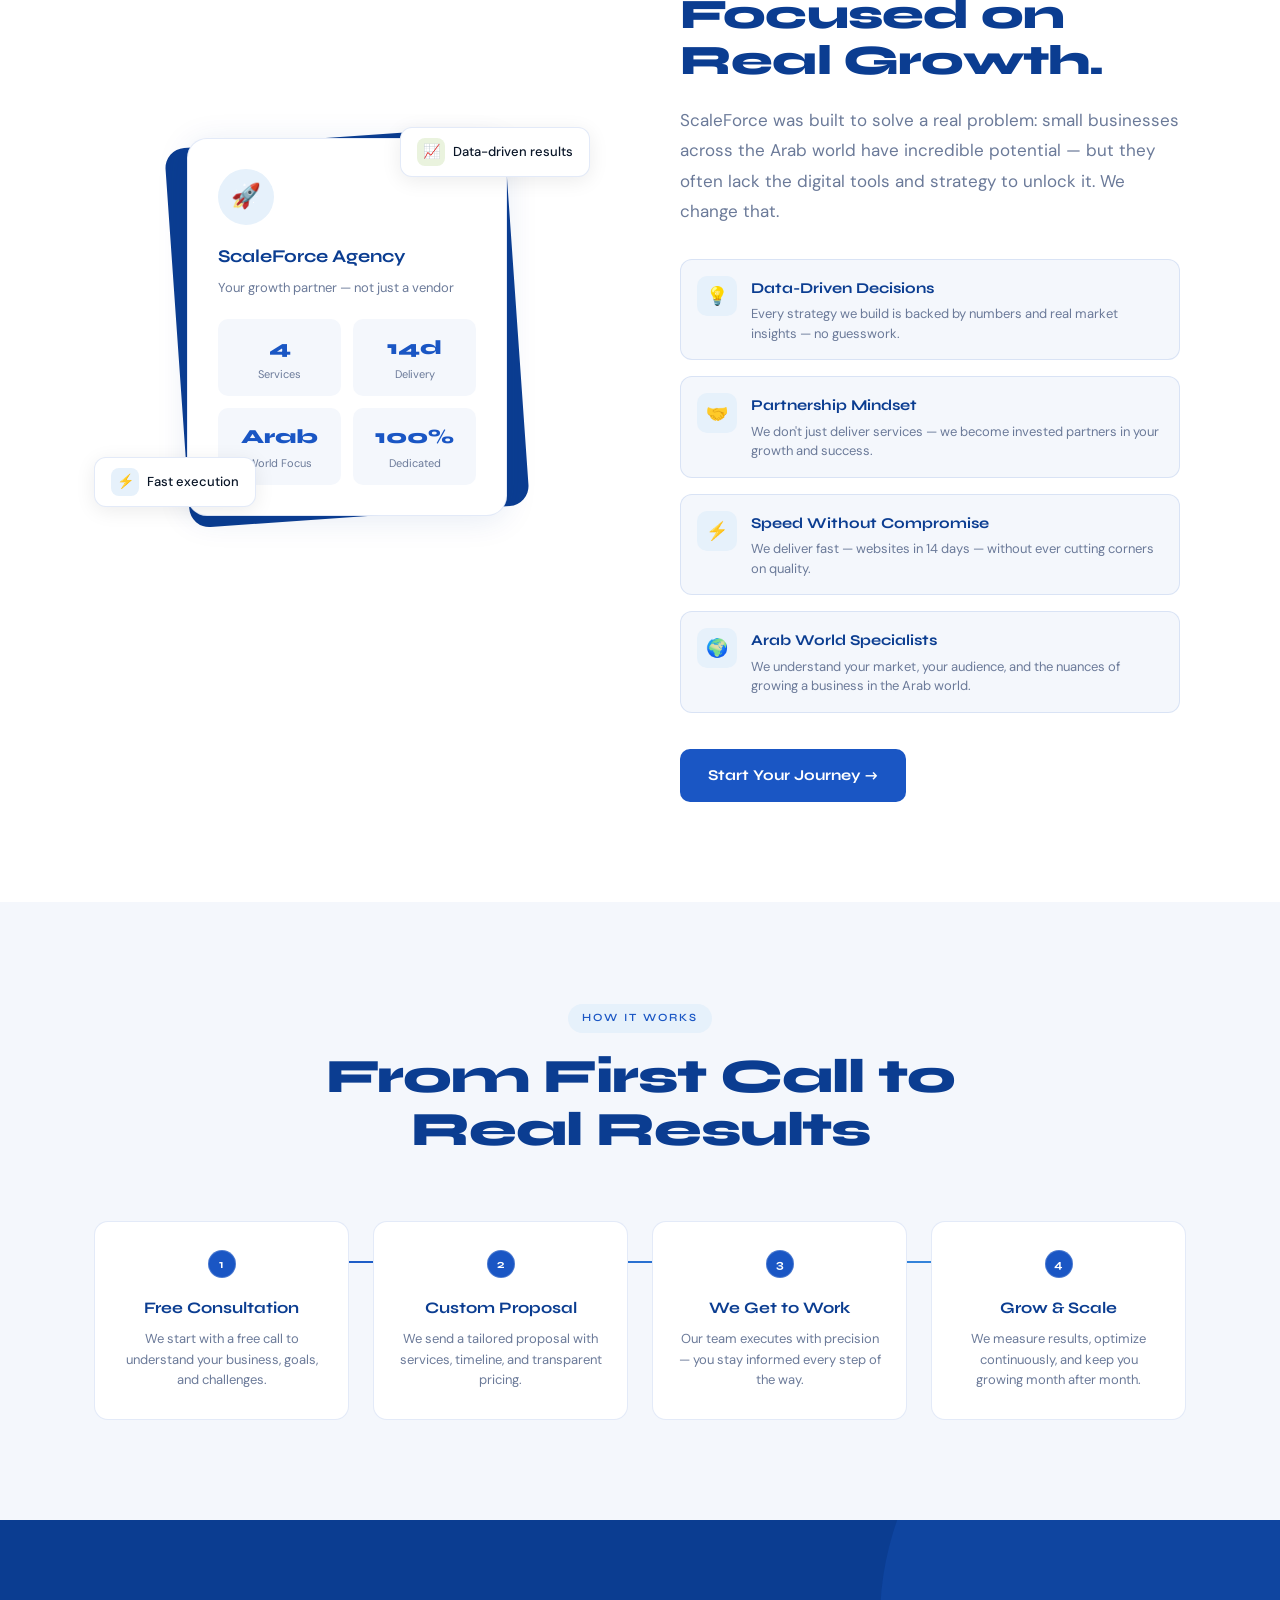
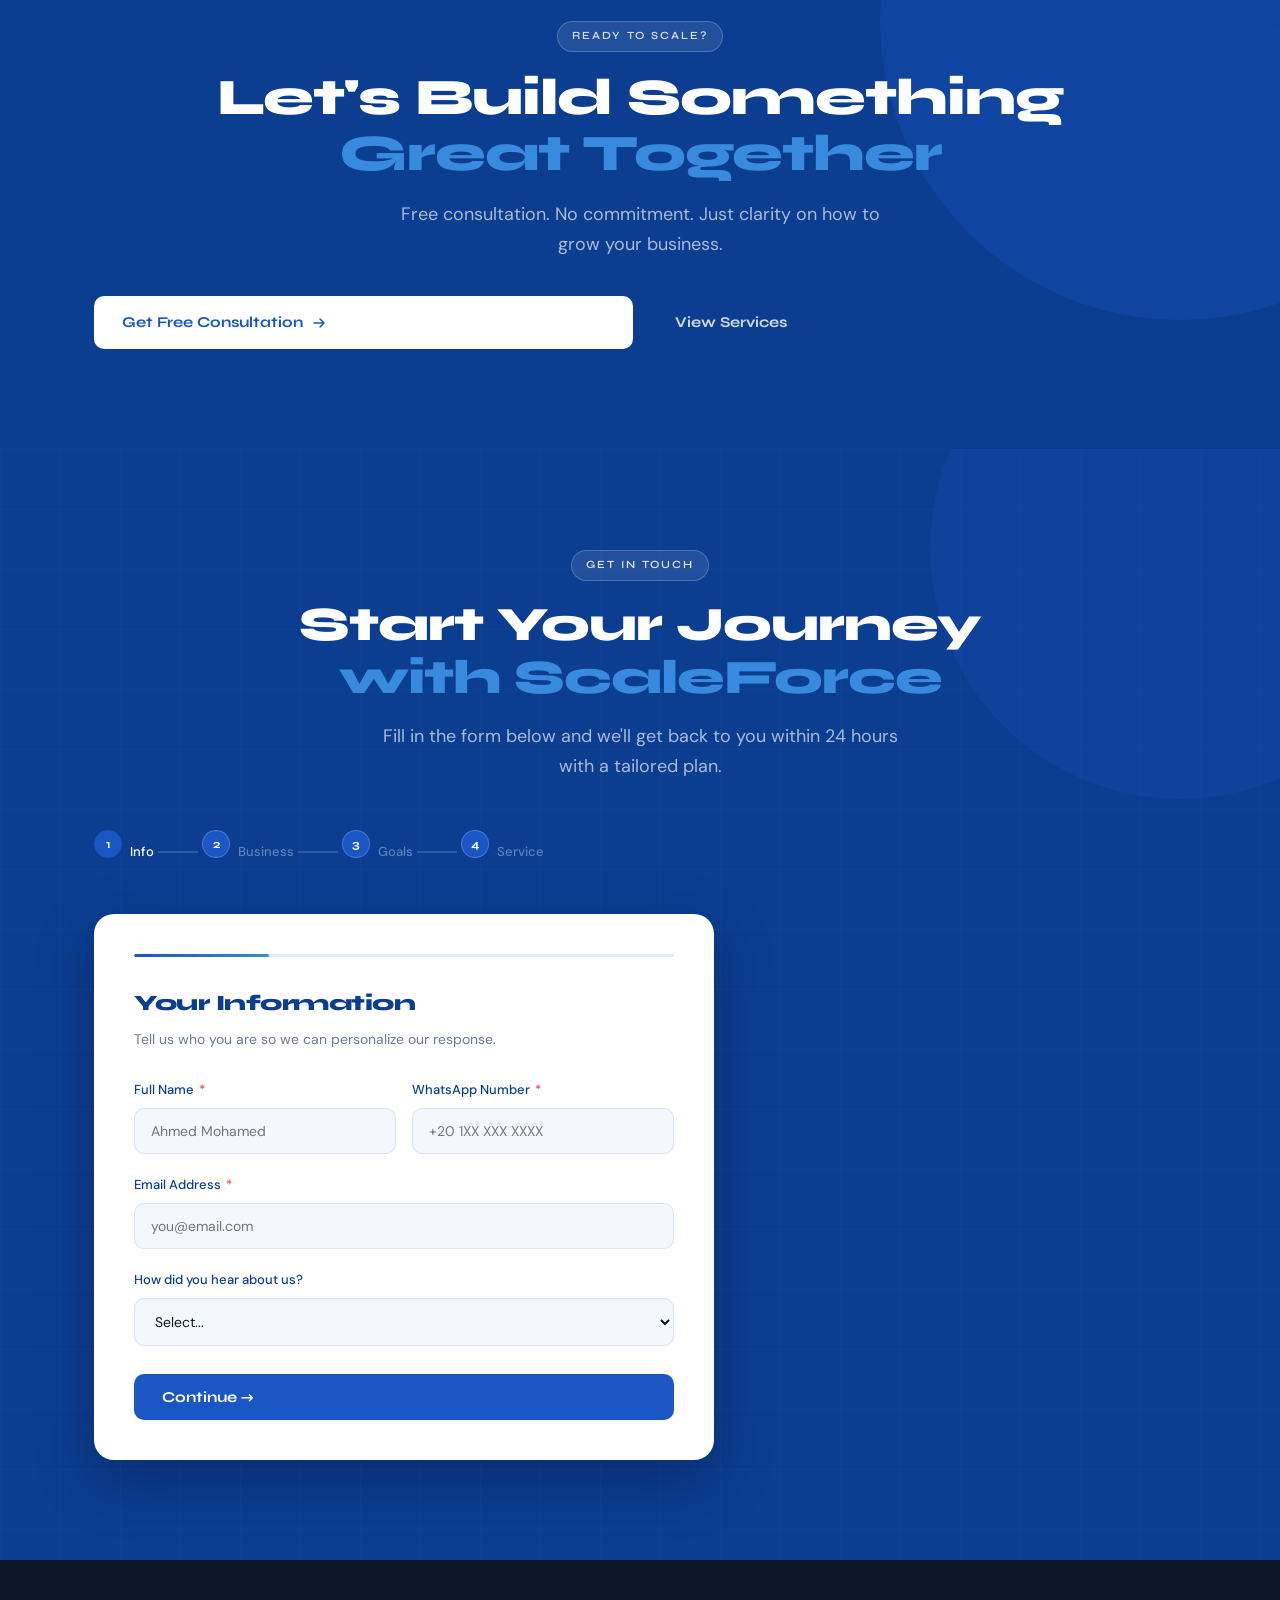
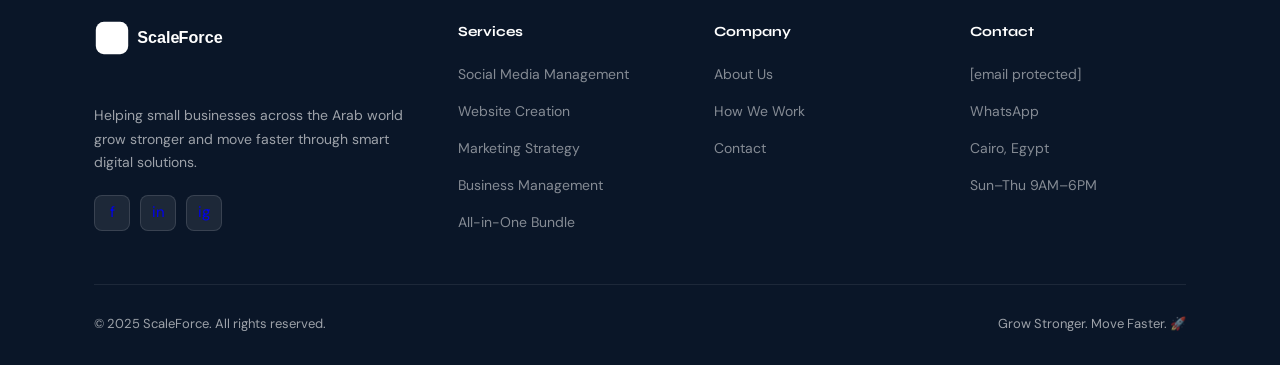
==== commit 9bac7448: "Restructure site into /assets, /css, /js folders; extract CSS and JS; add logo SVG Co-authored-by: Y" ====
--- a/index.html
+++ b/index.html
@@ -1,1207 +1,18 @@
 <!DOCTYPE html>
 <html lang="en">
 <head>
-<meta charset="UTF-8">
-<meta name="viewport" content="width=device-width, initial-scale=1.0">
-<title>ScaleForce — Grow Stronger. Move Faster.</title>
-<meta name="description" content="ScaleForce helps small businesses grow through social media management, website creation, marketing strategy, and business consulting.">
-<link rel="preconnect" href="https://fonts.googleapis.com">
-<link rel="preconnect" href="https://fonts.gstatic.com" crossorigin>
-<link href="https://fonts.googleapis.com/css2?family=Syne:wght@400;600;700;800&family=DM+Sans:ital,opsz,wght@0,9..40,300;0,9..40,400;0,9..40,500;1,9..40,300&display=swap" rel="stylesheet">
-<style>
-/* ── Reset & Variables ─────────────────────── */
-*, *::before, *::after { box-sizing: border-box; margin: 0; padding: 0; }
- 
-:root {
-  --navy:   #0B3D91;
-  --blue:   #1A56C4;
-  --mid:    #378ADD;
-  --light:  #E6F1FB;
-  --white:  #FFFFFF;
-  --off:    #F4F7FC;
-  --dark:   #0A1628;
-  --gray:   #6B7A99;
-  --border: rgba(26,86,196,0.12);
-  --shadow: 0 4px 32px rgba(11,61,145,0.10);
-  --r:      14px;
-  --font-head: 'Syne', sans-serif;
-  --font-body: 'DM Sans', sans-serif;
-}
- 
-html { scroll-behavior: smooth; }
- 
-body {
-  font-family: var(--font-body);
-  color: var(--dark);
-  background: var(--white);
-  overflow-x: hidden;
-  line-height: 1.7;
-}
- 
-/* ── Scrollbar ──────────────────────────────── */
-::-webkit-scrollbar { width: 6px; }
-::-webkit-scrollbar-track { background: var(--off); }
-::-webkit-scrollbar-thumb { background: var(--mid); border-radius: 3px; }
- 
-/* ── Utility ────────────────────────────────── */
-.container { max-width: 1140px; margin: 0 auto; padding: 0 24px; }
-.tag {
-  display: inline-block;
-  font-family: var(--font-head);
-  font-size: 11px;
-  font-weight: 600;
-  letter-spacing: 2px;
-  text-transform: uppercase;
-  color: var(--blue);
-  background: var(--light);
-  padding: 5px 14px;
-  border-radius: 30px;
-  margin-bottom: 18px;
-}
-.btn {
-  display: inline-flex;
-  align-items: center;
-  gap: 8px;
-  font-family: var(--font-head);
-  font-weight: 600;
-  font-size: 15px;
-  padding: 14px 28px;
-  border-radius: 50px;
-  cursor: pointer;
-  transition: all 0.25s ease;
-  border: none;
-  text-decoration: none;
-}
-.btn-primary {
-  background: var(--blue);
-  color: var(--white);
-}
-.btn-primary:hover {
-  background: var(--navy);
-  transform: translateY(-2px);
-  box-shadow: 0 8px 24px rgba(26,86,196,0.3);
-}
-.btn-outline {
-  background: transparent;
-  color: var(--blue);
-  border: 1.5px solid var(--blue);
-}
-.btn-outline:hover {
-  background: var(--light);
-  transform: translateY(-2px);
-}
-.btn-white {
-  background: var(--white);
-  color: var(--blue);
-}
-.btn-white:hover {
-  background: var(--light);
-  transform: translateY(-2px);
-}
- 
-/* ── Nav ────────────────────────────────────── */
-nav {
-  position: fixed;
-  top: 0; left: 0; right: 0;
-  z-index: 100;
-  background: rgba(255,255,255,0.92);
-  backdrop-filter: blur(16px);
-  border-bottom: 1px solid var(--border);
-  transition: all 0.3s ease;
-}
-.nav-inner {
-  display: flex;
-  align-items: center;
-  justify-content: space-between;
-  height: 68px;
-}
-.logo {
-  display: flex;
-  align-items: center;
-  gap: 10px;
-  text-decoration: none;
-}
-.logo-symbol {
-  width: 36px;
-  height: 36px;
-  background: var(--navy);
-  border-radius: 9px;
-  display: flex;
-  align-items: center;
-  justify-content: center;
-  flex-shrink: 0;
-}
-.logo-symbol svg {
-  width: 20px;
-  height: 20px;
-}
-.logo-text {
-  font-family: var(--font-head);
-  font-weight: 700;
-  font-size: 20px;
-  color: var(--navy);
-  letter-spacing: -0.3px;
-}
-.logo-text span { color: var(--mid); }
-.nav-links {
-  display: flex;
-  align-items: center;
-  gap: 36px;
-  list-style: none;
-}
-.nav-links a {
-  font-family: var(--font-body);
-  font-size: 15px;
-  font-weight: 500;
-  color: var(--gray);
-  text-decoration: none;
-  transition: color 0.2s;
-}
-.nav-links a:hover { color: var(--blue); }
-.nav-cta { display: flex; align-items: center; gap: 12px; }
-.hamburger {
-  display: none;
-  flex-direction: column;
-  gap: 5px;
-  cursor: pointer;
-  padding: 4px;
-}
-.hamburger span {
-  display: block;
-  width: 24px;
-  height: 2px;
-  background: var(--navy);
-  border-radius: 2px;
-  transition: all 0.3s;
-}
-.mobile-menu {
-  display: none;
-  flex-direction: column;
-  gap: 0;
-  border-top: 1px solid var(--border);
-  padding: 12px 0 20px;
-}
-.mobile-menu a {
-  padding: 12px 24px;
-  font-size: 15px;
-  font-weight: 500;
-  color: var(--dark);
-  text-decoration: none;
-}
-.mobile-menu a:hover { color: var(--blue); background: var(--off); }
-.mobile-menu .btn { margin: 8px 24px 0; }
- 
-/* ── Hero ───────────────────────────────────── */
-#home {
-  min-height: 100vh;
-  display: flex;
-  align-items: center;
-  padding-top: 68px;
-  background: var(--navy);
-  position: relative;
-  overflow: hidden;
-}
-.hero-bg {
-  position: absolute;
-  inset: 0;
-  overflow: hidden;
-  pointer-events: none;
-}
-.hero-bg .circle {
-  position: absolute;
-  border-radius: 50%;
-}
-.hero-bg .c1 {
-  width: 600px; height: 600px;
-  background: rgba(26,86,196,0.25);
-  top: -200px; right: -150px;
-  animation: float1 8s ease-in-out infinite;
-}
-.hero-bg .c2 {
-  width: 400px; height: 400px;
-  background: rgba(55,138,221,0.15);
-  bottom: -100px; left: -100px;
-  animation: float2 10s ease-in-out infinite;
-}
-.hero-bg .c3 {
-  width: 200px; height: 200px;
-  background: rgba(230,241,251,0.08);
-  top: 40%; left: 40%;
-  animation: float1 6s ease-in-out infinite reverse;
-}
-.hero-grid {
-  position: absolute;
-  inset: 0;
-  background-image:
-    linear-gradient(rgba(55,138,221,0.06) 1px, transparent 1px),
-    linear-gradient(90deg, rgba(55,138,221,0.06) 1px, transparent 1px);
-  background-size: 60px 60px;
-}
-@keyframes float1 {
-  0%, 100% { transform: translateY(0) scale(1); }
-  50% { transform: translateY(-30px) scale(1.05); }
-}
-@keyframes float2 {
-  0%, 100% { transform: translateY(0) scale(1); }
-  50% { transform: translateY(20px) scale(0.96); }
-}
-.hero-inner {
-  display: grid;
-  grid-template-columns: 1fr 1fr;
-  gap: 60px;
-  align-items: center;
-  padding: 80px 0;
-  position: relative;
-  z-index: 2;
-}
-.hero-tag {
-  display: inline-flex;
-  align-items: center;
-  gap: 8px;
-  background: rgba(255,255,255,0.1);
-  border: 1px solid rgba(255,255,255,0.2);
-  color: var(--light);
-  font-size: 13px;
-  font-weight: 500;
-  padding: 6px 16px 6px 8px;
-  border-radius: 30px;
-  margin-bottom: 24px;
-}
-.hero-tag-dot {
-  width: 8px; height: 8px;
-  background: #4ADE80;
-  border-radius: 50%;
-  animation: pulse 2s ease-in-out infinite;
-}
-@keyframes pulse {
-  0%, 100% { opacity: 1; transform: scale(1); }
-  50% { opacity: 0.6; transform: scale(0.8); }
-}
-.hero-title {
-  font-family: var(--font-head);
-  font-size: clamp(42px, 5vw, 64px);
-  font-weight: 800;
-  line-height: 1.05;
-  color: var(--white);
-  letter-spacing: -1.5px;
-  margin-bottom: 24px;
-}
-.hero-title .accent { color: var(--mid); }
-.hero-title .line2 {
-  display: block;
-  color: rgba(255,255,255,0.55);
-  font-weight: 700;
-}
-.hero-desc {
-  font-size: 18px;
-  color: rgba(255,255,255,0.7);
-  line-height: 1.7;
-  margin-bottom: 36px;
-  max-width: 480px;
-}
-.hero-btns {
-  display: flex;
-  align-items: center;
-  gap: 14px;
-  flex-wrap: wrap;
-}
-.hero-stats {
-  display: flex;
-  gap: 32px;
-  margin-top: 48px;
-  padding-top: 36px;
-  border-top: 1px solid rgba(255,255,255,0.1);
-}
-.stat-item { display: flex; flex-direction: column; gap: 4px; }
-.stat-num {
-  font-family: var(--font-head);
-  font-size: 28px;
-  font-weight: 800;
-  color: var(--white);
-}
-.stat-label {
-  font-size: 13px;
-  color: rgba(255,255,255,0.5);
-}
-.hero-visual {
-  display: flex;
-  justify-content: center;
-  align-items: center;
-}
-.hero-card-stack { position: relative; width: 360px; height: 440px; }
-.hero-card {
-  position: absolute;
-  background: rgba(255,255,255,0.06);
-  border: 1px solid rgba(255,255,255,0.12);
-  border-radius: 20px;
-  padding: 24px;
-  backdrop-filter: blur(10px);
-}
-.hero-card.main {
-  width: 300px;
-  top: 50%; left: 50%;
-  transform: translate(-50%, -50%);
-  background: rgba(255,255,255,0.1);
-  border-color: rgba(255,255,255,0.2);
-  z-index: 3;
-  animation: cardFloat 4s ease-in-out infinite;
-}
-.hero-card.c2 {
-  width: 240px;
-  top: 20px; right: 0;
-  transform: rotate(6deg);
-  z-index: 2;
-  animation: cardFloat2 5s ease-in-out infinite;
-}
-.hero-card.c3 {
-  width: 220px;
-  bottom: 30px; left: 0;
-  transform: rotate(-5deg);
-  z-index: 1;
-  animation: cardFloat 6s ease-in-out infinite reverse;
-}
-@keyframes cardFloat {
-  0%, 100% { transform: translate(-50%, -50%) translateY(0); }
-  50% { transform: translate(-50%, -50%) translateY(-12px); }
-}
-@keyframes cardFloat2 {
-  0%, 100% { transform: rotate(6deg) translateY(0); }
-  50% { transform: rotate(6deg) translateY(-8px); }
-}
-.card-icon {
-  width: 44px; height: 44px;
-  background: rgba(55,138,221,0.3);
-  border-radius: 12px;
-  display: flex;
-  align-items: center;
-  justify-content: center;
-  margin-bottom: 14px;
-  font-size: 22px;
-}
-.card-title-text {
-  font-family: var(--font-head);
-  font-size: 15px;
-  font-weight: 700;
-  color: var(--white);
-  margin-bottom: 6px;
-}
-.card-sub {
-  font-size: 12px;
-  color: rgba(255,255,255,0.55);
-  line-height: 1.5;
-}
-.card-metric {
-  margin-top: 14px;
-  padding-top: 14px;
-  border-top: 1px solid rgba(255,255,255,0.1);
-  display: flex;
-  align-items: center;
-  justify-content: space-between;
-}
-.metric-val {
-  font-family: var(--font-head);
-  font-size: 22px;
-  font-weight: 800;
-  color: var(--white);
-}
-.metric-up {
-  font-size: 12px;
-  color: #4ADE80;
-  font-weight: 600;
-}
- 
-/* ── Section Base ───────────────────────────── */
-section { padding: 100px 0; }
-.section-header {
-  text-align: center;
-  margin-bottom: 64px;
-}
-.section-title {
-  font-family: var(--font-head);
-  font-size: clamp(32px, 4vw, 48px);
-  font-weight: 800;
-  letter-spacing: -1px;
-  line-height: 1.1;
-  color: var(--navy);
-  margin-bottom: 16px;
-}
-.section-desc {
-  font-size: 18px;
-  color: var(--gray);
-  max-width: 540px;
-  margin: 0 auto;
-  line-height: 1.7;
-}
- 
-/* ── Services ───────────────────────────────── */
-#services { background: var(--off); }
-.services-grid {
-  display: grid;
-  grid-template-columns: repeat(2, 1fr);
-  gap: 24px;
-}
-.service-card {
-  background: var(--white);
-  border: 1px solid var(--border);
-  border-radius: var(--r);
-  padding: 36px;
-  transition: all 0.3s ease;
-  position: relative;
-  overflow: hidden;
-}
-.service-card::before {
-  content: '';
-  position: absolute;
-  top: 0; left: 0; right: 0;
-  height: 3px;
-  background: linear-gradient(90deg, var(--blue), var(--mid));
-  transform: scaleX(0);
-  transform-origin: left;
-  transition: transform 0.3s ease;
-}
-.service-card:hover {
-  transform: translateY(-6px);
-  box-shadow: var(--shadow);
-  border-color: rgba(26,86,196,0.2);
-}
-.service-card:hover::before { transform: scaleX(1); }
-.service-icon {
-  width: 56px; height: 56px;
-  background: var(--light);
-  border-radius: 14px;
-  display: flex;
-  align-items: center;
-  justify-content: center;
-  font-size: 26px;
-  margin-bottom: 20px;
-}
-.service-name {
-  font-family: var(--font-head);
-  font-size: 22px;
-  font-weight: 700;
-  color: var(--navy);
-  margin-bottom: 12px;
-}
-.service-desc {
-  font-size: 15px;
-  color: var(--gray);
-  line-height: 1.7;
-  margin-bottom: 20px;
-}
-.service-features {
-  list-style: none;
-  display: flex;
-  flex-direction: column;
-  gap: 8px;
-  margin-bottom: 28px;
-}
-.service-features li {
-  display: flex;
-  align-items: center;
-  gap: 10px;
-  font-size: 14px;
-  color: var(--dark);
-}
-.service-features li::before {
-  content: '';
-  width: 18px; height: 18px;
-  background: var(--light);
-  border-radius: 50%;
-  display: flex;
-  align-items: center;
-  justify-content: center;
-  flex-shrink: 0;
-  background-image: url("data:image/svg+xml,%3Csvg xmlns='http://www.w3.org/2000/svg' width='10' height='10' viewBox='0 0 10 10'%3E%3Cpath d='M2 5l2.5 2.5L8 3' stroke='%231A56C4' stroke-width='1.5' fill='none' stroke-linecap='round' stroke-linejoin='round'/%3E%3C/svg%3E");
-  background-repeat: no-repeat;
-  background-position: center;
-}
-.service-price {
-  font-family: var(--font-head);
-  font-size: 24px;
-  font-weight: 800;
-  color: var(--blue);
-}
-.service-price span {
-  font-size: 16px;
-  font-weight: 400;
-  color: var(--gray);
-}
-.service-price { font-size: 18px; }
-.bundle-card {
-  grid-column: 1 / -1;
-  background: var(--navy);
-  color: var(--white);
-  display: grid;
-  grid-template-columns: 1fr auto;
-  gap: 40px;
-  align-items: center;
-}
-.bundle-card::before {
-  background: linear-gradient(90deg, var(--mid), var(--light));
-}
-.bundle-card .service-name { color: var(--white); }
-.bundle-card .service-desc { color: rgba(255,255,255,0.65); }
-.bundle-card .service-features li { color: rgba(255,255,255,0.85); }
-.bundle-card .service-features li::before {
-  background-color: rgba(55,138,221,0.3);
-  background-image: url("data:image/svg+xml,%3Csvg xmlns='http://www.w3.org/2000/svg' width='10' height='10' viewBox='0 0 10 10'%3E%3Cpath d='M2 5l2.5 2.5L8 3' stroke='%23FFFFFF' stroke-width='1.5' fill='none' stroke-linecap='round' stroke-linejoin='round'/%3E%3C/svg%3E");
-}
-.bundle-pricing { text-align: center; }
- 
-.bundle-save {
-  display: inline-block;
-  background: #4ADE80;
-  color: #14532D;
-  font-size: 13px;
-  font-weight: 700;
-  padding: 4px 12px;
-  border-radius: 20px;
-}
- 
-/* ── Why Us ─────────────────────────────────── */
-#about { background: var(--white); }
-.about-grid {
-  display: grid;
-  grid-template-columns: 1fr 1fr;
-  gap: 80px;
-  align-items: center;
-}
-.about-visual {
-  position: relative;
-  height: 480px;
-}
-.about-bg-card {
-  position: absolute;
-  background: var(--navy);
-  border-radius: 20px;
-  width: 340px;
-  height: 380px;
-  top: 50%;
-  left: 50%;
-  transform: translate(-50%, -50%) rotate(-4deg);
-}
-.about-main-card {
-  position: absolute;
-  background: var(--white);
-  border: 1px solid var(--border);
-  border-radius: 20px;
-  padding: 30px;
-  width: 320px;
-  top: 50%;
-  left: 50%;
-  transform: translate(-50%, -50%);
-  box-shadow: var(--shadow);
-  z-index: 2;
-}
-.about-avatar {
-  width: 56px; height: 56px;
-  background: var(--light);
-  border-radius: 50%;
-  display: flex;
-  align-items: center;
-  justify-content: center;
-  font-size: 24px;
-  margin-bottom: 16px;
-}
-.about-card-title {
-  font-family: var(--font-head);
-  font-size: 18px;
-  font-weight: 700;
-  color: var(--navy);
-  margin-bottom: 6px;
-}
-.about-card-sub {
-  font-size: 13px;
-  color: var(--gray);
-  margin-bottom: 20px;
-}
-.about-mini-stats {
-  display: grid;
-  grid-template-columns: 1fr 1fr;
-  gap: 12px;
-}
-.mini-stat {
-  background: var(--off);
-  border-radius: 10px;
-  padding: 12px;
-  text-align: center;
-}
-.mini-stat-val {
-  font-family: var(--font-head);
-  font-size: 20px;
-  font-weight: 800;
-  color: var(--blue);
-}
-.mini-stat-label {
-  font-size: 11px;
-  color: var(--gray);
-}
-.float-badge {
-  position: absolute;
-  background: var(--white);
-  border: 1px solid var(--border);
-  border-radius: 12px;
-  padding: 10px 16px;
-  display: flex;
-  align-items: center;
-  gap: 8px;
-  font-size: 13px;
-  font-weight: 500;
-  box-shadow: 0 4px 20px rgba(0,0,0,0.08);
-  z-index: 3;
-}
-.float-badge.b1 { top: 40px; right: 10px; animation: cardFloat2 4s ease-in-out infinite; }
-.float-badge.b2 { bottom: 60px; left: 0; animation: cardFloat 5s ease-in-out infinite; }
-.badge-icon {
-  width: 28px; height: 28px;
-  border-radius: 8px;
-  display: flex;
-  align-items: center;
-  justify-content: center;
-  font-size: 14px;
-}
-.about-content { max-width: 500px; }
-.about-title {
-  font-family: var(--font-head);
-  font-size: clamp(28px, 3.5vw, 42px);
-  font-weight: 800;
-  letter-spacing: -0.8px;
-  color: var(--navy);
-  line-height: 1.1;
-  margin-bottom: 20px;
-}
-.about-desc {
-  font-size: 17px;
-  color: var(--gray);
-  line-height: 1.8;
-  margin-bottom: 32px;
-}
-.values-list {
-  display: flex;
-  flex-direction: column;
-  gap: 16px;
-  margin-bottom: 36px;
-}
-.value-item {
-  display: flex;
-  align-items: flex-start;
-  gap: 14px;
-  padding: 16px;
-  background: var(--off);
-  border-radius: 12px;
-  border: 1px solid var(--border);
-  transition: all 0.2s;
-}
-.value-item:hover {
-  background: var(--light);
-  border-color: rgba(26,86,196,0.2);
-  transform: translateX(4px);
-}
-.value-icon {
-  width: 40px; height: 40px;
-  background: var(--light);
-  border-radius: 10px;
-  display: flex;
-  align-items: center;
-  justify-content: center;
-  font-size: 18px;
-  flex-shrink: 0;
-}
-.value-text-title {
-  font-family: var(--font-head);
-  font-size: 15px;
-  font-weight: 700;
-  color: var(--navy);
-  margin-bottom: 3px;
-}
-.value-text-desc {
-  font-size: 13px;
-  color: var(--gray);
-  line-height: 1.5;
-}
- 
-/* ── Process ────────────────────────────────── */
-.process-section { background: var(--off); }
-.steps-grid {
-  display: grid;
-  grid-template-columns: repeat(4, 1fr);
-  gap: 24px;
-  position: relative;
-}
-.steps-grid::before {
-  content: '';
-  position: absolute;
-  top: 40px;
-  left: calc(12.5% + 20px);
-  right: calc(12.5% + 20px);
-  height: 2px;
-  background: linear-gradient(90deg, var(--blue), var(--mid));
-  z-index: 0;
-}
-.step-card {
-  background: var(--white);
-  border: 1px solid var(--border);
-  border-radius: var(--r);
-  padding: 28px 24px;
-  text-align: center;
-  position: relative;
-  z-index: 1;
-  transition: all 0.3s;
-}
-.step-card:hover {
-  transform: translateY(-4px);
-  box-shadow: var(--shadow);
-}
-.step-num {
-  width: 48px; height: 48px;
-  background: var(--blue);
-  color: var(--white);
-  border-radius: 50%;
-  font-family: var(--font-head);
-  font-size: 18px;
-  font-weight: 800;
-  display: flex;
-  align-items: center;
-  justify-content: center;
-  margin: 0 auto 16px;
-  position: relative;
-  z-index: 2;
-  border: 3px solid var(--off);
-}
-.step-title {
-  font-family: var(--font-head);
-  font-size: 16px;
-  font-weight: 700;
-  color: var(--navy);
-  margin-bottom: 8px;
-}
-.step-desc {
-  font-size: 13px;
-  color: var(--gray);
-  line-height: 1.6;
-}
- 
-/* ── CTA ────────────────────────────────────── */
-.cta-section {
-  background: var(--navy);
-  padding: 100px 0;
-  position: relative;
-  overflow: hidden;
-}
-.cta-section::before {
-  content: '';
-  position: absolute;
-  width: 600px; height: 600px;
-  background: rgba(26,86,196,0.3);
-  border-radius: 50%;
-  top: -200px; right: -200px;
-}
-.cta-inner {
-  text-align: center;
-  position: relative;
-  z-index: 2;
-}
-.cta-title {
-  font-family: var(--font-head);
-  font-size: clamp(32px, 4vw, 52px);
-  font-weight: 800;
-  color: var(--white);
-  letter-spacing: -1px;
-  margin-bottom: 16px;
-  line-height: 1.1;
-}
-.cta-title .accent { color: var(--mid); }
-.cta-desc {
-  font-size: 18px;
-  color: rgba(255,255,255,0.65);
-  margin-bottom: 36px;
-  max-width: 480px;
-  margin-left: auto;
-  margin-right: auto;
-}
-.cta-btns {
-  display: flex;
-  align-items: center;
-  justify-content: center;
-  gap: 14px;
-  flex-wrap: wrap;
-}
- 
-/* ── Contact ────────────────────────────────── */
-#contact { background: var(--off); }
-.contact-grid {
-  display: grid;
-  grid-template-columns: 1fr 1.4fr;
-  gap: 60px;
-  align-items: start;
-}
-.contact-info { padding-right: 20px; }
-.contact-title {
-  font-family: var(--font-head);
-  font-size: 32px;
-  font-weight: 800;
-  color: var(--navy);
-  margin-bottom: 16px;
-  letter-spacing: -0.5px;
-}
-.contact-desc {
-  font-size: 16px;
-  color: var(--gray);
-  line-height: 1.7;
-  margin-bottom: 32px;
-}
-.contact-items {
-  display: flex;
-  flex-direction: column;
-  gap: 16px;
-}
-.contact-item {
-  display: flex;
-  align-items: center;
-  gap: 14px;
-  padding: 14px 18px;
-  background: var(--white);
-  border: 1px solid var(--border);
-  border-radius: 12px;
-}
-.contact-item-icon {
-  width: 40px; height: 40px;
-  background: var(--light);
-  border-radius: 10px;
-  display: flex;
-  align-items: center;
-  justify-content: center;
-  font-size: 18px;
-  flex-shrink: 0;
-}
-.contact-item-label {
-  font-size: 12px;
-  color: var(--gray);
-  margin-bottom: 2px;
-}
-.contact-item-value {
-  font-size: 14px;
-  font-weight: 500;
-  color: var(--navy);
-}
-.contact-form {
-  background: var(--white);
-  border: 1px solid var(--border);
-  border-radius: var(--r);
-  padding: 40px;
-  box-shadow: var(--shadow);
-}
-.form-title {
-  font-family: var(--font-head);
-  font-size: 20px;
-  font-weight: 700;
-  color: var(--navy);
-  margin-bottom: 24px;
-}
-.form-row {
-  display: grid;
-  grid-template-columns: 1fr 1fr;
-  gap: 16px;
-}
-.form-group {
-  margin-bottom: 16px;
-}
-.form-group label {
-  display: block;
-  font-size: 13px;
-  font-weight: 500;
-  color: var(--navy);
-  margin-bottom: 6px;
-}
-.form-group input,
-.form-group select,
-.form-group textarea {
-  width: 100%;
-  padding: 12px 16px;
-  border: 1.5px solid var(--border);
-  border-radius: 10px;
-  font-family: var(--font-body);
-  font-size: 14px;
-  color: var(--dark);
-  background: var(--off);
-  transition: all 0.2s;
-  outline: none;
-}
-.form-group input:focus,
-.form-group select:focus,
-.form-group textarea:focus {
-  border-color: var(--blue);
-  background: var(--white);
-  box-shadow: 0 0 0 3px rgba(26,86,196,0.1);
-}
-.form-group textarea {
-  resize: vertical;
-  min-height: 100px;
-}
-.form-submit {
-  width: 100%;
-  padding: 16px;
-  background: var(--blue);
-  color: var(--white);
-  border: none;
-  border-radius: 10px;
-  font-family: var(--font-head);
-  font-size: 16px;
-  font-weight: 700;
-  cursor: pointer;
-  transition: all 0.25s;
-}
-.form-submit:hover {
-  background: var(--navy);
-  transform: translateY(-2px);
-  box-shadow: 0 8px 24px rgba(26,86,196,0.3);
-}
- 
-/* ── Footer ─────────────────────────────────── */
-footer {
-  background: var(--dark);
-  color: rgba(255,255,255,0.6);
-  padding: 60px 0 30px;
-}
-.footer-grid {
-  display: grid;
-  grid-template-columns: 1.5fr 1fr 1fr 1fr;
-  gap: 40px;
-  margin-bottom: 48px;
-}
-.footer-logo { margin-bottom: 16px; }
-.footer-desc {
-  font-size: 14px;
-  line-height: 1.7;
-  margin-bottom: 20px;
-}
-.footer-socials {
-  display: flex;
-  gap: 10px;
-}
-.social-btn {
-  width: 36px; height: 36px;
-  background: rgba(255,255,255,0.08);
-  border: 1px solid rgba(255,255,255,0.12);
-  border-radius: 8px;
-  display: flex;
-  align-items: center;
-  justify-content: center;
-  font-size: 15px;
-  cursor: pointer;
-  transition: all 0.2s;
-  text-decoration: none;
-}
-.social-btn:hover {
-  background: var(--blue);
-  border-color: var(--blue);
-}
-.footer-heading {
-  font-family: var(--font-head);
-  font-size: 14px;
-  font-weight: 700;
-  color: var(--white);
-  margin-bottom: 16px;
-}
-.footer-links {
-  list-style: none;
-  display: flex;
-  flex-direction: column;
-  gap: 10px;
-}
-.footer-links a {
-  font-size: 14px;
-  color: rgba(255,255,255,0.5);
-  text-decoration: none;
-  transition: color 0.2s;
-}
-.footer-links a:hover { color: var(--white); }
-.footer-bottom {
-  display: flex;
-  align-items: center;
-  justify-content: space-between;
-  padding-top: 28px;
-  border-top: 1px solid rgba(255,255,255,0.08);
-  font-size: 13px;
-}
-.footer-bottom a {
-  color: rgba(255,255,255,0.4);
-  text-decoration: none;
-  transition: color 0.2s;
-}
-.footer-bottom a:hover { color: var(--white); }
- 
-/* ── Animations ─────────────────────────────── */
-.fade-up {
-  opacity: 0;
-  transform: translateY(30px);
-  transition: all 0.6s ease;
-}
-.fade-up.visible {
-  opacity: 1;
-  transform: translateY(0);
-}
-.fade-up.delay-1 { transition-delay: 0.1s; }
-.fade-up.delay-2 { transition-delay: 0.2s; }
-.fade-up.delay-3 { transition-delay: 0.3s; }
-.fade-up.delay-4 { transition-delay: 0.4s; }
- 
-/* ── Responsive ─────────────────────────────── */
-@media (max-width: 1024px) {
-  .hero-inner { grid-template-columns: 1fr; gap: 40px; }
-  .hero-visual { display: none; }
-  .services-grid { grid-template-columns: 1fr; }
-  .bundle-card { grid-template-columns: 1fr; gap: 24px; }
-  .about-grid { grid-template-columns: 1fr; }
-  .about-visual { display: none; }
-  .steps-grid { grid-template-columns: repeat(2, 1fr); }
-  .steps-grid::before { display: none; }
-  .footer-grid { grid-template-columns: 1fr 1fr; }
-}
-@media (max-width: 768px) {
-  section { padding: 70px 0; }
-  .nav-links, .nav-cta { display: none; }
-  .hamburger { display: flex; }
-  .mobile-menu.open { display: flex; }
-  .hero-stats { flex-wrap: wrap; gap: 20px; }
-  .contact-grid { grid-template-columns: 1fr; }
-  .form-row { grid-template-columns: 1fr; }
-  .footer-grid { grid-template-columns: 1fr; }
-  .footer-bottom { flex-direction: column; gap: 12px; text-align: center; }
-  .steps-grid { grid-template-columns: 1fr; }
-}
-@media (max-width: 480px) {
-  .hero-title { font-size: 36px; }
-  .hero-btns { flex-direction: column; align-items: flex-start; }
-  .cta-btns { flex-direction: column; align-items: center; }
-}
- 
-/* ── Intake Form ─────────────────────────────── */
- 
- 
-/* Background */
-.bg{position:fixed;inset:0;pointer-events:none;z-index:0}
-.bg-grid{position:absolute;inset:0;background-image:linear-gradient(rgba(55,138,221,0.06) 1px,transparent 1px),linear-gradient(90deg,rgba(55,138,221,0.06) 1px,transparent 1px);background-size:60px 60px}
-.bg-c1{position:absolute;width:600px;height:600px;border-radius:50%;background:rgba(26,86,196,0.2);top:-200px;right:-150px;animation:float 8s ease-in-out infinite}
-.bg-c2{position:absolute;width:400px;height:400px;border-radius:50%;background:rgba(55,138,221,0.12);bottom:-100px;left:-100px;animation:float 10s ease-in-out infinite reverse}
-@keyframes float{0%,100%{transform:translateY(0)}50%{transform:translateY(-30px)}}
- 
-/* Layout */
-.page{position:relative;z-index:1;min-height:100vh;display:flex;flex-direction:column;align-items:center;padding:40px 20px 60px}
- 
-/* Logo */
-.logo{display:flex;align-items:center;gap:10px;text-decoration:none;margin-bottom:48px}
-.logo-sym{width:38px;height:38px;background:rgba(255,255,255,0.15);border:1px solid rgba(255,255,255,0.25);border-radius:10px;display:flex;align-items:center;justify-content:center}
-.logo-sym svg{width:22px;height:22px}
-.logo-name{font-family:var(--font-head);font-size:22px;font-weight:700;color:var(--white);letter-spacing:-0.3px}
-.logo-name span{color:var(--mid)}
- 
-/* Hero text */
-.hero{text-align:center;margin-bottom:48px;max-width:560px}
-.hero-badge{display:inline-flex;align-items:center;gap:8px;background:rgba(255,255,255,0.08);border:1px solid rgba(255,255,255,0.15);color:rgba(255,255,255,0.8);font-size:12px;font-weight:500;padding:5px 14px 5px 8px;border-radius:30px;margin-bottom:20px}
-.badge-dot{width:7px;height:7px;background:#4ADE80;border-radius:50%;animation:pulse 2s ease-in-out infinite}
-@keyframes pulse{0%,100%{opacity:1;transform:scale(1)}50%{opacity:0.5;transform:scale(0.8)}}
-.hero h1{font-family:var(--font-head);font-size:clamp(32px,5vw,52px);font-weight:800;color:var(--white);letter-spacing:-1.5px;line-height:1.05;margin-bottom:16px}
-.hero h1 span{color:var(--mid)}
-.hero p{font-size:17px;color:rgba(255,255,255,0.65);line-height:1.7}
- 
-/* Steps indicator */
-.steps-bar{display:flex;align-items:center;gap:0;margin-bottom:40px}
-.step-item{display:flex;align-items:center;gap:8px;font-size:13px;font-weight:500;color:rgba(255,255,255,0.35)}
-.step-item.active{color:var(--white)}
-.step-item.done{color:rgba(255,255,255,0.6)}
-.step-num{width:28px;height:28px;border-radius:50%;border:1.5px solid rgba(255,255,255,0.2);display:flex;align-items:center;justify-content:center;font-size:12px;font-weight:700}
-.step-item.active .step-num{background:var(--blue);border-color:var(--blue);color:var(--white)}
-.step-item.done .step-num{background:rgba(74,222,128,0.2);border-color:#4ADE80;color:#4ADE80}
-.step-line{width:40px;height:1.5px;background:rgba(255,255,255,0.15);margin:0 4px}
-.step-line.done{background:rgba(74,222,128,0.4)}
- 
-/* Card */
-.form-card{background:var(--white);border-radius:20px;padding:40px;width:100%;max-width:620px;box-shadow:0 20px 60px rgba(0,0,0,0.25)}
-.card-title{font-family:var(--font-head);font-size:22px;font-weight:800;color:var(--navy);margin-bottom:6px;letter-spacing:-0.5px}
-.card-sub{font-size:14px;color:var(--gray);margin-bottom:28px;line-height:1.6}
- 
-/* Form elements */
-.form-step{display:none}
-.form-step.active{display:block;animation:fadeIn 0.3s ease}
-@keyframes fadeIn{from{opacity:0;transform:translateY(10px)}to{opacity:1;transform:translateY(0)}}
-.field{margin-bottom:20px}
-.field label{display:block;font-size:13px;font-weight:500;color:var(--navy);margin-bottom:7px}
-.field label span{color:#E24B4A;margin-left:2px}
-.field input,.field textarea,.field select{
-  width:100%;padding:13px 16px;border:1.5px solid var(--border);
-  border-radius:10px;font-family:var(--font-body);font-size:14px;
-  color:var(--dark);background:var(--off);transition:all 0.2s;outline:none
-}
-.field input:focus,.field textarea:focus,.field select:focus{
-  border-color:var(--blue);background:var(--white);
-  box-shadow:0 0 0 3px rgba(26,86,196,0.1)
-}
-.field textarea{resize:vertical;min-height:100px}
-.field-row{display:grid;grid-template-columns:1fr 1fr;gap:16px}
- 
-/* Checkbox group */
-.check-group{display:grid;grid-template-columns:1fr 1fr;gap:10px}
-.check-item{display:flex;align-items:center;gap:10px;padding:12px 14px;background:var(--off);border:1.5px solid var(--border);border-radius:10px;cursor:pointer;transition:all 0.2s;font-size:14px;color:var(--dark)}
-.check-item:hover{border-color:var(--blue);background:var(--light)}
-.check-item input[type=checkbox]{width:16px;height:16px;accent-color:var(--blue);flex-shrink:0}
-.check-item.selected{border-color:var(--blue);background:var(--light)}
- 
-/* Radio group */
-.radio-group{display:flex;flex-direction:column;gap:10px}
-.radio-item{display:flex;align-items:center;gap:12px;padding:14px 16px;background:var(--off);border:1.5px solid var(--border);border-radius:10px;cursor:pointer;transition:all 0.2s;font-size:14px;color:var(--dark)}
-.radio-item:hover{border-color:var(--blue);background:var(--light)}
-.radio-item input[type=radio]{width:16px;height:16px;accent-color:var(--blue);flex-shrink:0}
-.radio-item.selected{border-color:var(--blue);background:var(--light)}
-.radio-label{flex:1}
-.radio-label strong{display:block;font-weight:500;color:var(--navy)}
-.radio-label small{font-size:12px;color:var(--gray)}
- 
-/* Buttons */
-.btn-row{display:flex;gap:12px;margin-top:28px}
-.btn{padding:14px 28px;border-radius:10px;font-family:var(--font-head);font-size:15px;font-weight:700;cursor:pointer;transition:all 0.25s;border:none;flex:1}
-.btn-next{background:var(--blue);color:var(--white)}
-.btn-next:hover{background:var(--navy);transform:translateY(-2px);box-shadow:0 8px 24px rgba(26,86,196,0.3)}
-.btn-next:disabled{background:var(--gray);transform:none;box-shadow:none;cursor:not-allowed}
-.btn-back{background:var(--off);color:var(--gray);border:1.5px solid var(--border);flex:0.4}
-.btn-back:hover{background:var(--light);color:var(--blue);border-color:var(--blue)}
-.btn-submit{background:linear-gradient(135deg,var(--navy),var(--blue));color:var(--white);width:100%}
-.btn-submit:hover{transform:translateY(-2px);box-shadow:0 8px 24px rgba(26,86,196,0.4)}
- 
-/* Progress bar */
-.progress{height:3px;background:var(--border);border-radius:2px;margin-bottom:28px;overflow:hidden}
-.progress-fill{height:100%;background:linear-gradient(90deg,var(--blue),var(--mid));border-radius:2px;transition:width 0.4s ease}
- 
-/* Success screen */
-.success{display:none;text-align:center;padding:20px 0}
-.success-icon{width:72px;height:72px;background:linear-gradient(135deg,#4ADE80,#16A34A);border-radius:50%;display:flex;align-items:center;justify-content:center;margin:0 auto 24px;font-size:32px}
-.success h2{font-family:var(--font-head);font-size:26px;font-weight:800;color:var(--navy);margin-bottom:10px}
-.success p{font-size:15px;color:var(--gray);line-height:1.7;margin-bottom:24px}
-.success-details{background:var(--off);border-radius:12px;padding:16px 20px;text-align:left;font-size:13px;color:var(--gray);line-height:1.8;margin-bottom:24px}
-.success-details strong{color:var(--navy)}
- 
-/* Char counter */
-.char-count{font-size:11px;color:var(--gray);text-align:right;margin-top:4px}
- 
-/* Error */
-.field-error{font-size:12px;color:#E24B4A;margin-top:4px;display:none}
-.field.error input,.field.error textarea,.field.error select{border-color:#E24B4A;background:#FEF2F2}
-.field.error .field-error{display:block}
- 
-/* Loading */
-.loading{display:none;text-align:center;padding:20px}
-.spinner{width:40px;height:40px;border:3px solid var(--border);border-top-color:var(--blue);border-radius:50%;animation:spin 0.8s linear infinite;margin:0 auto 16px}
-@keyframes spin{to{transform:rotate(360deg)}}
- 
-@media(max-width:600px){
-  .form-card{padding:24px}
-  .field-row,.check-group{grid-template-columns:1fr}
-  .steps-bar{gap:0}
-  .step-line{width:24px}
-}
- 
- 
-</style>
+  <meta charset="UTF-8">
+  <meta name="viewport" content="width=device-width, initial-scale=1.0">
+  <title>ScaleForce — Grow Stronger. Move Faster.</title>
+  <meta name="description" content="ScaleForce helps small businesses grow through social media management, website creation, marketing strategy, and business consulting.">
+
+  <!-- Google Fonts: Syne (headings) + DM Sans (body) -->
+  <link rel="preconnect" href="https://fonts.googleapis.com">
+  <link rel="preconnect" href="https://fonts.gstatic.com" crossorigin>
+  <link href="https://fonts.googleapis.com/css2?family=Syne:wght@400;600;700;800&family=DM+Sans:ital,opsz,wght@0,9..40,300;0,9..40,400;0,9..40,500;1,9..40,300&display=swap" rel="stylesheet">
+
+  <!-- Main stylesheet -->
+  <link rel="stylesheet" href="css/styles.css">
 </head>
 <body>
  
@@ -1209,26 +20,20 @@
 <nav id="navbar">
   <div class="container">
     <div class="nav-inner">
+      <!-- Logo — references /assets/logo.svg -->
       <a href="#home" class="logo">
-        <div class="logo-symbol">
-          <svg viewBox="0 0 20 20" fill="none" xmlns="http://www.w3.org/2000/svg">
-            <path d="M7 14 Q7 9 10 8 Q13 7 13 4.5 Q13 3 11.5 2.5" stroke="white" stroke-width="1.8" stroke-linecap="round"/>
-            <path d="M7 14 Q7 16.5 10 17 Q13 17.5 13 15" stroke="white" stroke-width="1.8" stroke-linecap="round"/>
-            <line x1="10.3" y1="15.8" x2="10.3" y2="2.5" stroke="white" stroke-width="1.5" stroke-linecap="round"/>
-            <polyline points="7.5,6.5 10.3,2.5 13,6.5" fill="none" stroke="white" stroke-width="1.5" stroke-linecap="round" stroke-linejoin="round"/>
-          </svg>
-        </div>
-        <span class="logo-text">Scale<span>Force</span></span>
+        <img src="assets/logo.svg" alt="ScaleForce" class="logo-img">
       </a>
       <ul class="nav-links">
         <li><a href="#home">Home</a></li>
         <li><a href="#services">Services</a></li>
         <li><a href="#about">About</a></li>
         <li><a href="#contact">Contact</a></li>
+        <li><a href="creative-lab.html" style="color:var(--mid);font-weight:600;">✨ AI Creative Lab</a></li>
       </ul>
       <div class="nav-cta">
-        <a href="#contact" class="btn btn-outline" style="padding:10px 22px;font-size:14px;">Get in Touch</a>
-        <a href="#services" class="btn btn-primary" style="padding:10px 22px;font-size:14px;">Our Services</a>
+        <a href="creative-lab.html" class="btn btn-outline" style="padding:10px 22px;font-size:14px;">✨ AI Creative Lab</a>
+        <a href="#contact" class="btn btn-primary" style="padding:10px 22px;font-size:14px;">Get in Touch</a>
       </div>
       <div class="hamburger" onclick="toggleMenu()">
         <span></span><span></span><span></span>
@@ -1239,6 +44,7 @@
       <a href="#services" onclick="closeMenu()">Services</a>
       <a href="#about" onclick="closeMenu()">About</a>
       <a href="#contact" onclick="closeMenu()">Contact</a>
+      <a href="creative-lab.html" onclick="closeMenu()">✨ AI Creative Lab</a>
       <a href="#contact" class="btn btn-primary" onclick="closeMenu()">Get Free Consultation</a>
     </div>
   </div>
@@ -1796,8 +602,7 @@
       <div>
         <div class="footer-logo">
           <a href="#home" class="logo">
-            <div class="logo-symbol"><svg viewBox="0 0 20 20" fill="none"><path d="M7 14 Q7 9 10 8 Q13 7 13 4.5 Q13 3 11.5 2.5" stroke="white" stroke-width="1.8" stroke-linecap="round"/><path d="M7 14 Q7 16.5 10 17 Q13 17.5 13 15" stroke="white" stroke-width="1.8" stroke-linecap="round"/><line x1="10.3" y1="15.8" x2="10.3" y2="2.5" stroke="white" stroke-width="1.5" stroke-linecap="round"/><polyline points="7.5,6.5 10.3,2.5 13,6.5" fill="none" stroke="white" stroke-width="1.5" stroke-linecap="round" stroke-linejoin="round"/></svg></div>
-            <span class="logo-text" style="color:white;">Scale<span style="color:var(--mid);">Force</span></span>
+            <img src="assets/logo.svg" alt="ScaleForce" class="logo-img">
           </a>
         </div>
         <p class="footer-desc">Helping small businesses across the Arab world grow stronger and move faster through smart digital solutions.</p>
@@ -1842,237 +647,12 @@
   </div>
 </footer>
  
-<script data-cfasync="false" src="/cdn-cgi/scripts/5c5dd728/cloudflare-static/email-decode.min.js">
- 
- 
-// ── Config — Replace with your real values ──────
-const TELEGRAM_BOT_TOKEN = '8350390838:AAEurfYHJHuhSQWwLjuOykvPTWM1njD60ng';
-const TELEGRAM_CHAT_ID   = '5764585492';
-// ────────────────────────────────────────────────
- 
-let currentStep = 1;
-const totalSteps = 4;
- 
-function updateProgress(step) {
-  document.getElementById('progressFill').style.width = (step / totalSteps * 100) + '%';
-  for (let i = 1; i <= totalSteps; i++) {
-    const si = document.getElementById('si' + i);
-    si.classList.remove('active', 'done');
-    if (i === step) si.classList.add('active');
-    else if (i < step) si.classList.add('done');
-    if (i < totalSteps) {
-      const sl = document.getElementById('sl' + i);
-      sl.classList.toggle('done', i < step);
-    }
-  }
-}
- 
-function validateStep(step) {
-  let valid = true;
-  if (step === 1) {
-    if (!document.getElementById('name').value.trim()) { showError('f-name'); valid = false; }
-    if (!document.getElementById('phone').value.trim()) { showError('f-phone'); valid = false; }
-    const email = document.getElementById('email').value;
-    if (!email || !email.includes('@')) { showError('f-email'); valid = false; }
-  }
-  if (step === 2) {
-    if (!document.getElementById('bname').value.trim()) { showError('f-bname'); valid = false; }
-    if (!document.getElementById('btype').value) { showError('f-btype'); valid = false; }
-    if (!document.getElementById('bdesc').value.trim()) { showError('f-bdesc'); valid = false; }
-  }
-  if (step === 3) {
-    const checks = document.querySelectorAll('#challengeGroup input:checked');
-    if (checks.length === 0) { showError('f-challenge'); valid = false; }
-  }
-  if (step === 4) {
-    const radio = document.querySelector('#serviceGroup input:checked');
-    if (!radio) { showError('f-service'); valid = false; }
-  }
-  return valid;
-}
- 
-function showError(id) {
-  document.getElementById(id).classList.add('error');
-}
-function clearError(id) {
-  document.getElementById(id).classList.remove('error');
-}
- 
-function nextStep(step) {
-  if (!validateStep(step)) return;
-  document.getElementById('step' + step).classList.remove('active');
-  currentStep = step + 1;
-  document.getElementById('step' + currentStep).classList.add('active');
-  updateProgress(currentStep);
-  window.scrollTo({ top: 0, behavior: 'smooth' });
-}
- 
-function prevStep(step) {
-  document.getElementById('step' + step).classList.remove('active');
-  currentStep = step - 1;
-  document.getElementById('step' + currentStep).classList.add('active');
-  updateProgress(currentStep);
-  window.scrollTo({ top: 0, behavior: 'smooth' });
-}
- 
-function toggleCheck(el) {
-  el.classList.toggle('selected');
-  clearError('f-challenge');
-}
- 
-function selectRadio(el, groupId) {
-  document.querySelectorAll('#' + groupId + ' .radio-item').forEach(r => r.classList.remove('selected'));
-  el.classList.add('selected');
-  clearError('f-service');
-}
- 
-function updateCount(inputId, countId) {
-  const val = document.getElementById(inputId).value.length;
-  document.getElementById(countId).textContent = val;
-}
- 
-async function submitForm() {
-  if (!validateStep(4)) return;
- 
-  const challenges = [...document.querySelectorAll('#challengeGroup input:checked')].map(c => c.value).join(', ');
-  const service = document.querySelector('#serviceGroup input:checked')?.value || '';
- 
-  const data = {
-    name:        document.getElementById('name').value,
-    phone:       document.getElementById('phone').value,
-    email:       document.getElementById('email').value,
-    source:      document.getElementById('source').value || 'Not specified',
-    bname:       document.getElementById('bname').value,
-    btype:       document.getElementById('btype').value,
-    bdesc:       document.getElementById('bdesc').value,
-    social:      document.getElementById('social').value || 'Not provided',
-    age:         document.getElementById('age').value || 'Not specified',
-    challenges,
-    goal:        document.getElementById('goal').value || 'Not specified',
-    budget:      document.getElementById('budget').value || 'Not specified',
-    service,
-    notes:       document.getElementById('notes').value || 'None',
-    contactTime: document.getElementById('contactTime').value || 'Any time',
-    submittedAt: new Date().toLocaleString('en-EG', { timeZone: 'Africa/Cairo' })
-  };
- 
-  const message = `
-🚀 *NEW CLIENT REQUEST — ScaleForce*
-━━━━━━━━━━━━━━━━━━━━━
- 
-👤 *CONTACT INFO*
-• Name: ${data.name}
-• WhatsApp: ${data.phone}
-• Email: ${data.email}
-• Source: ${data.source}
- 
-🏢 *BUSINESS INFO*
-• Business: ${data.bname}
-• Type: ${data.btype}
-• Age: ${data.age}
-• Description: ${data.bdesc}
-• Social/Website: ${data.social}
- 
-⚡ *CHALLENGES*
-${data.challenges}
- 
-🎯 *GOALS & BUDGET*
-• Goal: ${data.goal}
-• Budget: ${data.budget}
- 
-💼 *SERVICE REQUESTED*
-${data.service}
- 
-📝 *NOTES*
-${data.notes}
- 
-🕐 *Best contact time:* ${data.contactTime}
-📅 *Submitted:* ${data.submittedAt}
- 
-━━━━━━━━━━━━━━━━━━━━━
-Reply within 24 hours ⏰
-  `.trim();
- 
-  // Show loading
-  document.getElementById('step4').classList.remove('active');
-  document.getElementById('loadingScreen').style.display = 'block';
- 
-  try {
-    const res = await fetch(`https://api.telegram.org/bot${TELEGRAM_BOT_TOKEN}/sendMessage`, {
-      method: 'POST',
-      headers: { 'Content-Type': 'application/json' },
-      body: JSON.stringify({
-        chat_id: TELEGRAM_CHAT_ID,
-        text: message,
-        parse_mode: 'Markdown'
-      })
-    });
- 
-    const result = await res.json();
-    document.getElementById('loadingScreen').style.display = 'none';
- 
-    if (result.ok) {
-      document.getElementById('successSummary').innerHTML = `
-        <strong>Name:</strong> ${data.name}<br>
-        <strong>Business:</strong> ${data.bname}<br>
-        <strong>Service:</strong> ${data.service}<br>
-        <strong>WhatsApp:</strong> ${data.phone}<br>
-        <strong>Submitted:</strong> ${data.submittedAt}
-      `;
-      document.getElementById('successScreen').style.display = 'block';
-      document.getElementById('stepsBar').style.display = 'none';
-      document.getElementById('progressFill').parentElement.style.display = 'none';
-    } else {
-      throw new Error('Telegram API error');
-    }
-  } catch (err) {
-    document.getElementById('loadingScreen').style.display = 'none';
-    document.getElementById('step4').classList.add('active');
-    alert('Something went wrong. Please try again or contact us directly on WhatsApp.');
-    console.error(err);
-  }
-}
- 
- 
-</script><script>
-// ── Mobile Menu ───────────────────────────────
-function toggleMenu() {
-  const m = document.getElementById('mobileMenu');
-  m.classList.toggle('open');
-}
-function closeMenu() {
-  document.getElementById('mobileMenu').classList.remove('open');
-}
- 
-// ── Scroll Animations ─────────────────────────
-const observer = new IntersectionObserver((entries) => {
-  entries.forEach(e => {
-    if (e.isIntersecting) e.target.classList.add('visible');
-  });
-}, { threshold: 0.1 });
-document.querySelectorAll('.fade-up').forEach(el => observer.observe(el));
- 
-// ── Nav Scroll ────────────────────────────────
-window.addEventListener('scroll', () => {
-  const nav = document.getElementById('navbar');
-  if (window.scrollY > 50) {
-    nav.style.boxShadow = '0 4px 24px rgba(11,61,145,0.12)';
-  } else {
-    nav.style.boxShadow = 'none';
-  }
-});
- 
-// ── Smooth Active Nav ─────────────────────────
-const sections = document.querySelectorAll('section[id]');
-window.addEventListener('scroll', () => {
-  let current = '';
-  sections.forEach(s => {
-    if (window.scrollY >= s.offsetTop - 100) current = s.getAttribute('id');
-  });
-  document.querySelectorAll('.nav-links a').forEach(a => {
-    a.style.color = a.getAttribute('href') === '#' + current ? '#1A56C4' : '';
-    a.style.fontWeight = a.getAttribute('href') === '#' + current ? '600' : '';
-  });
-});
- 
-// ── Form Submit ────────────────────�
+
+<!-- Cloudflare email-decode script (required for obfuscated email links) -->
+<script data-cfasync="false" src="/cdn-cgi/scripts/5c5dd728/cloudflare-static/email-decode.min.js"></script>
+
+<!-- Main site JavaScript -->
+<script src="js/main.js"></script>
+
+</body>
+</html>
--- a/css/styles.css
+++ b/css/styles.css
@@ -0,0 +1,1208 @@
+/* =============================================================
+   ScaleForce — Main Stylesheet
+   Brand: Navy #0B3D91 | Blue #1A56C4 | Mid #378ADD
+   Fonts: Syne (headings) · DM Sans (body)
+   ============================================================= */
+
+/* ── Reset & Variables ─────────────────────── */
+*, *::before, *::after { box-sizing: border-box; margin: 0; padding: 0; }
+ 
+:root {
+  --navy:   #0B3D91;
+  --blue:   #1A56C4;
+  --mid:    #378ADD;
+  --light:  #E6F1FB;
+  --white:  #FFFFFF;
+  --off:    #F4F7FC;
+  --dark:   #0A1628;
+  --gray:   #6B7A99;
+  --border: rgba(26,86,196,0.12);
+  --shadow: 0 4px 32px rgba(11,61,145,0.10);
+  --r:      14px;
+  --font-head: 'Syne', sans-serif;
+  --font-body: 'DM Sans', sans-serif;
+}
+ 
+html { scroll-behavior: smooth; }
+ 
+body {
+  font-family: var(--font-body);
+  color: var(--dark);
+  background: var(--white);
+  overflow-x: hidden;
+  line-height: 1.7;
+}
+ 
+/* ── Scrollbar ──────────────────────────────── */
+::-webkit-scrollbar { width: 6px; }
+::-webkit-scrollbar-track { background: var(--off); }
+::-webkit-scrollbar-thumb { background: var(--mid); border-radius: 3px; }
+ 
+/* ── Utility ────────────────────────────────── */
+.container { max-width: 1140px; margin: 0 auto; padding: 0 24px; }
+.tag {
+  display: inline-block;
+  font-family: var(--font-head);
+  font-size: 11px;
+  font-weight: 600;
+  letter-spacing: 2px;
+  text-transform: uppercase;
+  color: var(--blue);
+  background: var(--light);
+  padding: 5px 14px;
+  border-radius: 30px;
+  margin-bottom: 18px;
+}
+.btn {
+  display: inline-flex;
+  align-items: center;
+  gap: 8px;
+  font-family: var(--font-head);
+  font-weight: 600;
+  font-size: 15px;
+  padding: 14px 28px;
+  border-radius: 50px;
+  cursor: pointer;
+  transition: all 0.25s ease;
+  border: none;
+  text-decoration: none;
+}
+.btn-primary {
+  background: var(--blue);
+  color: var(--white);
+}
+.btn-primary:hover {
+  background: var(--navy);
+  transform: translateY(-2px);
+  box-shadow: 0 8px 24px rgba(26,86,196,0.3);
+}
+.btn-outline {
+  background: transparent;
+  color: var(--blue);
+  border: 1.5px solid var(--blue);
+}
+.btn-outline:hover {
+  background: var(--light);
+  transform: translateY(-2px);
+}
+.btn-white {
+  background: var(--white);
+  color: var(--blue);
+}
+.btn-white:hover {
+  background: var(--light);
+  transform: translateY(-2px);
+}
+ 
+/* ── Nav ────────────────────────────────────── */
+nav {
+  position: fixed;
+  top: 0; left: 0; right: 0;
+  z-index: 100;
+  background: rgba(255,255,255,0.92);
+  backdrop-filter: blur(16px);
+  border-bottom: 1px solid var(--border);
+  transition: all 0.3s ease;
+}
+.nav-inner {
+  display: flex;
+  align-items: center;
+  justify-content: space-between;
+  height: 68px;
+}
+.logo {
+  display: flex;
+  align-items: center;
+  gap: 10px;
+  text-decoration: none;
+}
+/* Logo image (replaces inline SVG symbol) */
+.logo-img {
+  height: 36px;
+  width: auto;
+  display: block;
+}
+/* Footer logo variant — white version for dark backgrounds */
+footer .logo-img {
+  filter: brightness(0) invert(1);
+}
+.logo-symbol {
+  width: 36px;
+  height: 36px;
+  background: var(--navy);
+  border-radius: 9px;
+  display: flex;
+  align-items: center;
+  justify-content: center;
+  flex-shrink: 0;
+}
+.logo-symbol svg {
+  width: 20px;
+  height: 20px;
+}
+.logo-text {
+  font-family: var(--font-head);
+  font-weight: 700;
+  font-size: 20px;
+  color: var(--navy);
+  letter-spacing: -0.3px;
+}
+.logo-text span { color: var(--mid); }
+.nav-links {
+  display: flex;
+  align-items: center;
+  gap: 36px;
+  list-style: none;
+}
+.nav-links a {
+  font-family: var(--font-body);
+  font-size: 15px;
+  font-weight: 500;
+  color: var(--gray);
+  text-decoration: none;
+  transition: color 0.2s;
+}
+.nav-links a:hover { color: var(--blue); }
+.nav-cta { display: flex; align-items: center; gap: 12px; }
+.hamburger {
+  display: none;
+  flex-direction: column;
+  gap: 5px;
+  cursor: pointer;
+  padding: 4px;
+}
+.hamburger span {
+  display: block;
+  width: 24px;
+  height: 2px;
+  background: var(--navy);
+  border-radius: 2px;
+  transition: all 0.3s;
+}
+.mobile-menu {
+  display: none;
+  flex-direction: column;
+  gap: 0;
+  border-top: 1px solid var(--border);
+  padding: 12px 0 20px;
+}
+.mobile-menu a {
+  padding: 12px 24px;
+  font-size: 15px;
+  font-weight: 500;
+  color: var(--dark);
+  text-decoration: none;
+}
+.mobile-menu a:hover { color: var(--blue); background: var(--off); }
+.mobile-menu .btn { margin: 8px 24px 0; }
+ 
+/* ── Hero ───────────────────────────────────── */
+#home {
+  min-height: 100vh;
+  display: flex;
+  align-items: center;
+  padding-top: 68px;
+  background: var(--navy);
+  position: relative;
+  overflow: hidden;
+}
+.hero-bg {
+  position: absolute;
+  inset: 0;
+  overflow: hidden;
+  pointer-events: none;
+}
+.hero-bg .circle {
+  position: absolute;
+  border-radius: 50%;
+}
+.hero-bg .c1 {
+  width: 600px; height: 600px;
+  background: rgba(26,86,196,0.25);
+  top: -200px; right: -150px;
+  animation: float1 8s ease-in-out infinite;
+}
+.hero-bg .c2 {
+  width: 400px; height: 400px;
+  background: rgba(55,138,221,0.15);
+  bottom: -100px; left: -100px;
+  animation: float2 10s ease-in-out infinite;
+}
+.hero-bg .c3 {
+  width: 200px; height: 200px;
+  background: rgba(230,241,251,0.08);
+  top: 40%; left: 40%;
+  animation: float1 6s ease-in-out infinite reverse;
+}
+.hero-grid {
+  position: absolute;
+  inset: 0;
+  background-image:
+    linear-gradient(rgba(55,138,221,0.06) 1px, transparent 1px),
+    linear-gradient(90deg, rgba(55,138,221,0.06) 1px, transparent 1px);
+  background-size: 60px 60px;
+}
+@keyframes float1 {
+  0%, 100% { transform: translateY(0) scale(1); }
+  50% { transform: translateY(-30px) scale(1.05); }
+}
+@keyframes float2 {
+  0%, 100% { transform: translateY(0) scale(1); }
+  50% { transform: translateY(20px) scale(0.96); }
+}
+.hero-inner {
+  display: grid;
+  grid-template-columns: 1fr 1fr;
+  gap: 60px;
+  align-items: center;
+  padding: 80px 0;
+  position: relative;
+  z-index: 2;
+}
+.hero-tag {
+  display: inline-flex;
+  align-items: center;
+  gap: 8px;
+  background: rgba(255,255,255,0.1);
+  border: 1px solid rgba(255,255,255,0.2);
+  color: var(--light);
+  font-size: 13px;
+  font-weight: 500;
+  padding: 6px 16px 6px 8px;
+  border-radius: 30px;
+  margin-bottom: 24px;
+}
+.hero-tag-dot {
+  width: 8px; height: 8px;
+  background: #4ADE80;
+  border-radius: 50%;
+  animation: pulse 2s ease-in-out infinite;
+}
+@keyframes pulse {
+  0%, 100% { opacity: 1; transform: scale(1); }
+  50% { opacity: 0.6; transform: scale(0.8); }
+}
+.hero-title {
+  font-family: var(--font-head);
+  font-size: clamp(42px, 5vw, 64px);
+  font-weight: 800;
+  line-height: 1.05;
+  color: var(--white);
+  letter-spacing: -1.5px;
+  margin-bottom: 24px;
+}
+.hero-title .accent { color: var(--mid); }
+.hero-title .line2 {
+  display: block;
+  color: rgba(255,255,255,0.55);
+  font-weight: 700;
+}
+.hero-desc {
+  font-size: 18px;
+  color: rgba(255,255,255,0.7);
+  line-height: 1.7;
+  margin-bottom: 36px;
+  max-width: 480px;
+}
+.hero-btns {
+  display: flex;
+  align-items: center;
+  gap: 14px;
+  flex-wrap: wrap;
+}
+.hero-stats {
+  display: flex;
+  gap: 32px;
+  margin-top: 48px;
+  padding-top: 36px;
+  border-top: 1px solid rgba(255,255,255,0.1);
+}
+.stat-item { display: flex; flex-direction: column; gap: 4px; }
+.stat-num {
+  font-family: var(--font-head);
+  font-size: 28px;
+  font-weight: 800;
+  color: var(--white);
+}
+.stat-label {
+  font-size: 13px;
+  color: rgba(255,255,255,0.5);
+}
+.hero-visual {
+  display: flex;
+  justify-content: center;
+  align-items: center;
+}
+.hero-card-stack { position: relative; width: 360px; height: 440px; }
+.hero-card {
+  position: absolute;
+  background: rgba(255,255,255,0.06);
+  border: 1px solid rgba(255,255,255,0.12);
+  border-radius: 20px;
+  padding: 24px;
+  backdrop-filter: blur(10px);
+}
+.hero-card.main {
+  width: 300px;
+  top: 50%; left: 50%;
+  transform: translate(-50%, -50%);
+  background: rgba(255,255,255,0.1);
+  border-color: rgba(255,255,255,0.2);
+  z-index: 3;
+  animation: cardFloat 4s ease-in-out infinite;
+}
+.hero-card.c2 {
+  width: 240px;
+  top: 20px; right: 0;
+  transform: rotate(6deg);
+  z-index: 2;
+  animation: cardFloat2 5s ease-in-out infinite;
+}
+.hero-card.c3 {
+  width: 220px;
+  bottom: 30px; left: 0;
+  transform: rotate(-5deg);
+  z-index: 1;
+  animation: cardFloat 6s ease-in-out infinite reverse;
+}
+@keyframes cardFloat {
+  0%, 100% { transform: translate(-50%, -50%) translateY(0); }
+  50% { transform: translate(-50%, -50%) translateY(-12px); }
+}
+@keyframes cardFloat2 {
+  0%, 100% { transform: rotate(6deg) translateY(0); }
+  50% { transform: rotate(6deg) translateY(-8px); }
+}
+.card-icon {
+  width: 44px; height: 44px;
+  background: rgba(55,138,221,0.3);
+  border-radius: 12px;
+  display: flex;
+  align-items: center;
+  justify-content: center;
+  margin-bottom: 14px;
+  font-size: 22px;
+}
+.card-title-text {
+  font-family: var(--font-head);
+  font-size: 15px;
+  font-weight: 700;
+  color: var(--white);
+  margin-bottom: 6px;
+}
+.card-sub {
+  font-size: 12px;
+  color: rgba(255,255,255,0.55);
+  line-height: 1.5;
+}
+.card-metric {
+  margin-top: 14px;
+  padding-top: 14px;
+  border-top: 1px solid rgba(255,255,255,0.1);
+  display: flex;
+  align-items: center;
+  justify-content: space-between;
+}
+.metric-val {
+  font-family: var(--font-head);
+  font-size: 22px;
+  font-weight: 800;
+  color: var(--white);
+}
+.metric-up {
+  font-size: 12px;
+  color: #4ADE80;
+  font-weight: 600;
+}
+ 
+/* ── Section Base ───────────────────────────── */
+section { padding: 100px 0; }
+.section-header {
+  text-align: center;
+  margin-bottom: 64px;
+}
+.section-title {
+  font-family: var(--font-head);
+  font-size: clamp(32px, 4vw, 48px);
+  font-weight: 800;
+  letter-spacing: -1px;
+  line-height: 1.1;
+  color: var(--navy);
+  margin-bottom: 16px;
+}
+.section-desc {
+  font-size: 18px;
+  color: var(--gray);
+  max-width: 540px;
+  margin: 0 auto;
+  line-height: 1.7;
+}
+ 
+/* ── Services ───────────────────────────────── */
+#services { background: var(--off); }
+.services-grid {
+  display: grid;
+  grid-template-columns: repeat(2, 1fr);
+  gap: 24px;
+}
+.service-card {
+  background: var(--white);
+  border: 1px solid var(--border);
+  border-radius: var(--r);
+  padding: 36px;
+  transition: all 0.3s ease;
+  position: relative;
+  overflow: hidden;
+}
+.service-card::before {
+  content: '';
+  position: absolute;
+  top: 0; left: 0; right: 0;
+  height: 3px;
+  background: linear-gradient(90deg, var(--blue), var(--mid));
+  transform: scaleX(0);
+  transform-origin: left;
+  transition: transform 0.3s ease;
+}
+.service-card:hover {
+  transform: translateY(-6px);
+  box-shadow: var(--shadow);
+  border-color: rgba(26,86,196,0.2);
+}
+.service-card:hover::before { transform: scaleX(1); }
+.service-icon {
+  width: 56px; height: 56px;
+  background: var(--light);
+  border-radius: 14px;
+  display: flex;
+  align-items: center;
+  justify-content: center;
+  font-size: 26px;
+  margin-bottom: 20px;
+}
+.service-name {
+  font-family: var(--font-head);
+  font-size: 22px;
+  font-weight: 700;
+  color: var(--navy);
+  margin-bottom: 12px;
+}
+.service-desc {
+  font-size: 15px;
+  color: var(--gray);
+  line-height: 1.7;
+  margin-bottom: 20px;
+}
+.service-features {
+  list-style: none;
+  display: flex;
+  flex-direction: column;
+  gap: 8px;
+  margin-bottom: 28px;
+}
+.service-features li {
+  display: flex;
+  align-items: center;
+  gap: 10px;
+  font-size: 14px;
+  color: var(--dark);
+}
+.service-features li::before {
+  content: '';
+  width: 18px; height: 18px;
+  background: var(--light);
+  border-radius: 50%;
+  display: flex;
+  align-items: center;
+  justify-content: center;
+  flex-shrink: 0;
+  background-image: url("data:image/svg+xml,%3Csvg xmlns='http://www.w3.org/2000/svg' width='10' height='10' viewBox='0 0 10 10'%3E%3Cpath d='M2 5l2.5 2.5L8 3' stroke='%231A56C4' stroke-width='1.5' fill='none' stroke-linecap='round' stroke-linejoin='round'/%3E%3C/svg%3E");
+  background-repeat: no-repeat;
+  background-position: center;
+}
+.service-price {
+  font-family: var(--font-head);
+  font-size: 24px;
+  font-weight: 800;
+  color: var(--blue);
+}
+.service-price span {
+  font-size: 16px;
+  font-weight: 400;
+  color: var(--gray);
+}
+.service-price { font-size: 18px; }
+.bundle-card {
+  grid-column: 1 / -1;
+  background: var(--navy);
+  color: var(--white);
+  display: grid;
+  grid-template-columns: 1fr auto;
+  gap: 40px;
+  align-items: center;
+}
+.bundle-card::before {
+  background: linear-gradient(90deg, var(--mid), var(--light));
+}
+.bundle-card .service-name { color: var(--white); }
+.bundle-card .service-desc { color: rgba(255,255,255,0.65); }
+.bundle-card .service-features li { color: rgba(255,255,255,0.85); }
+.bundle-card .service-features li::before {
+  background-color: rgba(55,138,221,0.3);
+  background-image: url("data:image/svg+xml,%3Csvg xmlns='http://www.w3.org/2000/svg' width='10' height='10' viewBox='0 0 10 10'%3E%3Cpath d='M2 5l2.5 2.5L8 3' stroke='%23FFFFFF' stroke-width='1.5' fill='none' stroke-linecap='round' stroke-linejoin='round'/%3E%3C/svg%3E");
+}
+.bundle-pricing { text-align: center; }
+ 
+.bundle-save {
+  display: inline-block;
+  background: #4ADE80;
+  color: #14532D;
+  font-size: 13px;
+  font-weight: 700;
+  padding: 4px 12px;
+  border-radius: 20px;
+}
+ 
+/* ── Why Us ─────────────────────────────────── */
+#about { background: var(--white); }
+.about-grid {
+  display: grid;
+  grid-template-columns: 1fr 1fr;
+  gap: 80px;
+  align-items: center;
+}
+.about-visual {
+  position: relative;
+  height: 480px;
+}
+.about-bg-card {
+  position: absolute;
+  background: var(--navy);
+  border-radius: 20px;
+  width: 340px;
+  height: 380px;
+  top: 50%;
+  left: 50%;
+  transform: translate(-50%, -50%) rotate(-4deg);
+}
+.about-main-card {
+  position: absolute;
+  background: var(--white);
+  border: 1px solid var(--border);
+  border-radius: 20px;
+  padding: 30px;
+  width: 320px;
+  top: 50%;
+  left: 50%;
+  transform: translate(-50%, -50%);
+  box-shadow: var(--shadow);
+  z-index: 2;
+}
+.about-avatar {
+  width: 56px; height: 56px;
+  background: var(--light);
+  border-radius: 50%;
+  display: flex;
+  align-items: center;
+  justify-content: center;
+  font-size: 24px;
+  margin-bottom: 16px;
+}
+.about-card-title {
+  font-family: var(--font-head);
+  font-size: 18px;
+  font-weight: 700;
+  color: var(--navy);
+  margin-bottom: 6px;
+}
+.about-card-sub {
+  font-size: 13px;
+  color: var(--gray);
+  margin-bottom: 20px;
+}
+.about-mini-stats {
+  display: grid;
+  grid-template-columns: 1fr 1fr;
+  gap: 12px;
+}
+.mini-stat {
+  background: var(--off);
+  border-radius: 10px;
+  padding: 12px;
+  text-align: center;
+}
+.mini-stat-val {
+  font-family: var(--font-head);
+  font-size: 20px;
+  font-weight: 800;
+  color: var(--blue);
+}
+.mini-stat-label {
+  font-size: 11px;
+  color: var(--gray);
+}
+.float-badge {
+  position: absolute;
+  background: var(--white);
+  border: 1px solid var(--border);
+  border-radius: 12px;
+  padding: 10px 16px;
+  display: flex;
+  align-items: center;
+  gap: 8px;
+  font-size: 13px;
+  font-weight: 500;
+  box-shadow: 0 4px 20px rgba(0,0,0,0.08);
+  z-index: 3;
+}
+.float-badge.b1 { top: 40px; right: 10px; animation: cardFloat2 4s ease-in-out infinite; }
+.float-badge.b2 { bottom: 60px; left: 0; animation: cardFloat 5s ease-in-out infinite; }
+.badge-icon {
+  width: 28px; height: 28px;
+  border-radius: 8px;
+  display: flex;
+  align-items: center;
+  justify-content: center;
+  font-size: 14px;
+}
+.about-content { max-width: 500px; }
+.about-title {
+  font-family: var(--font-head);
+  font-size: clamp(28px, 3.5vw, 42px);
+  font-weight: 800;
+  letter-spacing: -0.8px;
+  color: var(--navy);
+  line-height: 1.1;
+  margin-bottom: 20px;
+}
+.about-desc {
+  font-size: 17px;
+  color: var(--gray);
+  line-height: 1.8;
+  margin-bottom: 32px;
+}
+.values-list {
+  display: flex;
+  flex-direction: column;
+  gap: 16px;
+  margin-bottom: 36px;
+}
+.value-item {
+  display: flex;
+  align-items: flex-start;
+  gap: 14px;
+  padding: 16px;
+  background: var(--off);
+  border-radius: 12px;
+  border: 1px solid var(--border);
+  transition: all 0.2s;
+}
+.value-item:hover {
+  background: var(--light);
+  border-color: rgba(26,86,196,0.2);
+  transform: translateX(4px);
+}
+.value-icon {
+  width: 40px; height: 40px;
+  background: var(--light);
+  border-radius: 10px;
+  display: flex;
+  align-items: center;
+  justify-content: center;
+  font-size: 18px;
+  flex-shrink: 0;
+}
+.value-text-title {
+  font-family: var(--font-head);
+  font-size: 15px;
+  font-weight: 700;
+  color: var(--navy);
+  margin-bottom: 3px;
+}
+.value-text-desc {
+  font-size: 13px;
+  color: var(--gray);
+  line-height: 1.5;
+}
+ 
+/* ── Process ────────────────────────────────── */
+.process-section { background: var(--off); }
+.steps-grid {
+  display: grid;
+  grid-template-columns: repeat(4, 1fr);
+  gap: 24px;
+  position: relative;
+}
+.steps-grid::before {
+  content: '';
+  position: absolute;
+  top: 40px;
+  left: calc(12.5% + 20px);
+  right: calc(12.5% + 20px);
+  height: 2px;
+  background: linear-gradient(90deg, var(--blue), var(--mid));
+  z-index: 0;
+}
+.step-card {
+  background: var(--white);
+  border: 1px solid var(--border);
+  border-radius: var(--r);
+  padding: 28px 24px;
+  text-align: center;
+  position: relative;
+  z-index: 1;
+  transition: all 0.3s;
+}
+.step-card:hover {
+  transform: translateY(-4px);
+  box-shadow: var(--shadow);
+}
+.step-num {
+  width: 48px; height: 48px;
+  background: var(--blue);
+  color: var(--white);
+  border-radius: 50%;
+  font-family: var(--font-head);
+  font-size: 18px;
+  font-weight: 800;
+  display: flex;
+  align-items: center;
+  justify-content: center;
+  margin: 0 auto 16px;
+  position: relative;
+  z-index: 2;
+  border: 3px solid var(--off);
+}
+.step-title {
+  font-family: var(--font-head);
+  font-size: 16px;
+  font-weight: 700;
+  color: var(--navy);
+  margin-bottom: 8px;
+}
+.step-desc {
+  font-size: 13px;
+  color: var(--gray);
+  line-height: 1.6;
+}
+ 
+/* ── CTA ────────────────────────────────────── */
+.cta-section {
+  background: var(--navy);
+  padding: 100px 0;
+  position: relative;
+  overflow: hidden;
+}
+.cta-section::before {
+  content: '';
+  position: absolute;
+  width: 600px; height: 600px;
+  background: rgba(26,86,196,0.3);
+  border-radius: 50%;
+  top: -200px; right: -200px;
+}
+.cta-inner {
+  text-align: center;
+  position: relative;
+  z-index: 2;
+}
+.cta-title {
+  font-family: var(--font-head);
+  font-size: clamp(32px, 4vw, 52px);
+  font-weight: 800;
+  color: var(--white);
+  letter-spacing: -1px;
+  margin-bottom: 16px;
+  line-height: 1.1;
+}
+.cta-title .accent { color: var(--mid); }
+.cta-desc {
+  font-size: 18px;
+  color: rgba(255,255,255,0.65);
+  margin-bottom: 36px;
+  max-width: 480px;
+  margin-left: auto;
+  margin-right: auto;
+}
+.cta-btns {
+  display: flex;
+  align-items: center;
+  justify-content: center;
+  gap: 14px;
+  flex-wrap: wrap;
+}
+ 
+/* ── Contact ────────────────────────────────── */
+#contact { background: var(--off); }
+.contact-grid {
+  display: grid;
+  grid-template-columns: 1fr 1.4fr;
+  gap: 60px;
+  align-items: start;
+}
+.contact-info { padding-right: 20px; }
+.contact-title {
+  font-family: var(--font-head);
+  font-size: 32px;
+  font-weight: 800;
+  color: var(--navy);
+  margin-bottom: 16px;
+  letter-spacing: -0.5px;
+}
+.contact-desc {
+  font-size: 16px;
+  color: var(--gray);
+  line-height: 1.7;
+  margin-bottom: 32px;
+}
+.contact-items {
+  display: flex;
+  flex-direction: column;
+  gap: 16px;
+}
+.contact-item {
+  display: flex;
+  align-items: center;
+  gap: 14px;
+  padding: 14px 18px;
+  background: var(--white);
+  border: 1px solid var(--border);
+  border-radius: 12px;
+}
+.contact-item-icon {
+  width: 40px; height: 40px;
+  background: var(--light);
+  border-radius: 10px;
+  display: flex;
+  align-items: center;
+  justify-content: center;
+  font-size: 18px;
+  flex-shrink: 0;
+}
+.contact-item-label {
+  font-size: 12px;
+  color: var(--gray);
+  margin-bottom: 2px;
+}
+.contact-item-value {
+  font-size: 14px;
+  font-weight: 500;
+  color: var(--navy);
+}
+.contact-form {
+  background: var(--white);
+  border: 1px solid var(--border);
+  border-radius: var(--r);
+  padding: 40px;
+  box-shadow: var(--shadow);
+}
+.form-title {
+  font-family: var(--font-head);
+  font-size: 20px;
+  font-weight: 700;
+  color: var(--navy);
+  margin-bottom: 24px;
+}
+.form-row {
+  display: grid;
+  grid-template-columns: 1fr 1fr;
+  gap: 16px;
+}
+.form-group {
+  margin-bottom: 16px;
+}
+.form-group label {
+  display: block;
+  font-size: 13px;
+  font-weight: 500;
+  color: var(--navy);
+  margin-bottom: 6px;
+}
+.form-group input,
+.form-group select,
+.form-group textarea {
+  width: 100%;
+  padding: 12px 16px;
+  border: 1.5px solid var(--border);
+  border-radius: 10px;
+  font-family: var(--font-body);
+  font-size: 14px;
+  color: var(--dark);
+  background: var(--off);
+  transition: all 0.2s;
+  outline: none;
+}
+.form-group input:focus,
+.form-group select:focus,
+.form-group textarea:focus {
+  border-color: var(--blue);
+  background: var(--white);
+  box-shadow: 0 0 0 3px rgba(26,86,196,0.1);
+}
+.form-group textarea {
+  resize: vertical;
+  min-height: 100px;
+}
+.form-submit {
+  width: 100%;
+  padding: 16px;
+  background: var(--blue);
+  color: var(--white);
+  border: none;
+  border-radius: 10px;
+  font-family: var(--font-head);
+  font-size: 16px;
+  font-weight: 700;
+  cursor: pointer;
+  transition: all 0.25s;
+}
+.form-submit:hover {
+  background: var(--navy);
+  transform: translateY(-2px);
+  box-shadow: 0 8px 24px rgba(26,86,196,0.3);
+}
+ 
+/* ── Footer ─────────────────────────────────── */
+footer {
+  background: var(--dark);
+  color: rgba(255,255,255,0.6);
+  padding: 60px 0 30px;
+}
+.footer-grid {
+  display: grid;
+  grid-template-columns: 1.5fr 1fr 1fr 1fr;
+  gap: 40px;
+  margin-bottom: 48px;
+}
+.footer-logo { margin-bottom: 16px; }
+.footer-desc {
+  font-size: 14px;
+  line-height: 1.7;
+  margin-bottom: 20px;
+}
+.footer-socials {
+  display: flex;
+  gap: 10px;
+}
+.social-btn {
+  width: 36px; height: 36px;
+  background: rgba(255,255,255,0.08);
+  border: 1px solid rgba(255,255,255,0.12);
+  border-radius: 8px;
+  display: flex;
+  align-items: center;
+  justify-content: center;
+  font-size: 15px;
+  cursor: pointer;
+  transition: all 0.2s;
+  text-decoration: none;
+}
+.social-btn:hover {
+  background: var(--blue);
+  border-color: var(--blue);
+}
+.footer-heading {
+  font-family: var(--font-head);
+  font-size: 14px;
+  font-weight: 700;
+  color: var(--white);
+  margin-bottom: 16px;
+}
+.footer-links {
+  list-style: none;
+  display: flex;
+  flex-direction: column;
+  gap: 10px;
+}
+.footer-links a {
+  font-size: 14px;
+  color: rgba(255,255,255,0.5);
+  text-decoration: none;
+  transition: color 0.2s;
+}
+.footer-links a:hover { color: var(--white); }
+.footer-bottom {
+  display: flex;
+  align-items: center;
+  justify-content: space-between;
+  padding-top: 28px;
+  border-top: 1px solid rgba(255,255,255,0.08);
+  font-size: 13px;
+}
+.footer-bottom a {
+  color: rgba(255,255,255,0.4);
+  text-decoration: none;
+  transition: color 0.2s;
+}
+.footer-bottom a:hover { color: var(--white); }
+ 
+/* ── Animations ─────────────────────────────── */
+.fade-up {
+  opacity: 0;
+  transform: translateY(30px);
+  transition: all 0.6s ease;
+}
+.fade-up.visible {
+  opacity: 1;
+  transform: translateY(0);
+}
+.fade-up.delay-1 { transition-delay: 0.1s; }
+.fade-up.delay-2 { transition-delay: 0.2s; }
+.fade-up.delay-3 { transition-delay: 0.3s; }
+.fade-up.delay-4 { transition-delay: 0.4s; }
+ 
+/* ── Responsive ─────────────────────────────── */
+@media (max-width: 1024px) {
+  .hero-inner { grid-template-columns: 1fr; gap: 40px; }
+  .hero-visual { display: none; }
+  .services-grid { grid-template-columns: 1fr; }
+  .bundle-card { grid-template-columns: 1fr; gap: 24px; }
+  .about-grid { grid-template-columns: 1fr; }
+  .about-visual { display: none; }
+  .steps-grid { grid-template-columns: repeat(2, 1fr); }
+  .steps-grid::before { display: none; }
+  .footer-grid { grid-template-columns: 1fr 1fr; }
+}
+@media (max-width: 768px) {
+  section { padding: 70px 0; }
+  .nav-links, .nav-cta { display: none; }
+  .hamburger { display: flex; }
+  .mobile-menu.open { display: flex; }
+  .hero-stats { flex-wrap: wrap; gap: 20px; }
+  .contact-grid { grid-template-columns: 1fr; }
+  .form-row { grid-template-columns: 1fr; }
+  .footer-grid { grid-template-columns: 1fr; }
+  .footer-bottom { flex-direction: column; gap: 12px; text-align: center; }
+  .steps-grid { grid-template-columns: 1fr; }
+}
+@media (max-width: 480px) {
+  .hero-title { font-size: 36px; }
+  .hero-btns { flex-direction: column; align-items: flex-start; }
+  .cta-btns { flex-direction: column; align-items: center; }
+}
+ 
+/* ── Intake Form ─────────────────────────────── */
+ 
+ 
+/* Background */
+.bg{position:fixed;inset:0;pointer-events:none;z-index:0}
+.bg-grid{position:absolute;inset:0;background-image:linear-gradient(rgba(55,138,221,0.06) 1px,transparent 1px),linear-gradient(90deg,rgba(55,138,221,0.06) 1px,transparent 1px);background-size:60px 60px}
+.bg-c1{position:absolute;width:600px;height:600px;border-radius:50%;background:rgba(26,86,196,0.2);top:-200px;right:-150px;animation:float 8s ease-in-out infinite}
+.bg-c2{position:absolute;width:400px;height:400px;border-radius:50%;background:rgba(55,138,221,0.12);bottom:-100px;left:-100px;animation:float 10s ease-in-out infinite reverse}
+@keyframes float{0%,100%{transform:translateY(0)}50%{transform:translateY(-30px)}}
+ 
+/* Layout */
+.page{position:relative;z-index:1;min-height:100vh;display:flex;flex-direction:column;align-items:center;padding:40px 20px 60px}
+ 
+/* Logo */
+.logo{display:flex;align-items:center;gap:10px;text-decoration:none;margin-bottom:48px}
+.logo-sym{width:38px;height:38px;background:rgba(255,255,255,0.15);border:1px solid rgba(255,255,255,0.25);border-radius:10px;display:flex;align-items:center;justify-content:center}
+.logo-sym svg{width:22px;height:22px}
+.logo-name{font-family:var(--font-head);font-size:22px;font-weight:700;color:var(--white);letter-spacing:-0.3px}
+.logo-name span{color:var(--mid)}
+ 
+/* Hero text */
+.hero{text-align:center;margin-bottom:48px;max-width:560px}
+.hero-badge{display:inline-flex;align-items:center;gap:8px;background:rgba(255,255,255,0.08);border:1px solid rgba(255,255,255,0.15);color:rgba(255,255,255,0.8);font-size:12px;font-weight:500;padding:5px 14px 5px 8px;border-radius:30px;margin-bottom:20px}
+.badge-dot{width:7px;height:7px;background:#4ADE80;border-radius:50%;animation:pulse 2s ease-in-out infinite}
+@keyframes pulse{0%,100%{opacity:1;transform:scale(1)}50%{opacity:0.5;transform:scale(0.8)}}
+.hero h1{font-family:var(--font-head);font-size:clamp(32px,5vw,52px);font-weight:800;color:var(--white);letter-spacing:-1.5px;line-height:1.05;margin-bottom:16px}
+.hero h1 span{color:var(--mid)}
+.hero p{font-size:17px;color:rgba(255,255,255,0.65);line-height:1.7}
+ 
+/* Steps indicator */
+.steps-bar{display:flex;align-items:center;gap:0;margin-bottom:40px}
+.step-item{display:flex;align-items:center;gap:8px;font-size:13px;font-weight:500;color:rgba(255,255,255,0.35)}
+.step-item.active{color:var(--white)}
+.step-item.done{color:rgba(255,255,255,0.6)}
+.step-num{width:28px;height:28px;border-radius:50%;border:1.5px solid rgba(255,255,255,0.2);display:flex;align-items:center;justify-content:center;font-size:12px;font-weight:700}
+.step-item.active .step-num{background:var(--blue);border-color:var(--blue);color:var(--white)}
+.step-item.done .step-num{background:rgba(74,222,128,0.2);border-color:#4ADE80;color:#4ADE80}
+.step-line{width:40px;height:1.5px;background:rgba(255,255,255,0.15);margin:0 4px}
+.step-line.done{background:rgba(74,222,128,0.4)}
+ 
+/* Card */
+.form-card{background:var(--white);border-radius:20px;padding:40px;width:100%;max-width:620px;box-shadow:0 20px 60px rgba(0,0,0,0.25)}
+.card-title{font-family:var(--font-head);font-size:22px;font-weight:800;color:var(--navy);margin-bottom:6px;letter-spacing:-0.5px}
+.card-sub{font-size:14px;color:var(--gray);margin-bottom:28px;line-height:1.6}
+ 
+/* Form elements */
+.form-step{display:none}
+.form-step.active{display:block;animation:fadeIn 0.3s ease}
+@keyframes fadeIn{from{opacity:0;transform:translateY(10px)}to{opacity:1;transform:translateY(0)}}
+.field{margin-bottom:20px}
+.field label{display:block;font-size:13px;font-weight:500;color:var(--navy);margin-bottom:7px}
+.field label span{color:#E24B4A;margin-left:2px}
+.field input,.field textarea,.field select{
+  width:100%;padding:13px 16px;border:1.5px solid var(--border);
+  border-radius:10px;font-family:var(--font-body);font-size:14px;
+  color:var(--dark);background:var(--off);transition:all 0.2s;outline:none
+}
+.field input:focus,.field textarea:focus,.field select:focus{
+  border-color:var(--blue);background:var(--white);
+  box-shadow:0 0 0 3px rgba(26,86,196,0.1)
+}
+.field textarea{resize:vertical;min-height:100px}
+.field-row{display:grid;grid-template-columns:1fr 1fr;gap:16px}
+ 
+/* Checkbox group */
+.check-group{display:grid;grid-template-columns:1fr 1fr;gap:10px}
+.check-item{display:flex;align-items:center;gap:10px;padding:12px 14px;background:var(--off);border:1.5px solid var(--border);border-radius:10px;cursor:pointer;transition:all 0.2s;font-size:14px;color:var(--dark)}
+.check-item:hover{border-color:var(--blue);background:var(--light)}
+.check-item input[type=checkbox]{width:16px;height:16px;accent-color:var(--blue);flex-shrink:0}
+.check-item.selected{border-color:var(--blue);background:var(--light)}
+ 
+/* Radio group */
+.radio-group{display:flex;flex-direction:column;gap:10px}
+.radio-item{display:flex;align-items:center;gap:12px;padding:14px 16px;background:var(--off);border:1.5px solid var(--border);border-radius:10px;cursor:pointer;transition:all 0.2s;font-size:14px;color:var(--dark)}
+.radio-item:hover{border-color:var(--blue);background:var(--light)}
+.radio-item input[type=radio]{width:16px;height:16px;accent-color:var(--blue);flex-shrink:0}
+.radio-item.selected{border-color:var(--blue);background:var(--light)}
+.radio-label{flex:1}
+.radio-label strong{display:block;font-weight:500;color:var(--navy)}
+.radio-label small{font-size:12px;color:var(--gray)}
+ 
+/* Buttons */
+.btn-row{display:flex;gap:12px;margin-top:28px}
+.btn{padding:14px 28px;border-radius:10px;font-family:var(--font-head);font-size:15px;font-weight:700;cursor:pointer;transition:all 0.25s;border:none;flex:1}
+.btn-next{background:var(--blue);color:var(--white)}
+.btn-next:hover{background:var(--navy);transform:translateY(-2px);box-shadow:0 8px 24px rgba(26,86,196,0.3)}
+.btn-next:disabled{background:var(--gray);transform:none;box-shadow:none;cursor:not-allowed}
+.btn-back{background:var(--off);color:var(--gray);border:1.5px solid var(--border);flex:0.4}
+.btn-back:hover{background:var(--light);color:var(--blue);border-color:var(--blue)}
+.btn-submit{background:linear-gradient(135deg,var(--navy),var(--blue));color:var(--white);width:100%}
+.btn-submit:hover{transform:translateY(-2px);box-shadow:0 8px 24px rgba(26,86,196,0.4)}
+ 
+/* Progress bar */
+.progress{height:3px;background:var(--border);border-radius:2px;margin-bottom:28px;overflow:hidden}
+.progress-fill{height:100%;background:linear-gradient(90deg,var(--blue),var(--mid));border-radius:2px;transition:width 0.4s ease}
+ 
+/* Success screen */
+.success{display:none;text-align:center;padding:20px 0}
+.success-icon{width:72px;height:72px;background:linear-gradient(135deg,#4ADE80,#16A34A);border-radius:50%;display:flex;align-items:center;justify-content:center;margin:0 auto 24px;font-size:32px}
+.success h2{font-family:var(--font-head);font-size:26px;font-weight:800;color:var(--navy);margin-bottom:10px}
+.success p{font-size:15px;color:var(--gray);line-height:1.7;margin-bottom:24px}
+.success-details{background:var(--off);border-radius:12px;padding:16px 20px;text-align:left;font-size:13px;color:var(--gray);line-height:1.8;margin-bottom:24px}
+.success-details strong{color:var(--navy)}
+ 
+/* Char counter */
+.char-count{font-size:11px;color:var(--gray);text-align:right;margin-top:4px}
+ 
+/* Error */
+.field-error{font-size:12px;color:#E24B4A;margin-top:4px;display:none}
+.field.error input,.field.error textarea,.field.error select{border-color:#E24B4A;background:#FEF2F2}
+.field.error .field-error{display:block}
+ 
+/* Loading */
+.loading{display:none;text-align:center;padding:20px}
+.spinner{width:40px;height:40px;border:3px solid var(--border);border-top-color:var(--blue);border-radius:50%;animation:spin 0.8s linear infinite;margin:0 auto 16px}
+@keyframes spin{to{transform:rotate(360deg)}}
+ 
+@media(max-width:600px){
+  .form-card{padding:24px}
+  .field-row,.check-group{grid-template-columns:1fr}
+  .steps-bar{gap:0}
+  .step-line{width:24px}
+}
+ 
+ 
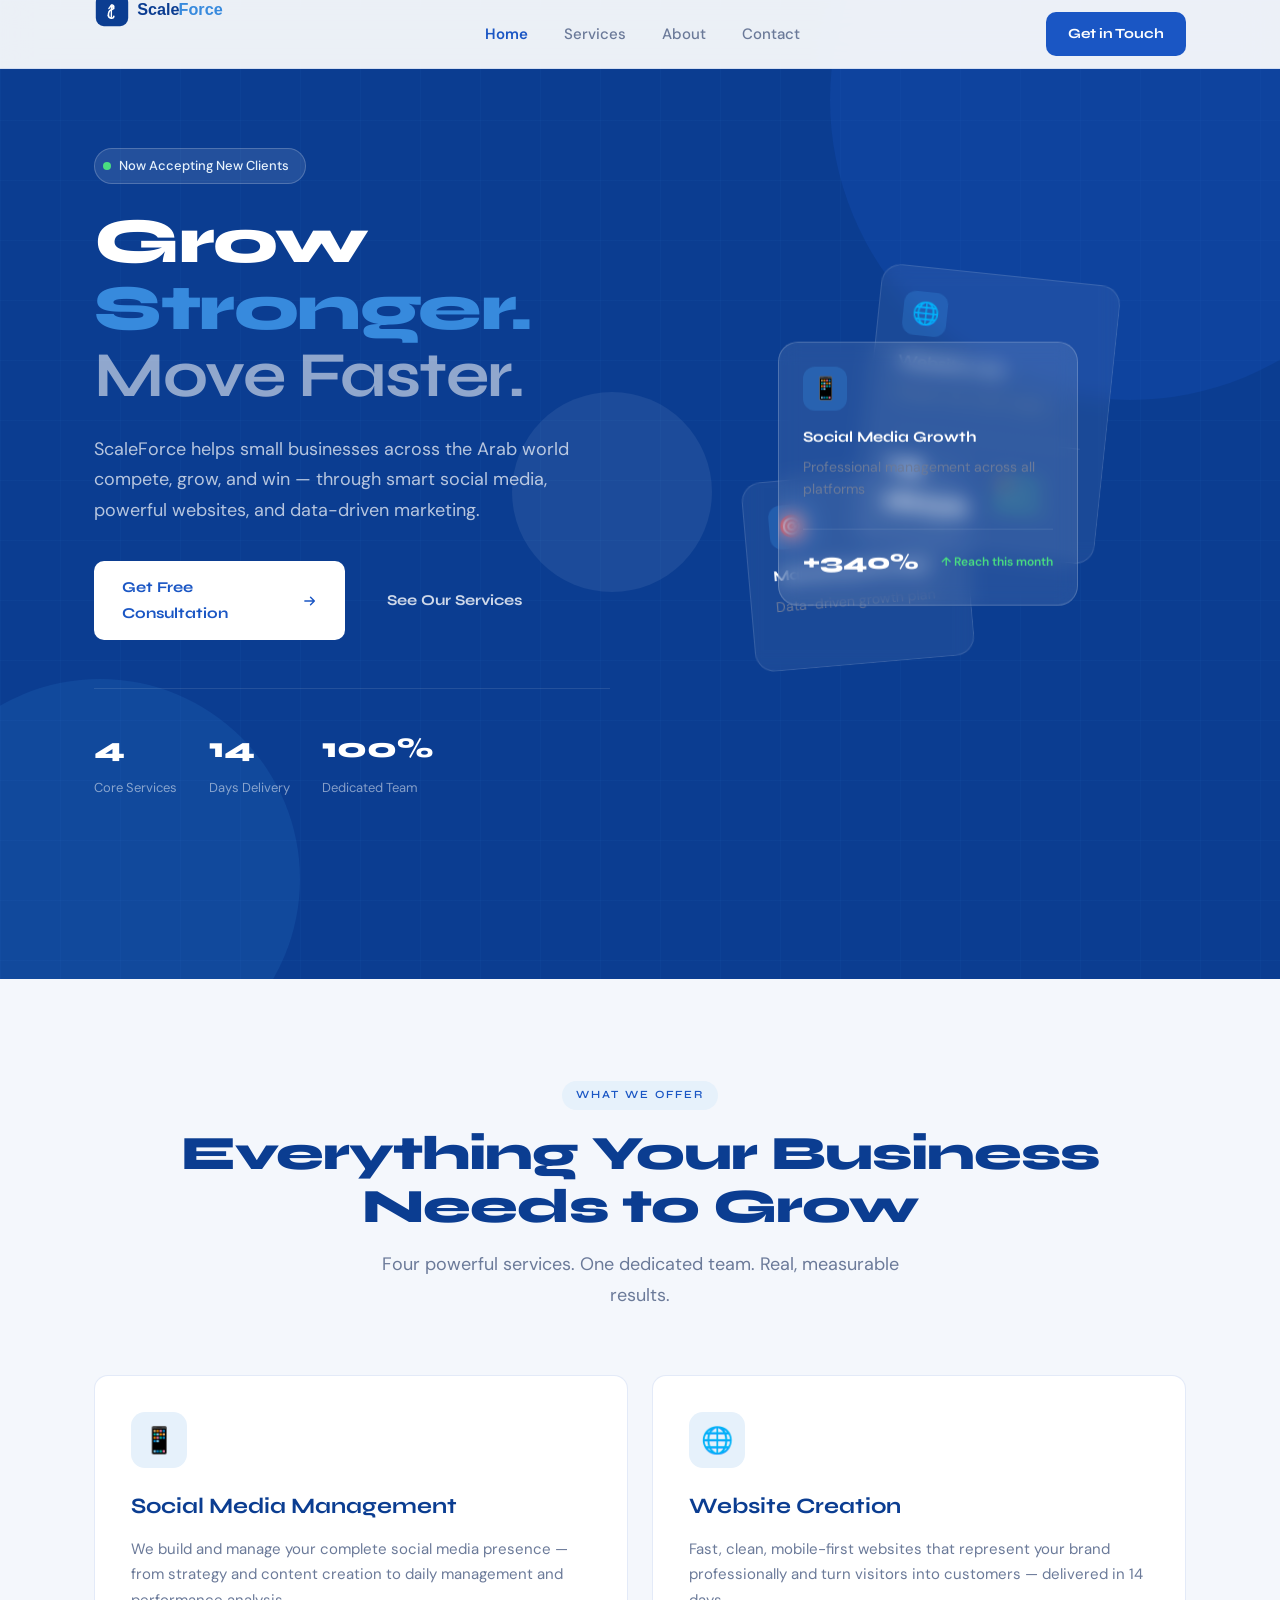
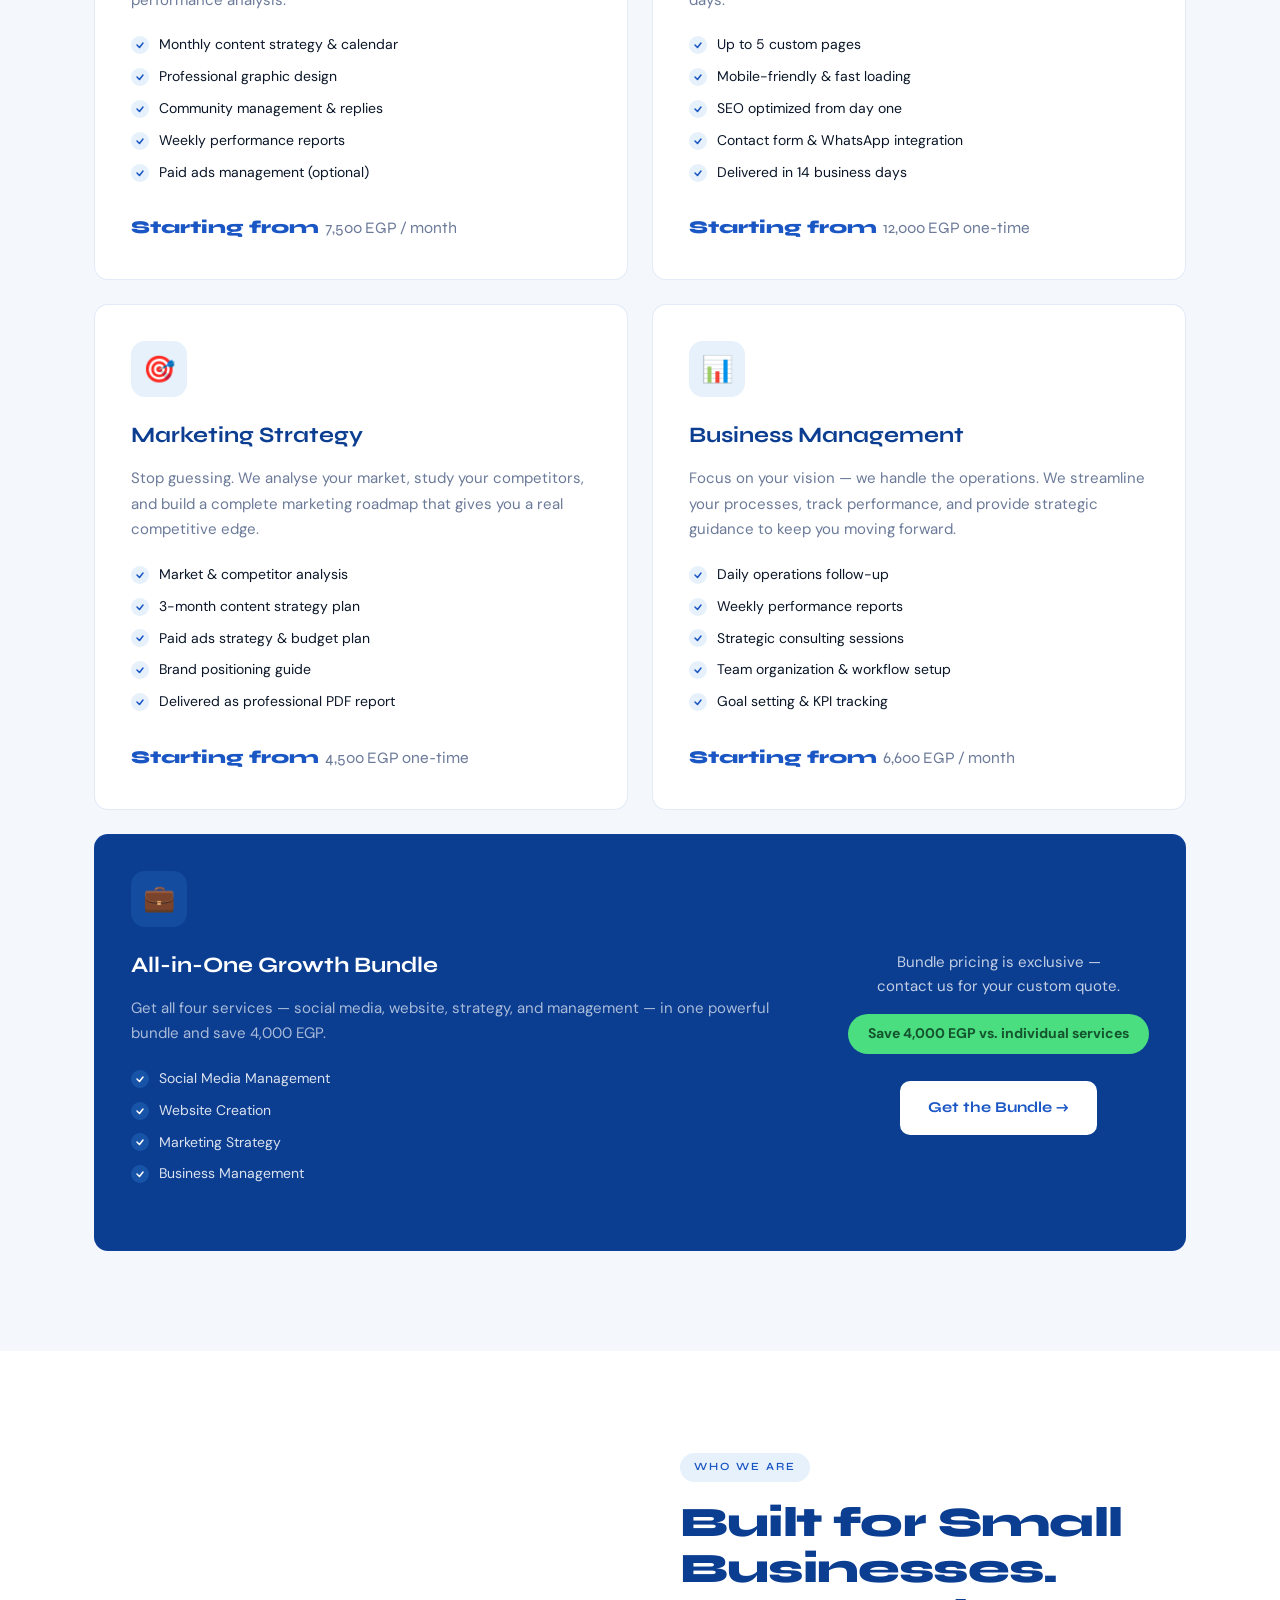
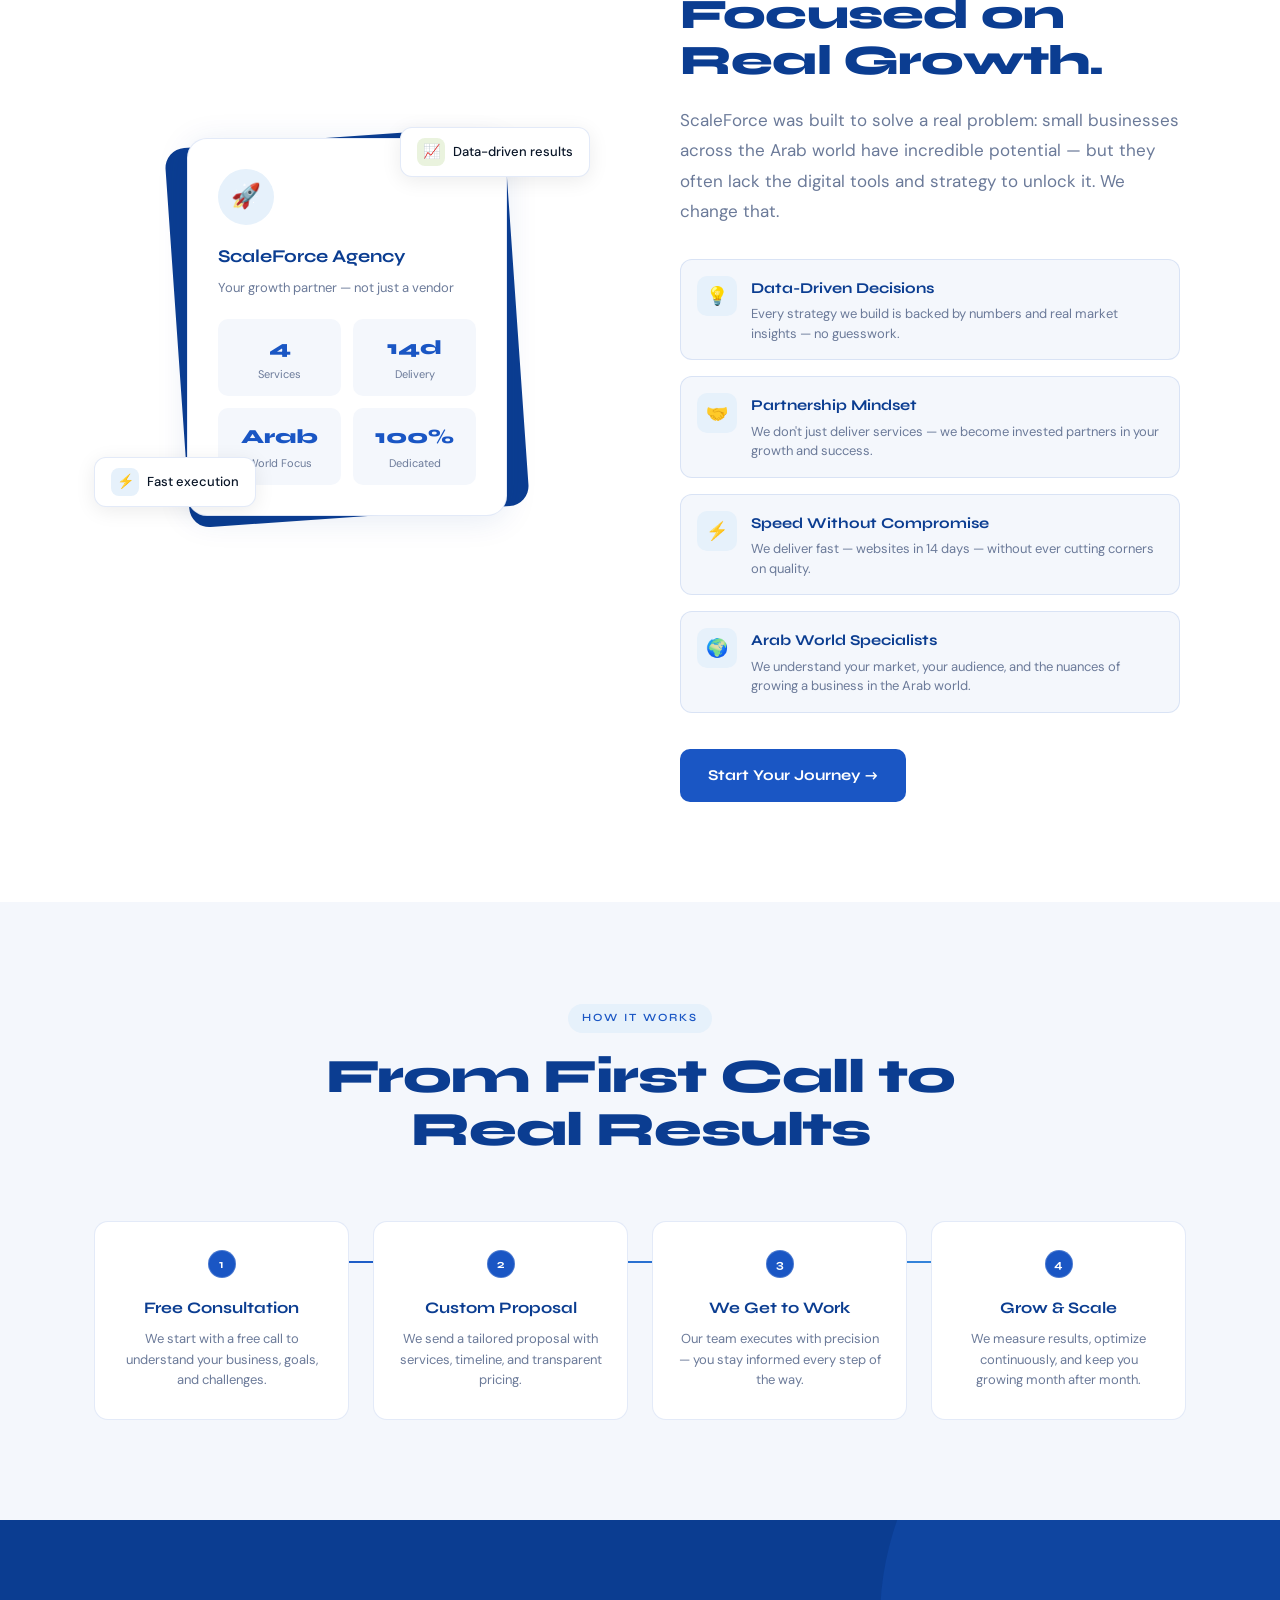
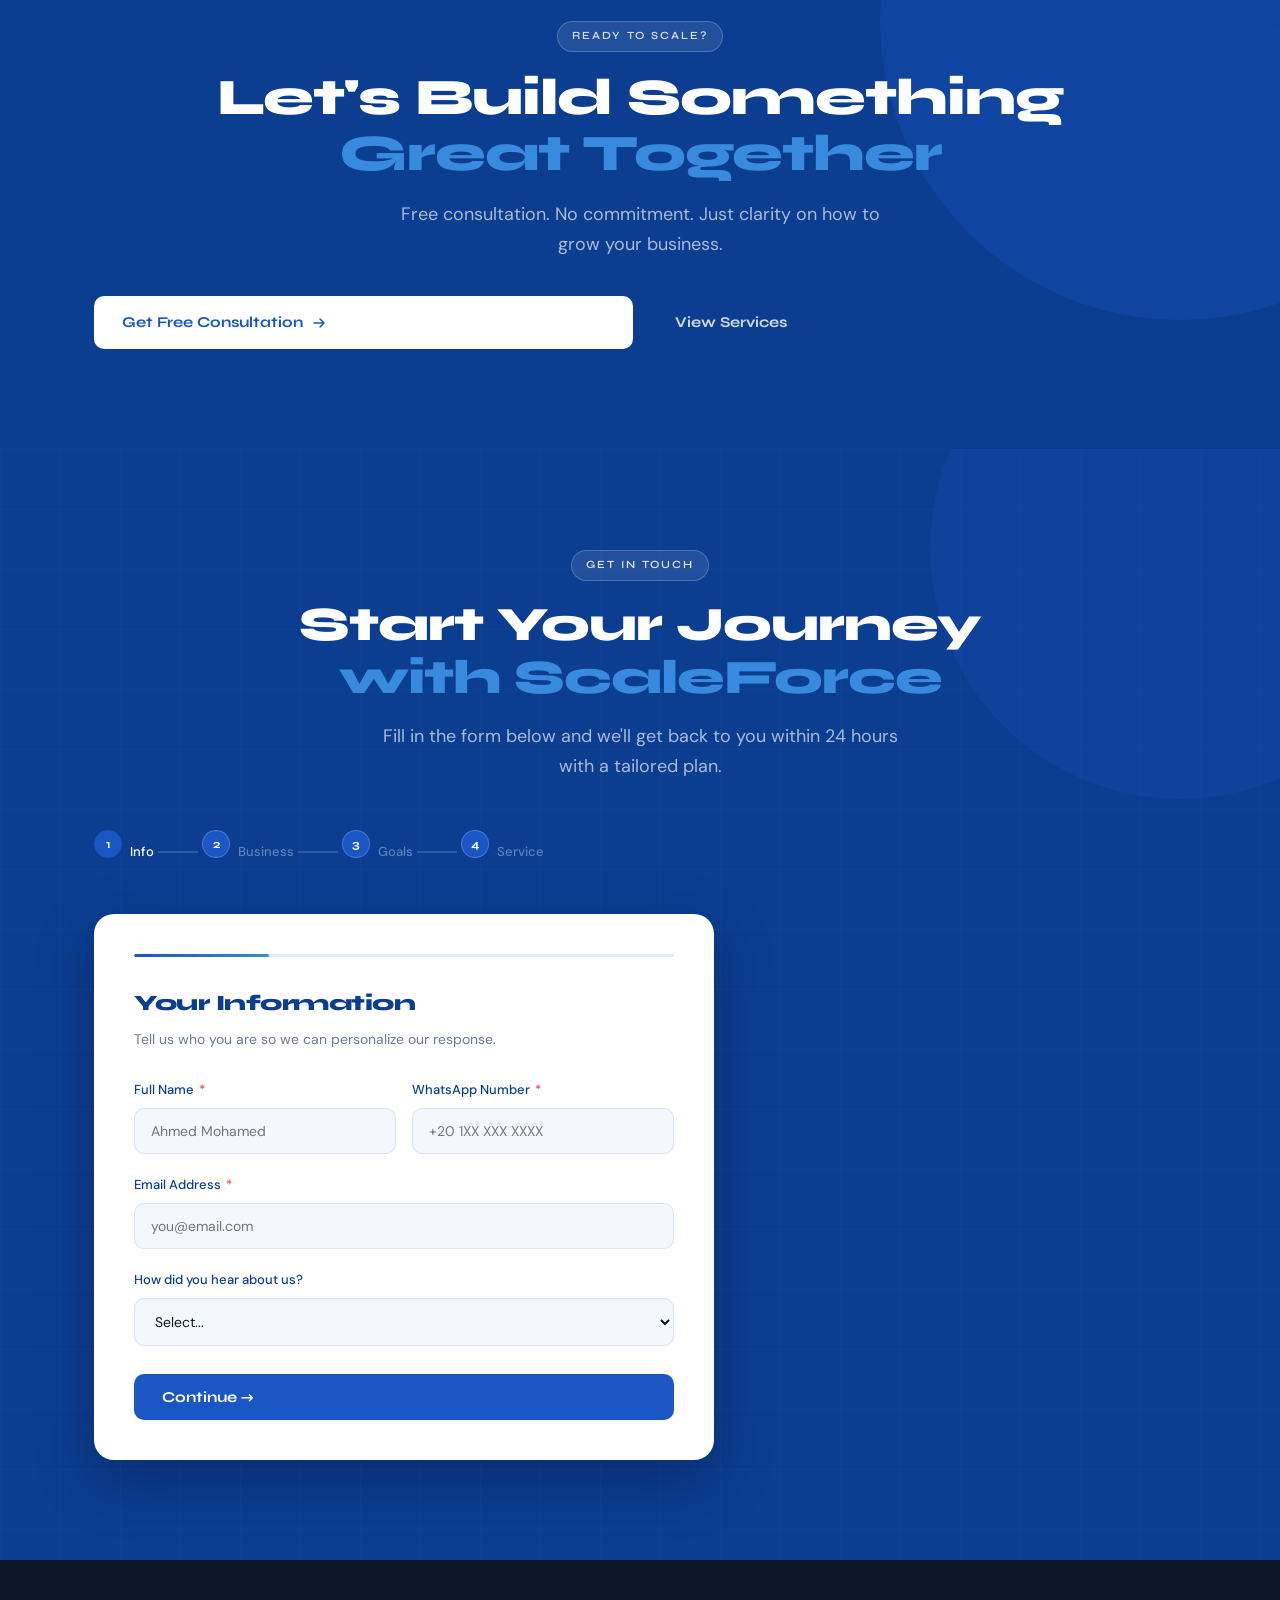
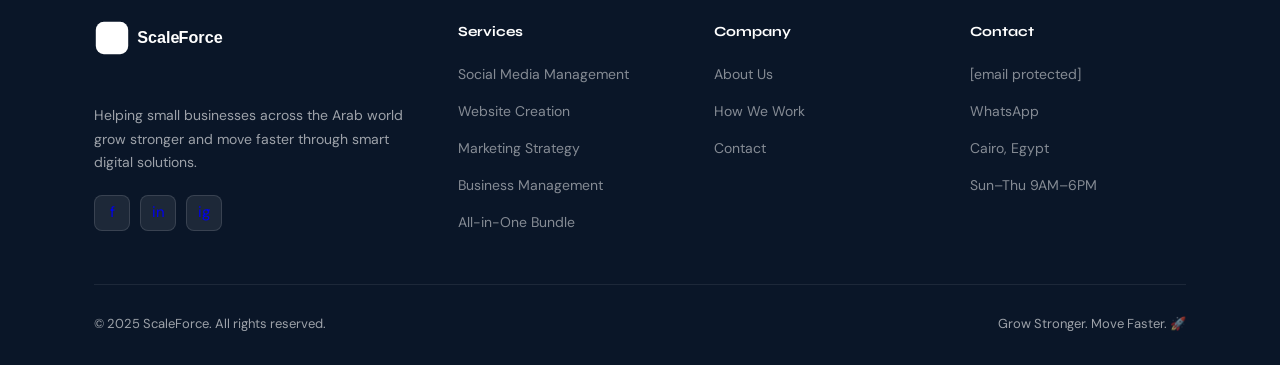
==== commit e4517df7: "remove AI Creative Lab: delete creative-lab.html and all nav/link references Co-authored-by: Yousefe" ====
--- a/index.html
+++ b/index.html
@@ -29,10 +29,8 @@
         <li><a href="#services">Services</a></li>
         <li><a href="#about">About</a></li>
         <li><a href="#contact">Contact</a></li>
-        <li><a href="creative-lab.html" style="color:var(--mid);font-weight:600;">✨ AI Creative Lab</a></li>
       </ul>
       <div class="nav-cta">
-        <a href="creative-lab.html" class="btn btn-outline" style="padding:10px 22px;font-size:14px;">✨ AI Creative Lab</a>
         <a href="#contact" class="btn btn-primary" style="padding:10px 22px;font-size:14px;">Get in Touch</a>
       </div>
       <div class="hamburger" onclick="toggleMenu()">
@@ -44,7 +42,6 @@
       <a href="#services" onclick="closeMenu()">Services</a>
       <a href="#about" onclick="closeMenu()">About</a>
       <a href="#contact" onclick="closeMenu()">Contact</a>
-      <a href="creative-lab.html" onclick="closeMenu()">✨ AI Creative Lab</a>
       <a href="#contact" class="btn btn-primary" onclick="closeMenu()">Get Free Consultation</a>
     </div>
   </div>
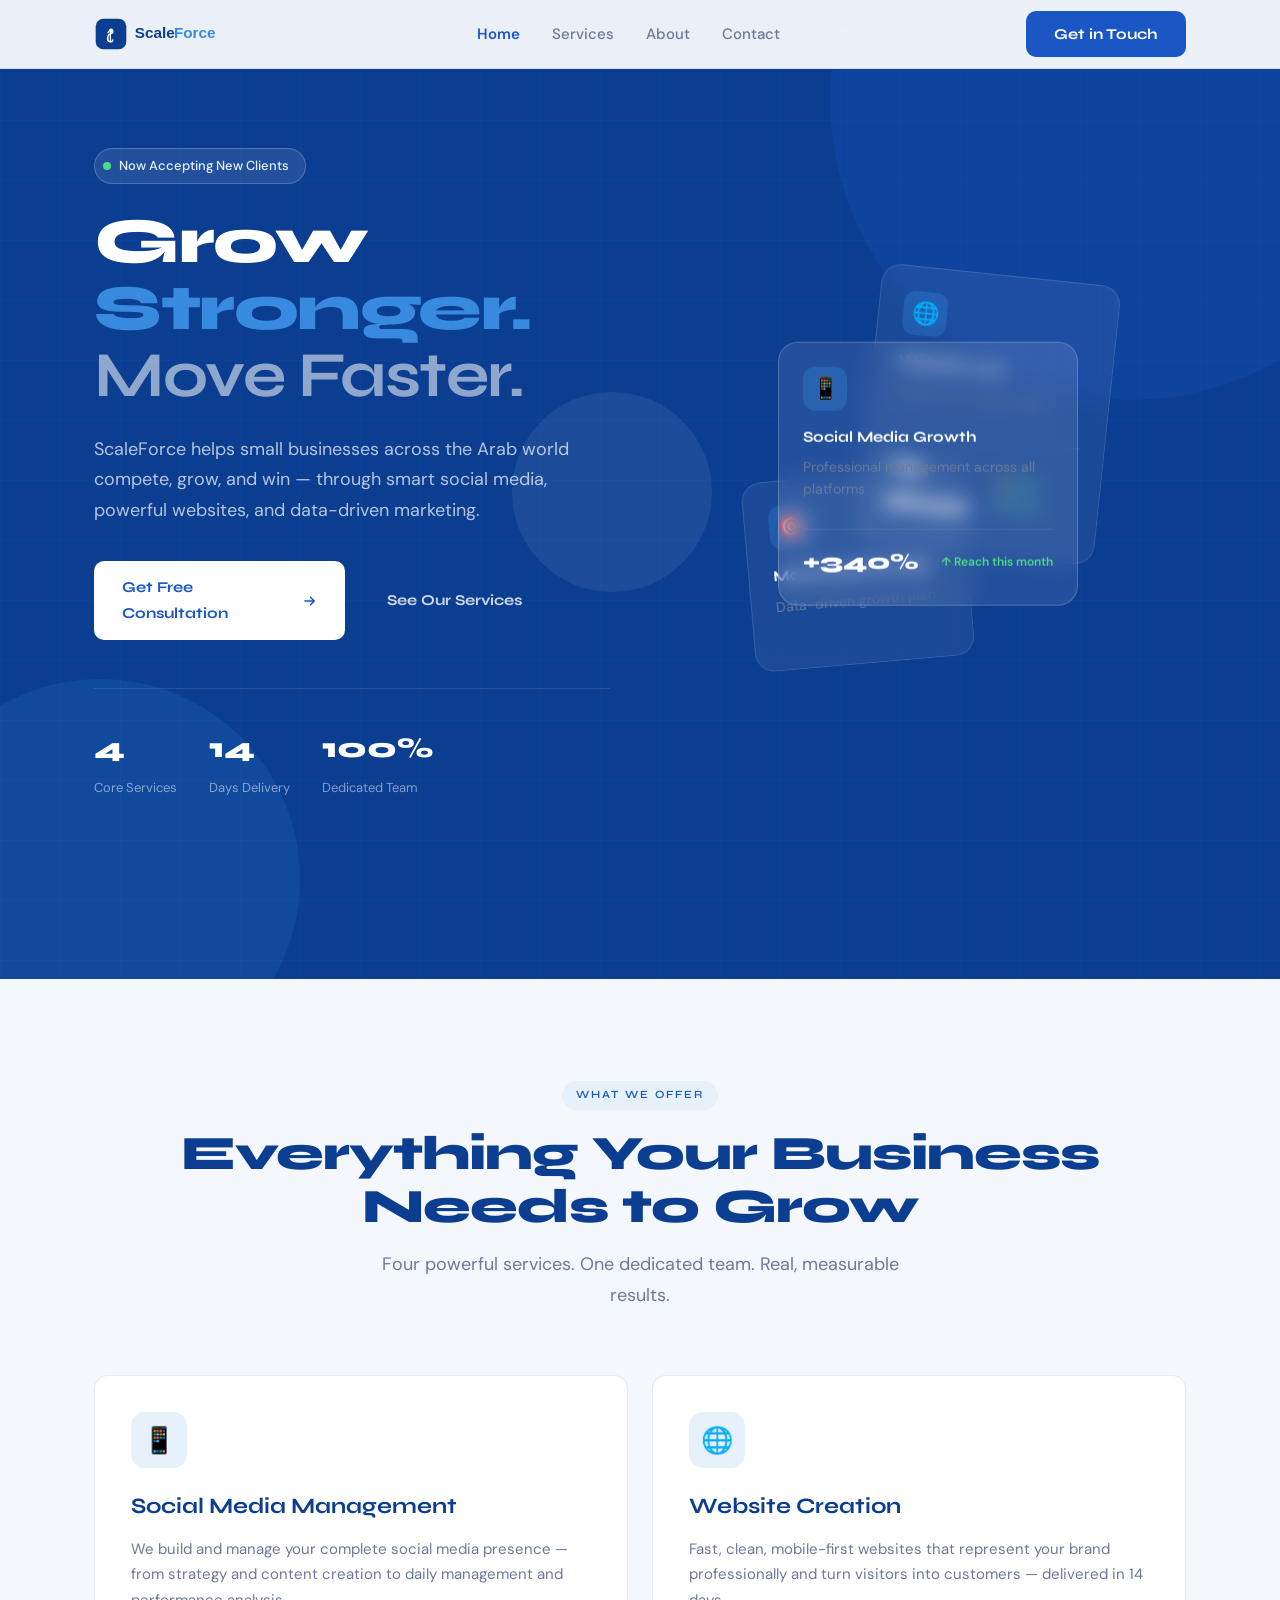
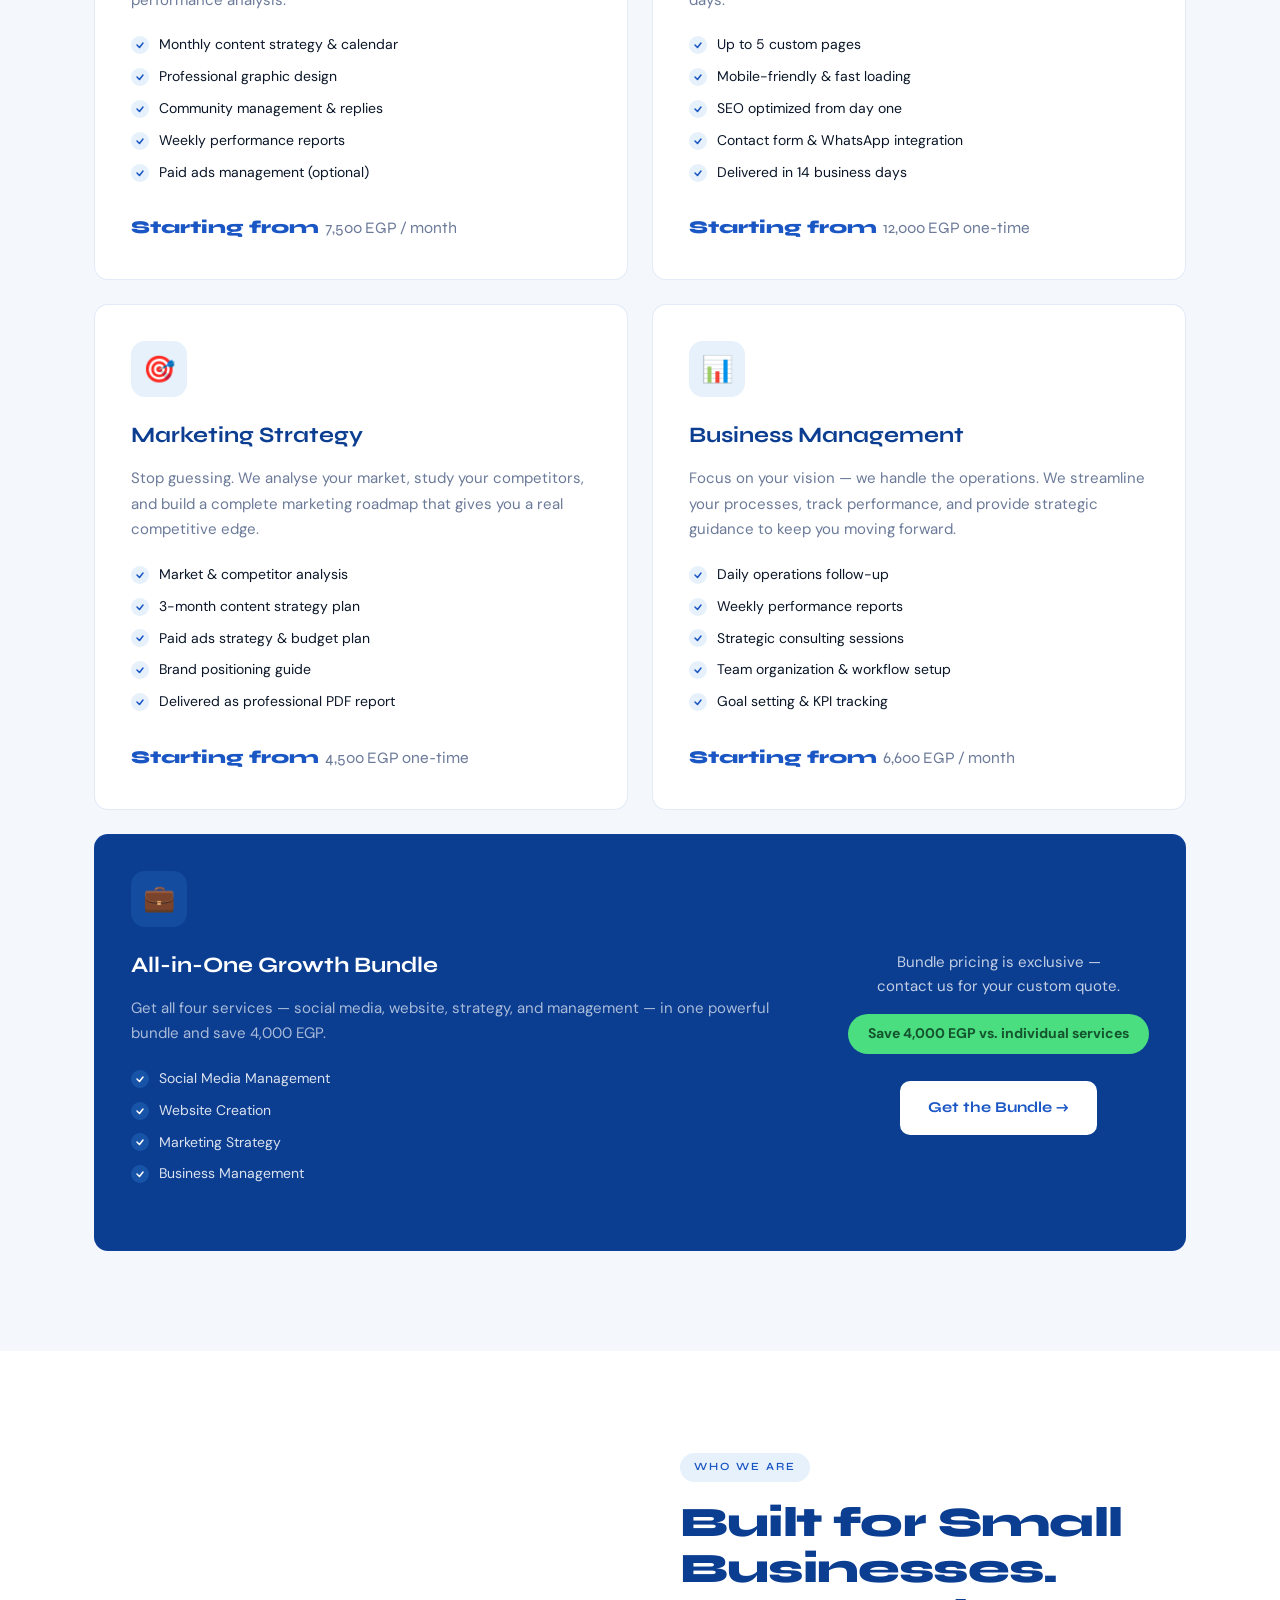
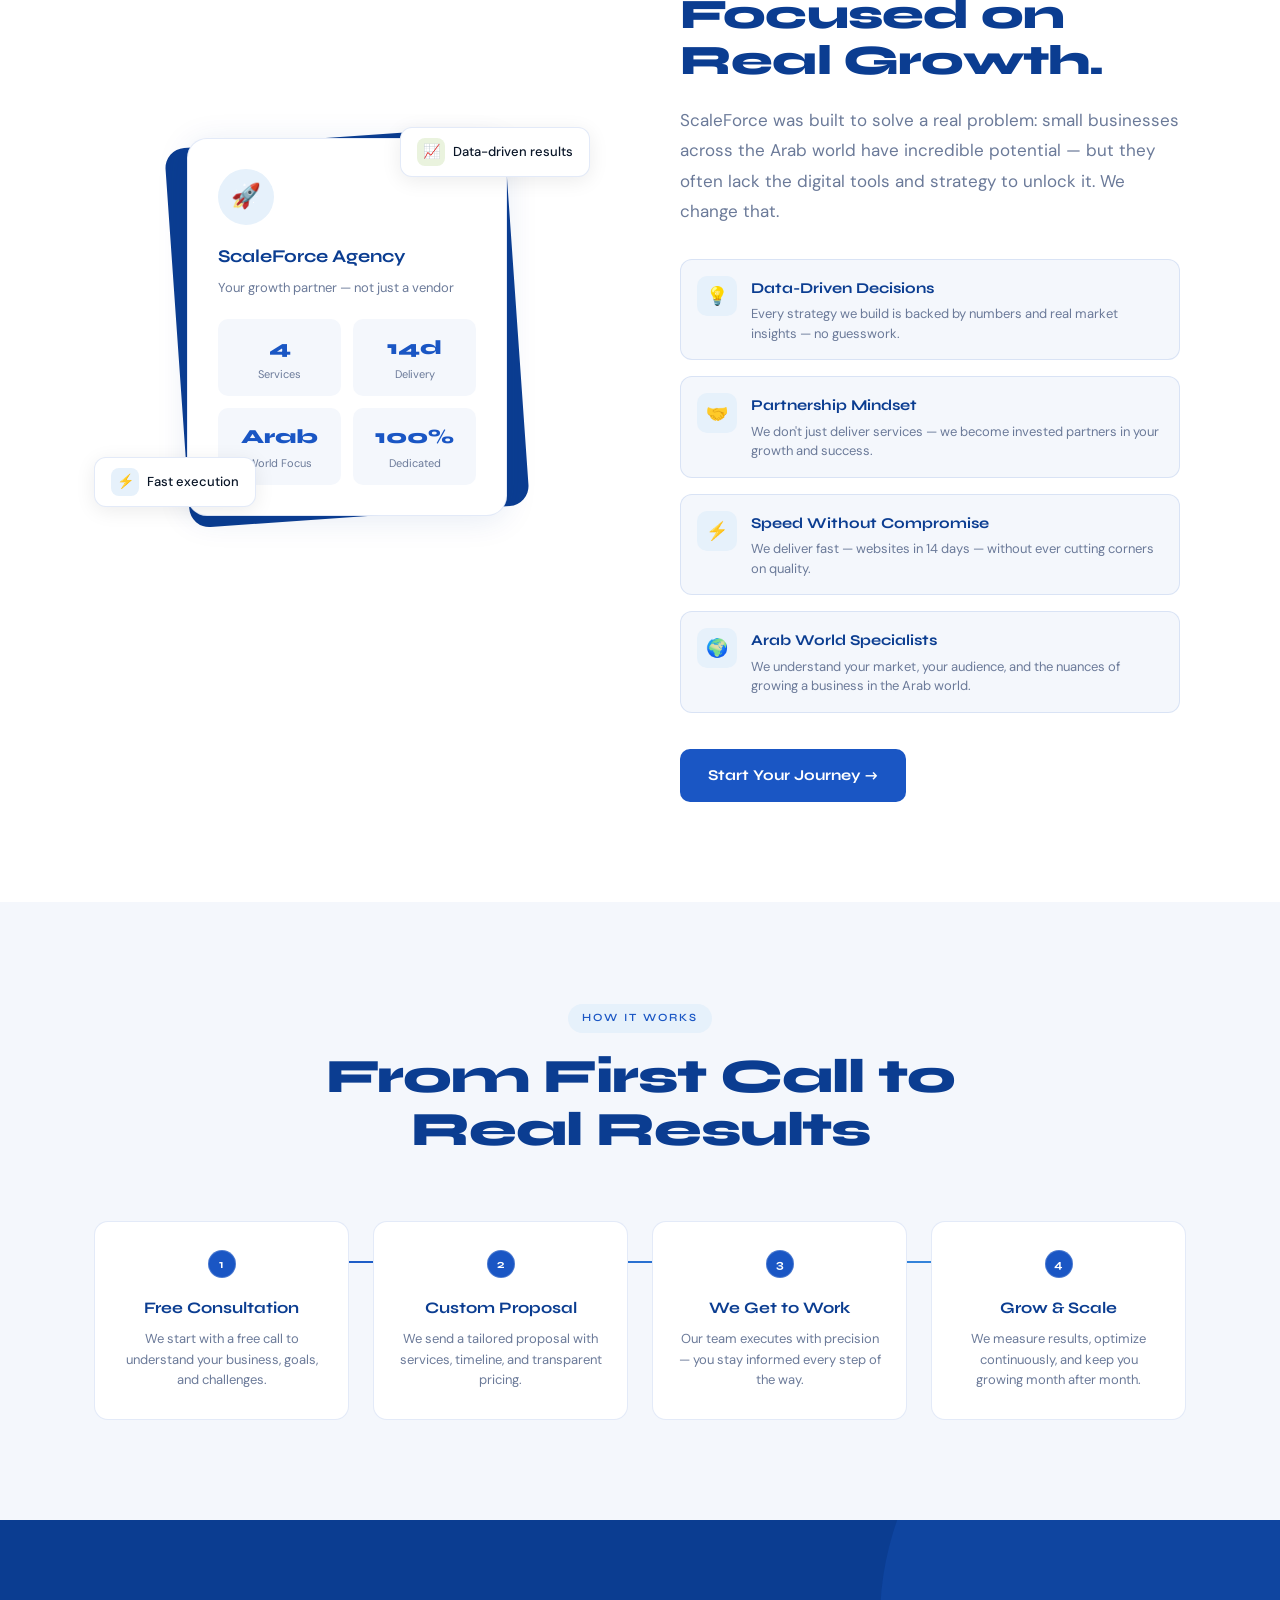
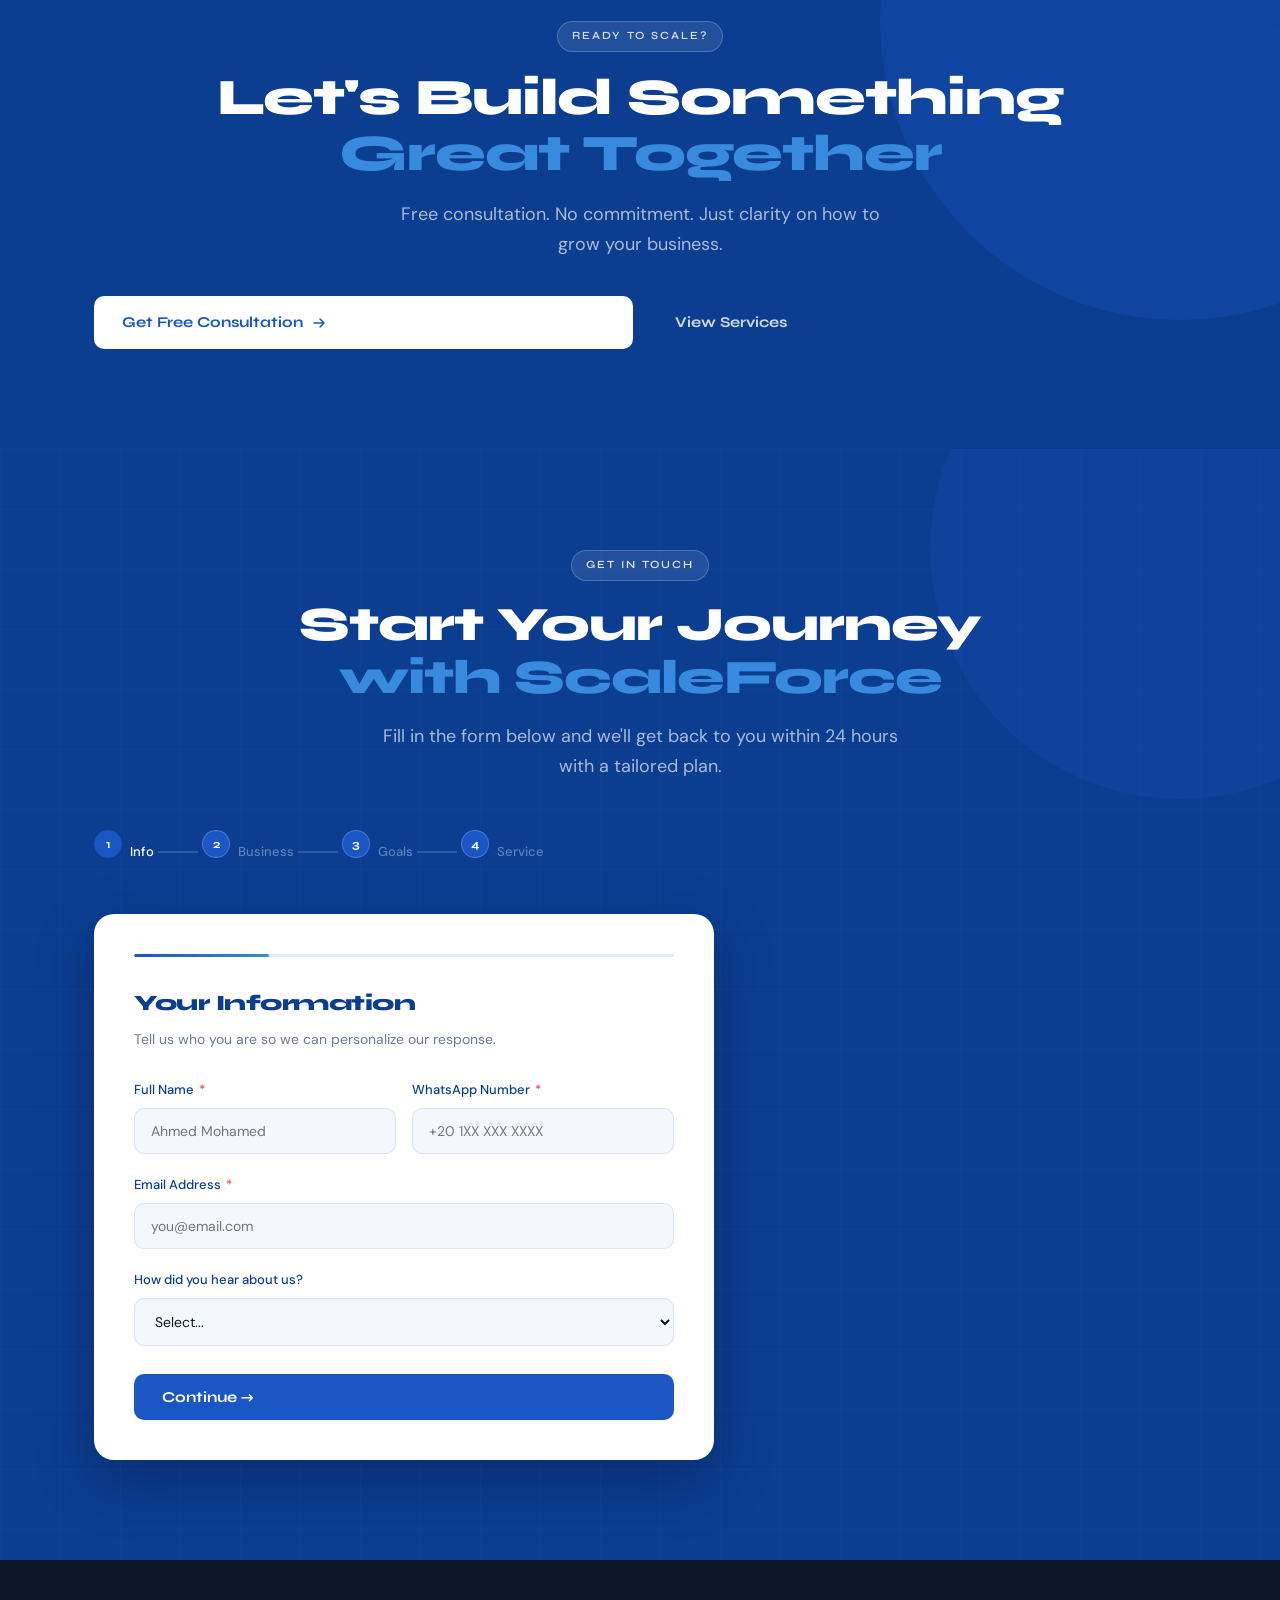
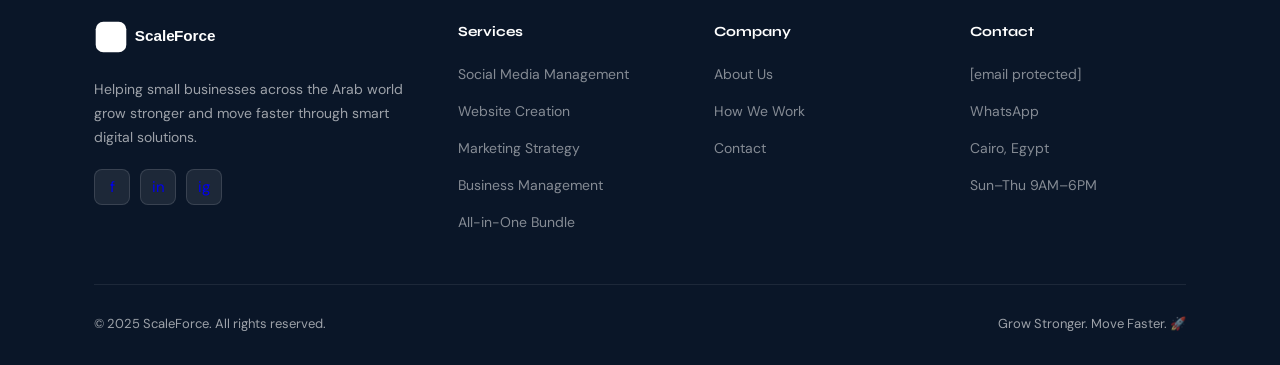
==== commit 671f0669: "Fix navbar logo alignment and spacing consistency" ====
--- a/index.html
+++ b/index.html
@@ -31,7 +31,7 @@
         <li><a href="#contact">Contact</a></li>
       </ul>
       <div class="nav-cta">
-        <a href="#contact" class="btn btn-primary" style="padding:10px 22px;font-size:14px;">Get in Touch</a>
+        <a href="#contact" class="btn btn-primary nav-cta-btn">Get in Touch</a>
       </div>
       <div class="hamburger" onclick="toggleMenu()">
         <span></span><span></span><span></span>
--- a/css/styles.css
+++ b/css/styles.css
@@ -109,16 +109,20 @@
   align-items: center;
   justify-content: space-between;
   height: 68px;
+  gap: 28px;
 }
 .logo {
-  display: flex;
-  align-items: center;
+  display: inline-flex;
+  align-items: center;
+  justify-content: center;
   gap: 10px;
   text-decoration: none;
+  line-height: 1;
+  flex-shrink: 0;
 }
 /* Logo image (replaces inline SVG symbol) */
 .logo-img {
-  height: 36px;
+  height: 34px;
   width: auto;
   display: block;
 }
@@ -151,8 +155,10 @@
 .nav-links {
   display: flex;
   align-items: center;
-  gap: 36px;
+  justify-content: center;
+  gap: 32px;
   list-style: none;
+  flex: 1;
 }
 .nav-links a {
   font-family: var(--font-body);
@@ -163,7 +169,12 @@
   transition: color 0.2s;
 }
 .nav-links a:hover { color: var(--blue); }
-.nav-cta { display: flex; align-items: center; gap: 12px; }
+.nav-cta { display: flex; align-items: center; gap: 12px; flex-shrink: 0; }
+.nav-cta-btn {
+  padding: 10px 22px;
+  font-size: 14px;
+  line-height: 1.2;
+}
 .hamburger {
   display: none;
   flex-direction: column;
@@ -1065,6 +1076,8 @@
 }
 @media (max-width: 768px) {
   section { padding: 70px 0; }
+  .nav-inner { height: 64px; gap: 16px; }
+  .logo-img { height: 32px; }
   .nav-links, .nav-cta { display: none; }
   .hamburger { display: flex; }
   .mobile-menu.open { display: flex; }
@@ -1095,7 +1108,7 @@
 .page{position:relative;z-index:1;min-height:100vh;display:flex;flex-direction:column;align-items:center;padding:40px 20px 60px}
  
 /* Logo */
-.logo{display:flex;align-items:center;gap:10px;text-decoration:none;margin-bottom:48px}
+.page .logo{display:flex;align-items:center;gap:10px;text-decoration:none;margin-bottom:48px}
 .logo-sym{width:38px;height:38px;background:rgba(255,255,255,0.15);border:1px solid rgba(255,255,255,0.25);border-radius:10px;display:flex;align-items:center;justify-content:center}
 .logo-sym svg{width:22px;height:22px}
 .logo-name{font-family:var(--font-head);font-size:22px;font-weight:700;color:var(--white);letter-spacing:-0.3px}
